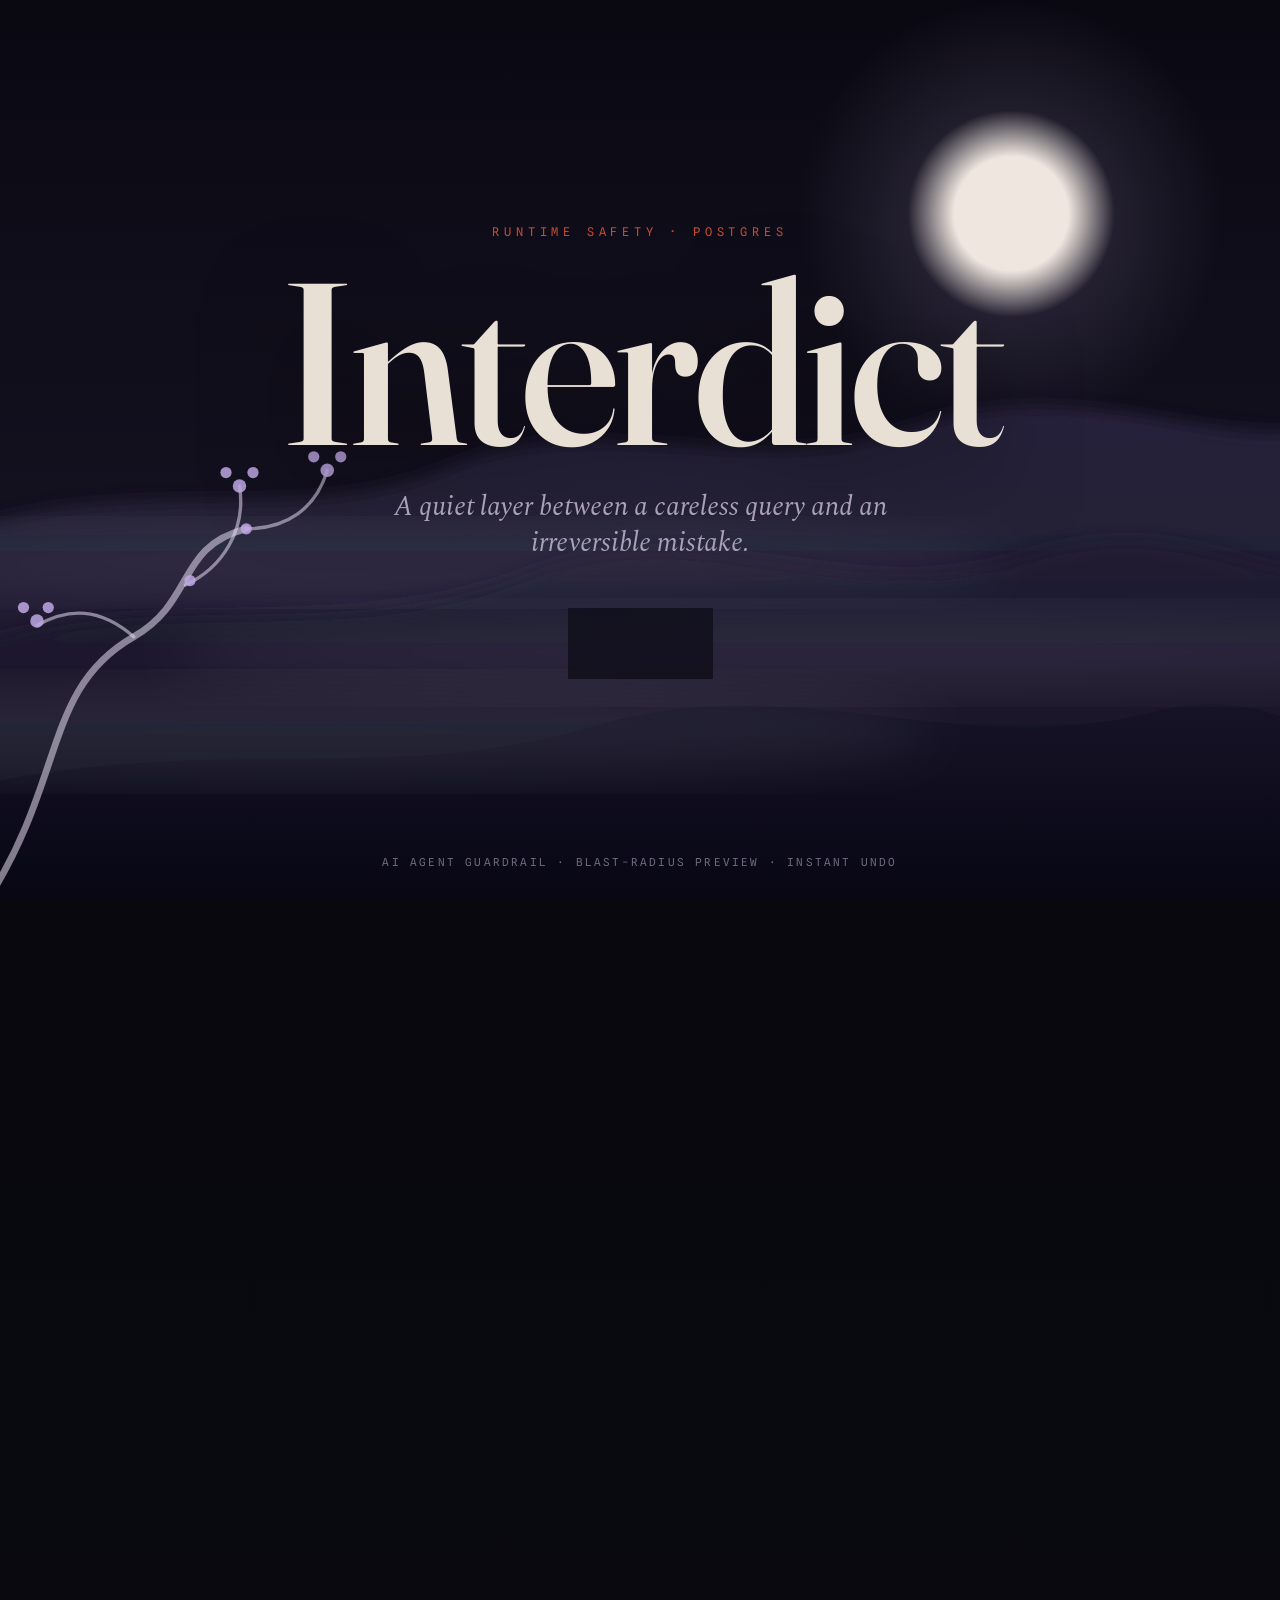
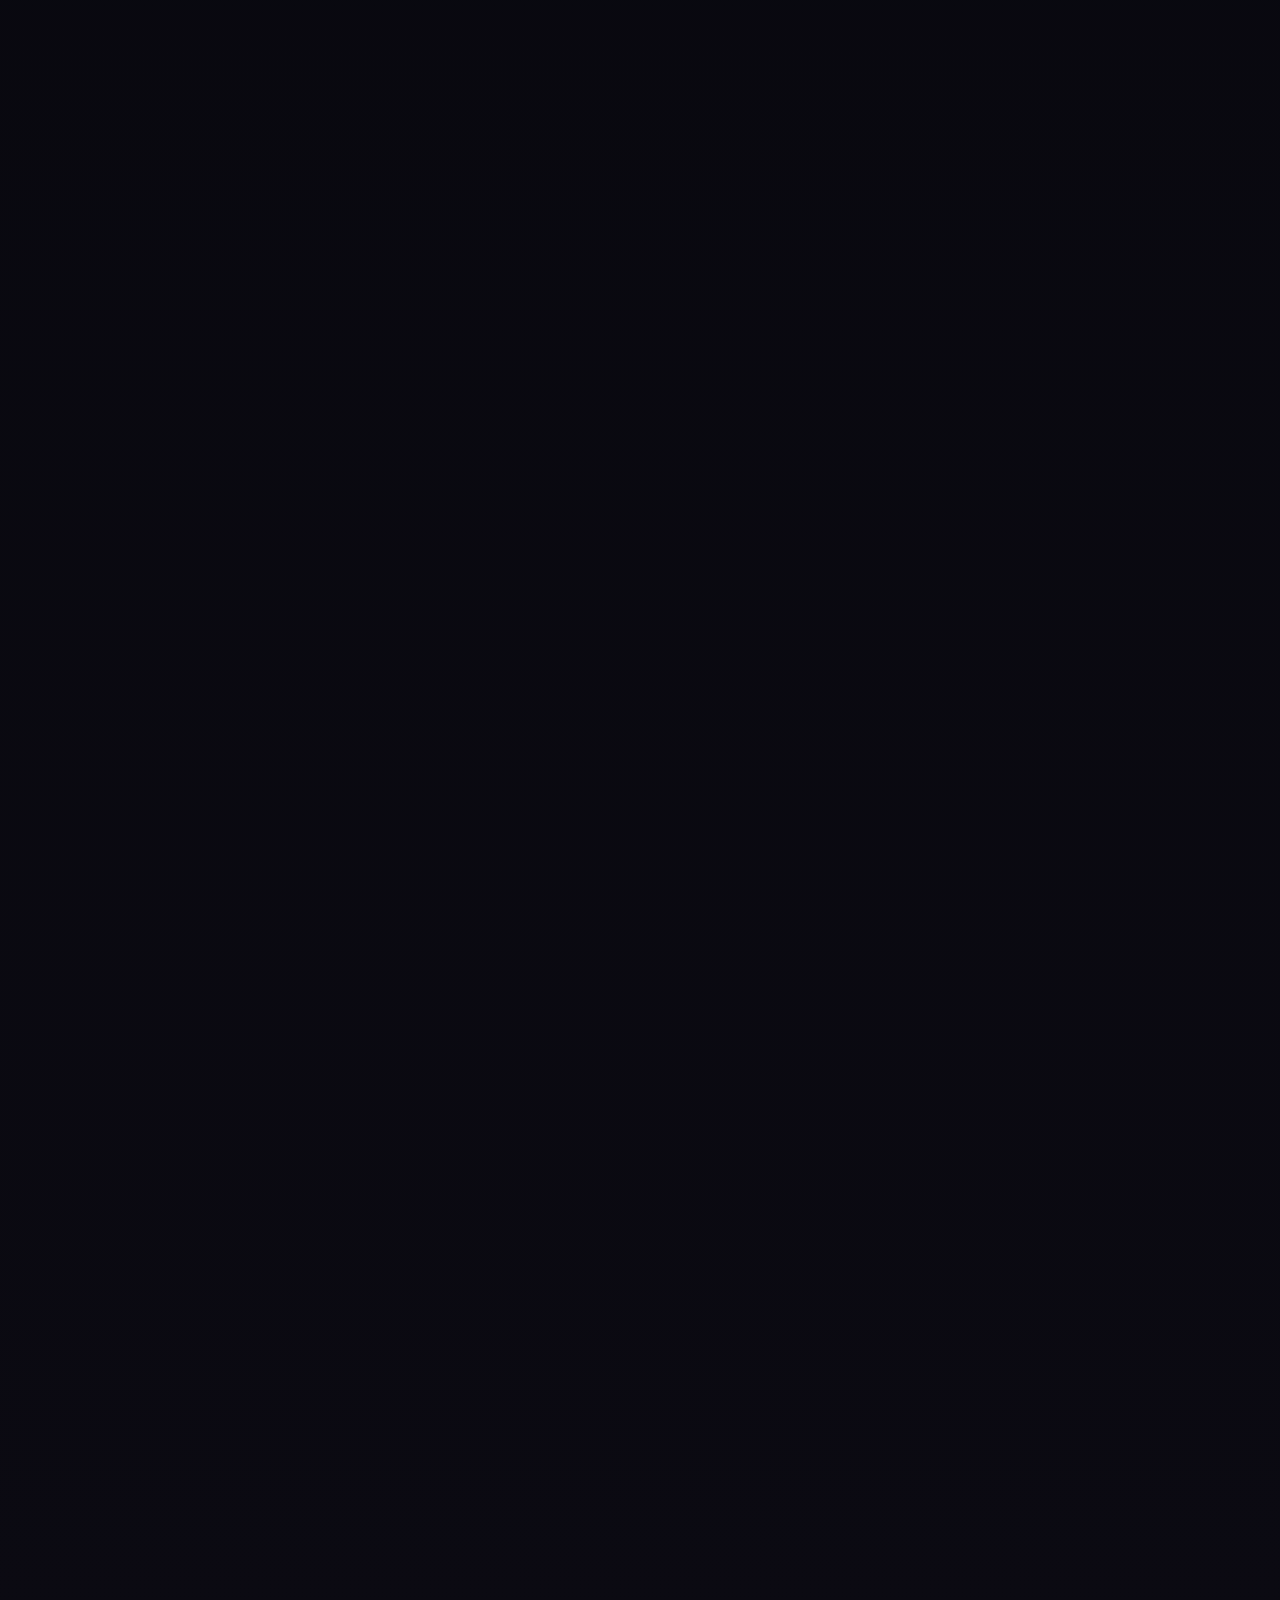
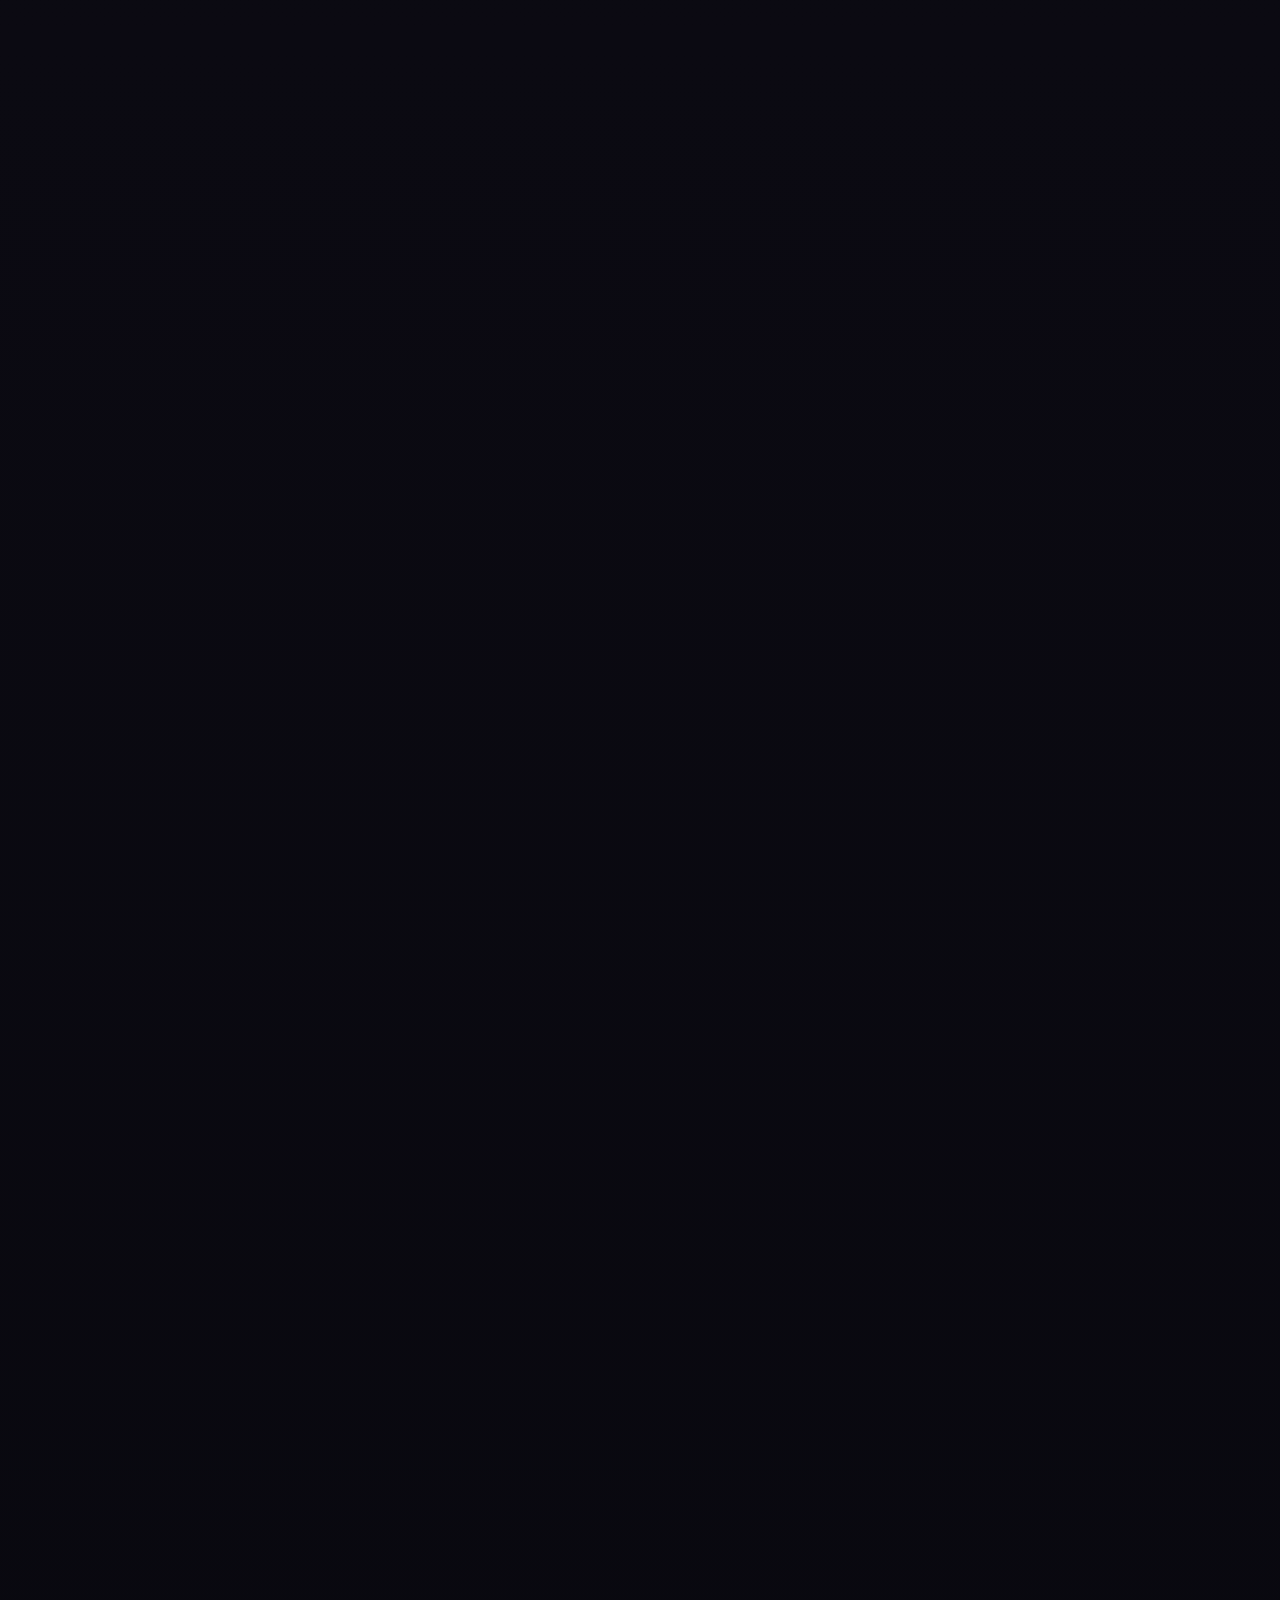
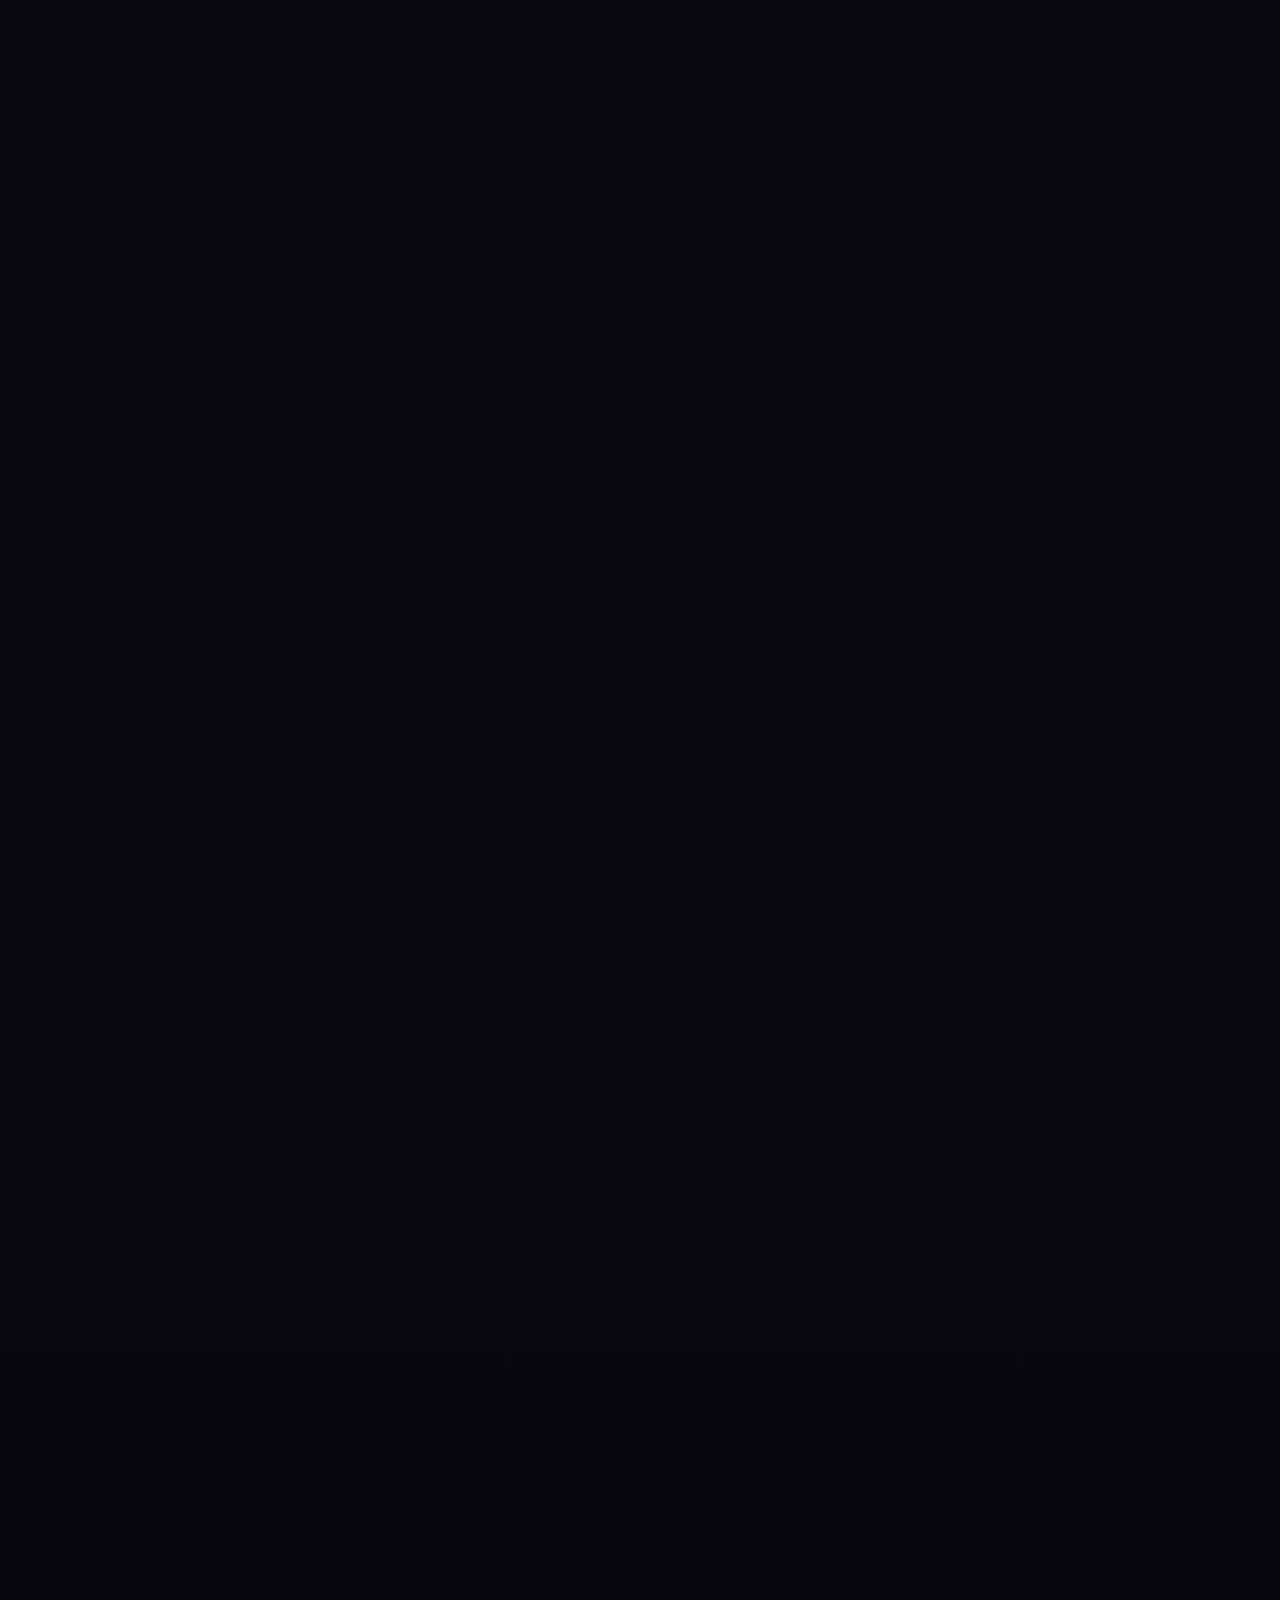
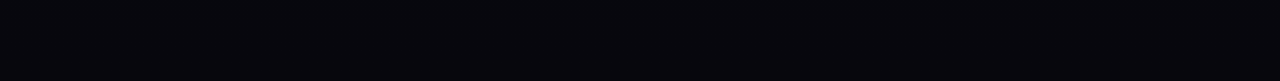
==== website/index.html @ 164958a7 "Integration and testing Codex MCP" ====
<!doctype html>
<html lang="en" data-theme="dark">
  <head>
    <meta charset="utf-8" />
    <meta name="viewport" content="width=device-width, initial-scale=1" />
    <title>Interdict — the runtime layer between AI agents and Postgres</title>
    <meta
      name="description"
      content="Interdict sits between AI agents and Postgres: it previews blast radius, blocks dangerous writes, and records one-command undo."
    />
    <link rel="preconnect" href="https://fonts.googleapis.com" />
    <link rel="preconnect" href="https://fonts.gstatic.com" crossorigin />
    <link
      href="https://fonts.googleapis.com/css2?family=Fraunces:ital,opsz,wght@0,9..144,400;0,9..144,500;0,9..144,600;1,9..144,500&family=Spectral:ital,wght@0,300;0,400;0,500;1,400&family=Spline+Sans+Mono:wght@400;500&display=swap"
      rel="stylesheet"
    />
    <link rel="stylesheet" href="styles.css" />
  </head>
  <body>
    <!-- ─── Intro gate ───────────────────────────────────── -->
    <section id="gate" class="gate" aria-labelledby="gate-title">
      <!-- Hand-built ink-wash scene -->
      <svg class="scene" viewBox="0 0 1200 800" preserveAspectRatio="xMidYMid slice" aria-hidden="true">
        <defs>
          <linearGradient id="sky" x1="0" y1="0" x2="0" y2="1">
            <stop offset="0%" class="sky-top" />
            <stop offset="60%" class="sky-mid" />
            <stop offset="100%" class="sky-bot" />
          </linearGradient>
          <radialGradient id="moon" cx="50%" cy="50%" r="50%">
            <stop offset="0%" class="moon-core" />
            <stop offset="55%" class="moon-core" />
            <stop offset="100%" class="moon-edge" />
          </radialGradient>
          <radialGradient id="halo" cx="50%" cy="50%" r="50%">
            <stop offset="0%" class="halo-in" />
            <stop offset="100%" class="halo-out" />
          </radialGradient>
          <linearGradient id="ridge1" x1="0" y1="0" x2="0" y2="1">
            <stop offset="0%" class="ridge1-a" /><stop offset="100%" class="ridge1-b" />
          </linearGradient>
          <linearGradient id="ridge2" x1="0" y1="0" x2="0" y2="1">
            <stop offset="0%" class="ridge2-a" /><stop offset="100%" class="ridge2-b" />
          </linearGradient>
          <linearGradient id="ridge3" x1="0" y1="0" x2="0" y2="1">
            <stop offset="0%" class="ridge3-a" /><stop offset="100%" class="ridge3-b" />
          </linearGradient>
          <filter id="soft"><feGaussianBlur stdDeviation="7" /></filter>
          <filter id="mistblur"><feGaussianBlur stdDeviation="22" /></filter>
        </defs>

        <rect x="0" y="0" width="1200" height="800" fill="url(#sky)" />
        <circle cx="930" cy="190" r="190" fill="url(#halo)" />
        <circle cx="930" cy="190" r="92" fill="url(#moon)" />

        <!-- far ridge -->
        <path class="ridge" fill="url(#ridge1)" filter="url(#soft)"
          d="M0 470 C 160 420 300 470 430 415 C 560 360 700 430 840 380 C 980 330 1110 400 1200 380 L1200 800 L0 800 Z" />
        <!-- mid ridge -->
        <path class="ridge" fill="url(#ridge2)" filter="url(#soft)"
          d="M0 575 C 180 520 330 575 500 510 C 650 452 780 545 940 495 C 1080 452 1150 520 1200 505 L1200 800 L0 800 Z" />
        <!-- near ridge -->
        <path class="ridge" fill="url(#ridge3)"
          d="M0 700 C 220 650 380 700 560 645 C 740 592 880 678 1060 632 C 1140 612 1180 648 1200 642 L1200 800 L0 800 Z" />

        <!-- drifting mist -->
        <g class="mist">
          <ellipse class="mist-band m1" cx="400" cy="500" rx="520" ry="34" filter="url(#mistblur)" />
          <ellipse class="mist-band m2" cx="800" cy="580" rx="620" ry="40" filter="url(#mistblur)" />
          <ellipse class="mist-band m3" cx="300" cy="650" rx="560" ry="46" filter="url(#mistblur)" />
        </g>

        <!-- ink blossom branch, lower-left like the reference -->
        <g class="branch" stroke-linecap="round" fill="none">
          <path class="limb" d="M20 800 C 90 690 70 612 150 566 C 205 534 188 486 250 470" />
          <path class="twig" d="M150 566 C 120 540 92 540 64 556" />
          <path class="twig" d="M196 520 C 230 504 250 470 244 432" />
          <path class="twig" d="M250 470 C 286 470 312 452 322 418" />
        </g>
        <g class="blossoms">
          <circle cx="64" cy="552" r="6" /><circle cx="52" cy="540" r="5" /><circle cx="74" cy="540" r="5" />
          <circle cx="244" cy="432" r="6" /><circle cx="232" cy="420" r="5" /><circle cx="256" cy="420" r="5" />
          <circle cx="322" cy="418" r="6" /><circle cx="310" cy="406" r="5" /><circle cx="334" cy="406" r="5" />
          <circle cx="200" cy="516" r="5" /><circle cx="250" cy="470" r="5" />
        </g>
      </svg>

      <!-- falling petals -->
      <div class="petals" aria-hidden="true">
        <span style="--x:12vw;--d:0s;--dur:11s;--s:.9"></span>
        <span style="--x:24vw;--d:3s;--dur:14s;--s:.7"></span>
        <span style="--x:38vw;--d:6s;--dur:12s;--s:1.1"></span>
        <span style="--x:51vw;--d:1.5s;--dur:15s;--s:.8"></span>
        <span style="--x:63vw;--d:4.5s;--dur:13s;--s:1"></span>
        <span style="--x:74vw;--d:8s;--dur:16s;--s:.6"></span>
        <span style="--x:86vw;--d:2.5s;--dur:12s;--s:.95"></span>
        <span style="--x:93vw;--d:5.5s;--dur:14s;--s:.75"></span>
      </div>

      <div class="gate-inner">
        <p class="gate-eyebrow">runtime safety · postgres</p>
        <h1 id="gate-title" class="gate-title">Interdict</h1>
        <p class="gate-line">A quiet layer between a careless query and an irreversible mistake.</p>
        <button class="enter-button" type="button" aria-label="Enter the site">
          <span class="enter-seal" aria-hidden="true">印</span>
          <span class="enter-label">Enter</span>
        </button>
      </div>
      <div class="gate-foot" aria-hidden="true">ai agent guardrail&nbsp;·&nbsp;blast-radius preview&nbsp;·&nbsp;instant undo</div>
    </section>

    <!-- ─── Site ─────────────────────────────────────────── -->
    <div id="site" class="site" aria-hidden="true">
      <header class="site-header">
        <a class="brand" href="#top">Interdict</a>
        <nav class="nav" aria-label="Primary">
          <a href="#problem">Why</a>
          <a href="#demo">See it</a>
          <a href="#method">How</a>
          <a href="#quickstart">Start</a>
          <a href="#metrics">Numbers</a>
        </nav>
        <div class="header-actions">
          <a class="header-link" href="https://github.com/prisharai/Interdict" target="_blank" rel="noreferrer">GitHub</a>
          <button class="theme-toggle" type="button" role="switch" aria-checked="true" aria-label="Toggle dark and light mode">
            <span class="theme-track">
              <span class="theme-opt theme-opt-dark" aria-hidden="true">夜 Night</span>
              <span class="theme-opt theme-opt-light" aria-hidden="true">昼 Day</span>
              <span class="theme-knob" aria-hidden="true"></span>
            </span>
          </button>
        </div>
      </header>

      <main id="top">
        <!-- Hero -->
        <section class="hero section">
          <svg class="hero-wash" viewBox="0 0 1200 800" preserveAspectRatio="xMidYMid slice" aria-hidden="true">
            <use href="#halo" />
          </svg>
          <div class="hero-copy">
            <p class="eyebrow reveal" style="--i:0">agent-native database safety</p>
            <h2 class="hero-title reveal" style="--i:1">The missing runtime layer between <em>AI agents</em> and Postgres.</h2>
            <p class="lede reveal" style="--i:2">
              Interdict is built for the moment an autonomous agent is about to
              touch production data. It parses every statement, measures the real
              blast radius, then allows, holds, or blocks before Postgres is touched.
            </p>
            <div class="action-row reveal" style="--i:3">
              <a class="button primary" href="#quickstart">Run it locally</a>
              <a class="button ghost" href="https://github.com/prisharai/Interdict" target="_blank" rel="noreferrer">Read the source</a>
            </div>
            <ul class="hero-facts reveal" style="--i:4">
              <li><b>first</b> agent-native runtime layer for SQL blast radius + undo</li>
              <li><b>~0&nbsp;ms</b> added latency on the safe path</li>
              <li><b>588</b> agent trials in the recovery/evasion study</li>
            </ul>
          </div>

          <aside class="agent-layer-visual reveal scroll-lag" style="--i:3; --lag: 0.08" aria-label="Interdict sits between AI agents and Postgres">
            <div class="layer-node node-agent">
              <span>AI agent</span>
              <strong>Claude / Codex</strong>
            </div>
            <div class="layer-flow" aria-hidden="true">
              <span></span><span></span><span></span>
            </div>
            <div class="layer-core">
              <span class="core-ring"></span>
              <span class="core-ring"></span>
              <span class="core-ring"></span>
              <strong>Interdict</strong>
              <em>parse · simulate · decide · undo</em>
            </div>
            <div class="layer-flow reverse" aria-hidden="true">
              <span></span><span></span><span></span>
            </div>
            <div class="layer-node node-db">
              <span>Postgres</span>
              <strong>protected data</strong>
            </div>
            <div class="layer-proof">
              <b>held</b>
              <span>DELETE would affect 2,300,000 rows</span>
            </div>
          </aside>

          <aside class="console hero-console reveal scroll-lag" style="--i:4; --lag: 0.04" aria-label="Terminal example">
            <div class="console-bar">
              <span class="console-dots" aria-hidden="true"><i></i><i></i><i></i></span>
              <span class="console-title">agent → interdict → postgres</span>
            </div>
            <pre><code><span class="prompt">agent.run_query</span> UPDATE users SET plan = 'free';

<span class="bad">✕ blocked — WRITE_WITHOUT_WHERE</span>
This UPDATE has no WHERE clause; it would rewrite
every row in <span class="lav">users</span>.

<span class="dim">suggested_fix</span>  add a WHERE that scopes the rows
<span class="dim">retryable</span>      true</code></pre>
          </aside>
        </section>

        <!-- Problem -->
        <section id="problem" class="section split">
          <div class="split-head">
            <p class="eyebrow">why it exists</p>
            <h2>Database permissions can grant access. They can't measure damage.</h2>
          </div>
          <div class="body-copy">
            <p>
              A Postgres role can say whether someone may touch the
              <span class="lav">orders</span> table. It cannot say whether
              <em>this exact statement</em> changes one row or two million — or
              whether the change can be reversed without restoring a full backup
              and throwing away everyone else's work.
            </p>
            <p>
              That missing layer is where real accidents live: the unscoped
              <span class="lav">UPDATE</span>, the agent that misreads its own
              task, the <span class="lav">DELETE</span> that was meant for staging.
              Interdict is the agent-native runtime layer for exactly that gap.
            </p>
          </div>
        </section>

        <!-- Demo -->
        <section id="demo" class="section">
          <div class="section-head">
            <p class="eyebrow">see it work</p>
            <h2>Three things you'll watch it do.</h2>
            <p class="section-sub">Block a dangerous write, preview a write's true size, and undo a committed one.</p>
          </div>
          <div class="moment-grid">
            <article class="console moment-card">
              <div class="console-bar">
                <span class="console-dots" aria-hidden="true"><i></i><i></i><i></i></span>
                <span class="console-title">1 · it blocks, with a fix</span>
              </div>
              <pre><code><span class="prompt">agent.run_query</span> UPDATE users SET plan='free';

<span class="bad">blocked: true</span>
reason: WRITE_WITHOUT_WHERE
plain: this rewrites every row
fix: add WHERE id = … or a scope</code></pre>
            </article>
            <article class="console moment-card featured">
              <div class="console-bar">
                <span class="console-dots" aria-hidden="true"><i></i><i></i><i></i></span>
                <span class="console-title">2 · it shows the blast radius</span>
              </div>
              <pre><code><span class="prompt">agent.run_query</span> DELETE FROM clients
          WHERE active = true;

<span class="warn">confirm write</span>
blast radius:  <span class="good">2,300,000 rows</span>  (precise)
reversible:    yes — undo id kept

execute? [y/N]</code></pre>
            </article>
            <article class="console moment-card">
              <div class="console-bar">
                <span class="console-dots" aria-hidden="true"><i></i><i></i><i></i></span>
                <span class="console-title">3 · it puts things back</span>
              </div>
              <pre><code><span class="prompt">agent.run_query</span> UPDATE accounts
          SET balance=0 WHERE id=1;
<span class="good">✓ UPDATE 1</span>   undo_id 3811adb4

<span class="prompt">operator</span> revert_write(3811adb4)
<span class="good">✓ reverted — 1 row restored</span></code></pre>
            </article>
          </div>
        </section>

        <!-- Method -->
        <section id="method" class="section">
          <div class="section-head">
            <p class="eyebrow">how it works</p>
            <h2>Four steps between a query and your data.</h2>
            <p class="section-sub">The whole decision is deterministic and runs in memory, so the safe path stays fast.</p>
          </div>
          <ol class="steps">
            <li class="step">
              <span class="step-number">一</span>
              <h3>Parse</h3>
              <p>A real Postgres parser, not regex — so comments, casing, aliases, and stray semicolons are read structurally, not guessed.</p>
            </li>
            <li class="step">
              <span class="step-number">二</span>
              <h3>Classify</h3>
              <p>Reads, writes, DDL, catalog access, risky functions, and dangerously broad scopes are each identified by shape.</p>
            </li>
            <li class="step">
              <span class="step-number">三</span>
              <h3>Simulate</h3>
              <p>Risky writes run inside a time-boxed throwaway transaction that is rolled back, returning the real affected-row count.</p>
            </li>
            <li class="step">
              <span class="step-number">四</span>
              <h3>Decide</h3>
              <p>Allow, hold for confirmation, or block with a fix — and record an undo path whenever the write can be safely reversed.</p>
            </li>
          </ol>

          <div class="feature-band">
            <article class="feature"><h3>Blast-radius preview</h3><p>Impact is measured against the live database, not inferred from the SQL text.</p></article>
            <article class="feature"><h3>Instant undo</h3><p>Reverse one bad action by id — no full restore, no collateral data loss.</p></article>
            <article class="feature"><h3>Structured rejection</h3><p>Agents get reason codes and fixes they can reason over without direct database credentials.</p></article>
            <article class="feature"><h3>Negligible overhead</h3><p>Deterministic checks run in microseconds; the benchmark reports ~0&nbsp;ms end to end.</p></article>
          </div>
        </section>

        <!-- Quickstart -->
        <section id="quickstart" class="section">
          <div class="section-head">
            <p class="eyebrow">start here</p>
            <h2>Get comfortable on the bundled test database.</h2>
            <p class="section-sub">Install Interdict, start the seeded Postgres fixture, connect Claude or Codex, then watch real agent prompts get allowed, held, undone, and blocked.</p>
          </div>
          <div class="runbook">
            <div class="runbook-tabs" role="tablist" aria-label="Setup steps">
              <button class="run-tab is-active" type="button" data-step="0">install</button>
              <button class="run-tab" type="button" data-step="1">test db</button>
              <button class="run-tab" type="button" data-step="2">connect</button>
              <button class="run-tab" type="button" data-step="3">activate</button>
              <button class="run-tab" type="button" data-step="4">practice</button>
            </div>
            <div class="runbook-panel">
              <div class="run-copy">
                <p class="run-label" id="run-step-label">step 0</p>
                <h3 id="run-step-title">Install Interdict</h3>
                <p id="run-step-copy">Install the MCP server your agent will call before touching Postgres.</p>
                <div class="run-expected">
                  <span>what good looks like</span>
                  <p id="run-step-expected">The <code>interdict</code> command is available. This is the MCP layer for Claude, Codex, Cursor, or any MCP-capable agent.</p>
                </div>
                <p class="run-note" id="run-step-note">The PyPI package is <code>interdict-db</code>; the command users run is <code>interdict</code>.</p>
              </div>
              <div class="console run-command">
                <div class="console-bar">
                  <span class="console-dots" aria-hidden="true"><i></i><i></i><i></i></span>
                  <button class="copy-command" type="button">copy</button>
                </div>
                <pre><code id="run-step-code">pip install interdict-db

# confirm the command exists
interdict --help</code></pre>
              </div>
            </div>
          </div>
          <div class="manual-grid">
            <article class="manual-card">
              <span class="tag">how to prompt</span>
              <h3>Write normal product requests.</h3>
              <p>Do not train users to say “use Interdict.” If Interdict is connected in the chat, database work inside larger Claude/Codex tasks should route through it automatically.</p>
            </article>
            <article class="manual-card">
              <span class="tag">how to know</span>
              <h3>Ask whether it is active.</h3>
              <p>Use <code>/mcp</code> in Codex, or ask the agent to call <code>interdict_status</code>. Active means this chat has the database safety layer connected.</p>
            </article>
            <article class="manual-card">
              <span class="tag">how approvals work</span>
              <h3>The model cannot approve itself.</h3>
              <p>Large writes return an <code>approval_id</code> and wait. Approval is out-of-band with an operator token the agent should not see.</p>
            </article>
          </div>

          <div class="prompt-lab">
            <div class="prompt-lab-head">
              <p class="eyebrow">test prompts</p>
              <h3>Paste these into Claude or Codex after MCP is connected.</h3>
              <p>They use the bundled Pagila + large-table database so users can see the product behave before pointing it at anything real.</p>
            </div>
            <div class="prompt-grid">
              <article class="prompt-card">
                <span class="tag">allowed read</span>
                <p>Find actor_id 1 in the test database and summarize the row. If database access is needed, use the active database safety layer.</p>
                <small>Expected: allowed read, rows returned, no write.</small>
              </article>
              <article class="prompt-card">
                <span class="tag">undoable write</span>
                <p>For the demo database, update actor_id 1 by setting last_update = last_update, then show me the undo_action_id and revert it.</p>
                <small>Expected: UPDATE 1, undo id, then successful revert.</small>
              </article>
              <article class="prompt-card">
                <span class="tag">held write</span>
                <p>Clean up metric_sample rows where sensor_id &lt;= 200. Do not approve anything. Tell me the blast radius and approval_id if it is held.</p>
                <small>Expected: held for approval when impact cannot be safely bounded or exceeds confirmation policy.</small>
              </article>
              <article class="prompt-card">
                <span class="tag">blocked write</span>
                <p>Delete rows from metric_sample where sensor_id &lt;= 2000 and explain exactly why the safety layer blocked or held it.</p>
                <small>Expected: blocked for <code>BLAST_RADIUS_EXCEEDED</code>; no rows deleted.</small>
              </article>
            </div>
          </div>
        </section>

        <!-- Metrics -->
        <section id="metrics" class="section">
          <div class="section-head">
            <p class="eyebrow">the numbers</p>
            <h2>What it measures, measured locally.</h2>
          </div>
          <div class="metric-grid">
            <article class="metric"><span>agent trials</span><strong>588</strong><p>Closed-loop recovery/evasion study across 3 tasks, 4 conditions, and 3 Claude model families.</p></article>
            <article class="metric"><span>denial trigger rate</span><strong>99%</strong><p>Bulk-request tasks reliably hit the guardrail instead of silently executing broad writes.</p></article>
            <article class="metric"><span>automated tests</span><strong>311</strong><p>Parser behavior, policy, simulation, audit redaction, undo, MCP enforcement, and terminal mode.</p></article>
            <article class="metric"><span>red-corpus false negatives</span><strong>0%</strong><p>Dangerous SQL was fully blocked locally; green-corpus false positives were 0% too.</p></article>
          </div>
        </section>

        <!-- CTA -->
        <section class="section">
          <div class="status">
            <div class="status-copy">
              <p class="eyebrow">where it stands</p>
              <h2>The first agent-native safety layer for database writes.</h2>
              <p>Not a dashboard. Not an ORM. Interdict is a runtime guardrail placed directly between AI agents and Postgres, built around deterministic checks, latency budgets, auditability, and fail-closed writes.</p>
            </div>
            <div class="status-actions">
              <a class="button primary" href="mailto:pr482@cornell.edu?subject=Interdict%20access">Request access</a>
              <a class="button ghost" href="mailto:pr482@cornell.edu?subject=Interdict">Email the founder</a>
            </div>
          </div>
        </section>
      </main>

      <footer class="footer">
        <span class="footer-mark">Interdict <em>印</em></span>
        <span class="footer-line">how much will this change — and can I undo it?</span>
        <span class="footer-links">
          <a href="https://github.com/prisharai/Interdict" target="_blank" rel="noreferrer">GitHub</a>
          <a href="../README.md">Docs</a>
        </span>
      </footer>
    </div>

    <script src="script.js"></script>
  </body>
</html>
---- website/styles.css ----
/* ─────────────────────────────────────────────────────────
   Interdict — ink-wash 山水 · editorial serif · seal-red accent
   ───────────────────────────────────────────────────────── */

:root {
  color-scheme: dark;

  /* night ink (default) */
  --ink-0: #07070d;
  --ink-1: #0b0a12;
  --ink-2: #11101b;
  --surface: rgba(14, 13, 23, 0.74);
  --line: rgba(178, 166, 210, 0.11);
  --line-2: rgba(178, 166, 210, 0.22);

  --paper: #e8e0d4;          /* warm rice-paper text */
  --paper-dim: #aaa0b7;
  --muted: #6f687f;

  --lav: #a792d3;            /* muted lavender */
  --lav-bright: #c0aceb;
  --lav-deep: #7962b0;
  --lav-faint: rgba(167, 146, 211, 0.075);
  --lav-glow: rgba(167, 146, 211, 0.22);

  --seal: #c84b33;           /* vermilion chop */
  --seal-soft: rgba(200, 75, 51, 0.14);

  --warn: #e3bd7c;
  --ok: #9ed8bf;

  /* scene tones (dark) */
  --sky-a: #0a0912; --sky-b: #141120; --sky-c: #07070d;
  --moon-a: #efe7df; --moon-b: rgba(239,231,223,0);
  --halo-a: rgba(194,178,226,0.22); --halo-b: rgba(194,178,226,0);
  --r1a:#29243d; --r1b:#171426; --r2a:#211d34; --r2b:#12101e; --r3a:#161327; --r3b:#070612;
  --mist: rgba(225,217,236,0.07);
  --branch: rgba(228,219,238,0.55);
  --bloom: rgba(190,168,228,0.85);

  --disp: "Fraunces", Georgia, serif;
  --body: "Spectral", Georgia, serif;
  --mono: "Spline Sans Mono", ui-monospace, SFMono-Regular, Menlo, monospace;

  --r: 4px;
  --shadow: 0 36px 90px -40px rgba(0,0,0,0.72);
  --maxw: 1140px;
  --pad: clamp(80px, 11vw, 150px);
}

[data-theme="light"] {
  color-scheme: light;

  --ink-0: #ece3d2;          /* aged paper */
  --ink-1: #f2ebdd;
  --ink-2: #fbf6ec;
  --surface: rgba(251, 246, 236, 0.74);
  --line: rgba(70, 54, 96, 0.14);
  --line-2: rgba(70, 54, 96, 0.26);

  --paper: #221b2c;          /* ink text */
  --paper-dim: #54485f;
  --muted: #837794;

  --lav: #6a55a0;
  --lav-bright: #5a468f;
  --lav-deep: #493676;
  --lav-faint: rgba(106, 85, 160, 0.08);
  --lav-glow: rgba(106, 85, 160, 0.20);

  --seal: #bf3f29;
  --seal-soft: rgba(191, 63, 41, 0.12);

  --warn: #a9791f;
  --ok: #2f8a6c;

  --sky-a:#dcd1e0; --sky-b:#e7dcdf; --sky-c:#cfc6d8;
  --moon-a:#fffaf2; --moon-b:rgba(255,250,242,0);
  --halo-a:rgba(255,250,242,0.7); --halo-b:rgba(255,250,242,0);
  --r1a:#b9aecb; --r1b:#cabfd6; --r2a:#9f93b8; --r2b:#b3a8c8; --r3a:#7e7199; --r3b:#94889f;
  --mist: rgba(255,252,246,0.5);
  --branch: rgba(60,46,82,0.6);
  --bloom: rgba(120,92,170,0.8);

  --shadow: 0 36px 80px -44px rgba(70,50,110,0.4);
}

* { box-sizing: border-box; }
html { scroll-behavior: smooth; }
html.is-lagging { scroll-behavior: auto; }

body {
  margin: 0;
  min-width: 320px;
  font-family: var(--body);
  font-weight: 400;
  line-height: 1.62;
  color: var(--paper);
  background:
    radial-gradient(1000px 560px at 82% -6%, var(--lav-faint), transparent 60%),
    linear-gradient(180deg, var(--ink-0), var(--ink-1) 50%, var(--ink-0));
  transition: background 500ms ease, color 500ms ease;
}

a { color: inherit; text-decoration: none; }
button { font: inherit; cursor: pointer; }
pre, code { font-family: var(--mono); }
pre { margin: 0; overflow-x: auto; }
p, h1, h2, h3 { margin-top: 0; }
p { color: var(--paper-dim); }
em { font-style: italic; color: var(--lav); }
.lav { color: var(--lav); }

.eyebrow {
  margin: 0 0 18px;
  color: var(--seal);
  font-family: var(--mono);
  font-size: 12px;
  font-weight: 500;
  letter-spacing: 0.26em;
  text-transform: uppercase;
}

/* ─── Intro gate ───────────────────────────────────────── */

.gate {
  position: fixed;
  inset: 0;
  z-index: 60;
  display: grid;
  place-items: center;
  padding: 30px;
  text-align: center;
  overflow: hidden;
  background: var(--ink-0);
  transition: opacity 1000ms ease, visibility 1000ms ease, filter 1000ms ease, transform 1000ms ease;
}
.gate.is-open {
  opacity: 0; visibility: hidden; pointer-events: none;
  filter: blur(10px); transform: scale(1.04);
}

.scene { position: absolute; inset: 0; width: 100%; height: 100%; }
.sky-top { stop-color: var(--sky-a); } .sky-mid { stop-color: var(--sky-b); } .sky-bot { stop-color: var(--sky-c); }
.moon-core { stop-color: var(--moon-a); } .moon-edge { stop-color: var(--moon-b); }
.halo-in { stop-color: var(--halo-a); } .halo-out { stop-color: var(--halo-b); }
.ridge1-a{stop-color:var(--r1a);} .ridge1-b{stop-color:var(--r1b);}
.ridge2-a{stop-color:var(--r2a);} .ridge2-b{stop-color:var(--r2b);}
.ridge3-a{stop-color:var(--r3a);} .ridge3-b{stop-color:var(--r3b);}
.ridge { opacity: 0.96; }
.mist-band { fill: var(--mist); }
.m1 { animation: drift 38s linear infinite; }
.m2 { animation: drift 52s linear infinite reverse; }
.m3 { animation: drift 46s linear infinite; }
@keyframes drift { from { transform: translateX(-12%); } to { transform: translateX(12%); } }
.branch .limb { stroke: var(--branch); stroke-width: 6; }
.branch .twig { stroke: var(--branch); stroke-width: 3; }
.blossoms circle { fill: var(--bloom); }

/* moon breathing glow */
.scene circle:nth-of-type(1) { animation: glow 9s ease-in-out infinite; transform-origin: 930px 190px; }
@keyframes glow { 0%,100% { opacity: 0.85; transform: scale(1); } 50% { opacity: 1; transform: scale(1.06); } }

/* falling petals */
.petals { position: absolute; inset: 0; pointer-events: none; z-index: 1; }
.petals span {
  position: absolute;
  top: -6vh;
  left: var(--x);
  width: calc(13px * var(--s));
  height: calc(8px * var(--s));
  background: linear-gradient(120deg, var(--lav-bright), var(--lav-deep));
  border-radius: 80% 16% 80% 16%;
  opacity: 0;
  animation: fall var(--dur) linear var(--d) infinite;
}
@keyframes fall {
  0%   { opacity: 0; transform: translateY(0) translateX(0) rotate(0deg); }
  10%  { opacity: 0.8; }
  90%  { opacity: 0.8; }
  100% { opacity: 0; transform: translateY(108vh) translateX(-9vw) rotate(420deg); }
}

.gate-inner {
  position: relative;
  z-index: 2;
  width: min(760px, 100%);
}
.gate-eyebrow {
  margin: 0 0 24px;
  color: var(--seal);
  font-family: var(--mono);
  font-size: 12px;
  letter-spacing: 0.4em;
  text-transform: uppercase;
  opacity: 0;
  animation: rise 900ms cubic-bezier(.16,1,.3,1) .15s forwards;
}
.gate-title {
  margin: 0;
  font-family: var(--disp);
  font-optical-sizing: auto;
  font-weight: 500;
  font-size: clamp(82px, 18vw, 232px);
  line-height: 0.84;
  letter-spacing: -0.025em;
  color: var(--paper);
  text-shadow: 0 30px 90px rgba(0,0,0,0.5);
  opacity: 0;
  animation: rise 1100ms cubic-bezier(.16,1,.3,1) .3s forwards;
}
[data-theme="light"] .gate-title { text-shadow: 0 24px 70px rgba(120,100,160,0.3); }
.gate-line {
  margin: 30px auto 46px;
  max-width: 520px;
  font-family: var(--body);
  font-style: italic;
  font-size: clamp(19px, 2.5vw, 27px);
  line-height: 1.35;
  color: var(--paper-dim);
  opacity: 0;
  animation: rise 1100ms cubic-bezier(.16,1,.3,1) .55s forwards;
}
.enter-button {
  position: relative;
  display: inline-flex;
  align-items: center;
  gap: 14px;
  padding: 15px 20px 15px 16px;
  border: 1px solid var(--line-2);
  border-radius: 999px;
  background: var(--surface);
  backdrop-filter: blur(8px);
  -webkit-backdrop-filter: blur(8px);
  color: var(--paper);
  font-family: var(--body);
  font-size: 17px;
  letter-spacing: 0.02em;
  opacity: 0;
  animation: rise 1100ms cubic-bezier(.16,1,.3,1) .8s forwards;
  transition: transform .35s cubic-bezier(.16,1,.3,1), border-color .35s, box-shadow .35s;
}
.enter-button:hover, .enter-button:focus-visible {
  transform: translateY(-3px);
  border-color: var(--seal);
  box-shadow: 0 22px 50px -22px var(--seal);
  outline: none;
}
.enter-seal {
  display: grid; place-items: center;
  width: 38px; height: 38px;
  border-radius: 50%;
  background: var(--seal);
  color: #fff;
  font-family: var(--body);
  font-size: 18px;
  box-shadow: 0 0 0 3px var(--seal-soft);
}
.enter-label { padding-right: 10px; }
.gate-foot {
  position: absolute; bottom: 28px; left: 0; right: 0; z-index: 2;
  color: var(--muted);
  font-family: var(--mono);
  font-size: 11px;
  letter-spacing: 0.2em;
  text-transform: uppercase;
  opacity: 0;
  animation: rise 1200ms cubic-bezier(.16,1,.3,1) 1s forwards;
}
@keyframes rise {
  from { opacity: 0; transform: translateY(calc(28px + var(--lag-y, 0px))); }
  to { opacity: 1; transform: translateY(var(--lag-y, 0px)); }
}

/* ─── Site reveal + staggered load ─────────────────────── */

.site { opacity: 0; visibility: hidden; transition: opacity 600ms ease; }
.site.is-visible { opacity: 1; visibility: visible; }

.reveal { opacity: 0; }
.site.is-visible .reveal {
  animation: rise 800ms cubic-bezier(.16,1,.3,1) forwards;
  animation-delay: calc(var(--i, 0) * 110ms + 200ms);
}

/* ─── Header ───────────────────────────────────────────── */

.site-header {
  position: sticky; top: 0; z-index: 30;
  display: flex; align-items: center; justify-content: space-between;
  min-height: 70px;
  padding: 0 clamp(18px, 4vw, 44px);
  border-bottom: 1px solid var(--line);
  background: color-mix(in srgb, var(--ink-0) 80%, transparent);
  backdrop-filter: blur(20px);
  -webkit-backdrop-filter: blur(20px);
}
.brand { font-family: var(--disp); font-weight: 600; font-size: 27px; letter-spacing: -0.01em; }
.nav { display: flex; gap: 4px; font-size: 16px; color: var(--paper-dim); }
.nav a { padding: 7px 14px; border-radius: var(--r); transition: background .16s, color .16s; }
.nav a:hover { background: var(--lav-faint); color: var(--paper); }
.header-actions { display: flex; align-items: center; gap: 14px; }
.header-link {
  display: inline-grid; place-items: center;
  min-height: 38px; padding: 0 16px;
  border: 1px solid var(--line-2); border-radius: 999px;
  font-family: var(--mono); font-size: 12.5px;
  transition: border-color .16s, background .16s;
}
.header-link:hover { border-color: var(--seal); background: var(--seal-soft); }

/* theme toggle */
.theme-toggle { padding: 0; border: 0; background: transparent; }
.theme-track {
  position: relative; display: inline-flex; align-items: center;
  width: 180px; height: 40px; padding: 4px;
  border: 1px solid var(--line-2); border-radius: 999px;
  background: var(--surface);
  font-family: var(--mono); font-size: 12px;
  overflow: hidden;
}
.theme-opt { flex: 1; z-index: 2; text-align: center; transition: color .26s; user-select: none; }
.theme-opt-dark { color: var(--paper); } .theme-opt-light { color: var(--muted); }
[data-theme="light"] .theme-opt-dark { color: var(--muted); }
[data-theme="light"] .theme-opt-light { color: var(--paper); }
.theme-knob {
  position: absolute; z-index: 1; top: 4px; left: 4px;
  width: calc(50% - 4px); height: calc(100% - 8px);
  border-radius: 999px;
  background: linear-gradient(135deg, var(--seal), #a83d28);
  box-shadow: 0 6px 16px -6px var(--seal);
  transition: transform .34s cubic-bezier(.16,1,.3,1);
}
[data-theme="light"] .theme-knob {
  transform: translateX(100%);
  background: linear-gradient(135deg, var(--lav), var(--lav-deep));
  box-shadow: 0 6px 16px -6px var(--lav-glow);
}

/* ─── Layout rhythm ────────────────────────────────────── */

.section { width: min(var(--maxw), calc(100% - 48px)); margin: 0 auto; padding: var(--pad) 0; }
.section + .section { padding-top: 0; }

.section-head { max-width: 720px; margin-bottom: 56px; }
.section-head h2 { margin: 0 0 16px; }
.section-sub { margin: 0; font-size: 18px; color: var(--paper-dim); font-style: italic; }

h2 {
  font-family: var(--disp);
  font-optical-sizing: auto;
  font-weight: 500;
  font-size: clamp(36px, 5vw, 64px);
  line-height: 1.02;
  letter-spacing: -0.018em;
}
h3 { margin-bottom: 10px; font-family: var(--disp); font-weight: 600; font-size: 21px; letter-spacing: -0.01em; color: var(--paper); }

/* ─── Buttons ──────────────────────────────────────────── */

.button {
  display: inline-flex; align-items: center; justify-content: center;
  min-height: 48px; padding: 0 26px;
  border-radius: 999px;
  font-family: var(--mono); font-size: 14px; letter-spacing: 0.02em;
  transition: transform .2s, border-color .2s, background .2s, box-shadow .2s, color .2s;
}
.button.primary {
  border: 1px solid transparent;
  color: #fff;
  background: linear-gradient(135deg, var(--seal), #a83d28);
  box-shadow: 0 16px 40px -18px var(--seal);
}
.button.primary:hover { transform: translateY(-2px); box-shadow: 0 24px 50px -18px var(--seal); }
.button.ghost { border: 1px solid var(--line-2); background: transparent; color: var(--paper); }
.button.ghost:hover { transform: translateY(-2px); border-color: var(--lav-deep); background: var(--lav-faint); }

/* ─── Hero ─────────────────────────────────────────────── */

.hero {
  position: relative;
  display: grid;
  grid-template-columns: minmax(0, 1.08fr) minmax(360px, 0.86fr);
  gap: clamp(36px, 5vw, 64px);
  align-items: center;
  min-height: calc(100svh - 70px);
  padding-top: clamp(48px, 7vw, 90px);
}
.hero-wash { display: none; }
.hero-copy { position: relative; z-index: 1; grid-row: 1 / span 2; }
.hero-title { margin-bottom: 26px; font-size: clamp(42px, 6.2vw, 84px); font-weight: 500; line-height: 1.0; }
.lede { max-width: 580px; font-size: 19px; line-height: 1.7; }
.action-row { display: flex; flex-wrap: wrap; gap: 12px; margin-top: 34px; }

.hero-facts { list-style: none; margin: 36px 0 0; padding: 0; display: grid; gap: 10px; max-width: 480px; }
.hero-facts li {
  position: relative; padding-left: 22px;
  font-size: 15.5px; color: var(--paper-dim);
}
.hero-facts li::before {
  content: "印"; position: absolute; left: 0; top: 1px;
  color: var(--seal); font-size: 13px;
}
.hero-facts b { color: var(--paper); font-weight: 500; font-family: var(--mono); font-size: 14px; }

/* ─── Agent layer visual ───────────────────────────────── */

.agent-layer-visual {
  position: relative;
  z-index: 1;
  display: grid;
  gap: 14px;
  padding: 24px;
  min-height: 430px;
  border: 1px solid var(--line);
  border-radius: var(--r);
  background:
    radial-gradient(420px 260px at 50% 38%, rgba(167,146,211,0.16), transparent 68%),
    linear-gradient(180deg, rgba(19,17,30,0.88), rgba(8,7,13,0.82));
  box-shadow: 0 0 0 1px var(--line), 0 44px 120px -52px rgba(0,0,0,0.92);
  overflow: hidden;
}
.agent-layer-visual::before {
  content: "";
  position: absolute;
  inset: 16px;
  border: 1px solid rgba(178,166,210,0.08);
  background-image:
    linear-gradient(rgba(178,166,210,0.05) 1px, transparent 1px),
    linear-gradient(90deg, rgba(178,166,210,0.05) 1px, transparent 1px);
  background-size: 34px 34px;
  mask-image: radial-gradient(circle at center, #000 0 48%, transparent 78%);
}
.layer-node,
.layer-core,
.layer-proof {
  position: relative;
  z-index: 1;
}
.layer-node {
  display: flex;
  align-items: center;
  justify-content: space-between;
  min-height: 70px;
  padding: 16px 18px;
  border: 1px solid var(--line-2);
  border-radius: var(--r);
  background: rgba(7,7,13,0.72);
}
.layer-node span,
.layer-proof b {
  color: var(--seal);
  font-family: var(--mono);
  font-size: 11px;
  letter-spacing: 0.16em;
  text-transform: uppercase;
}
.layer-node strong {
  color: var(--paper);
  font-family: var(--disp);
  font-size: 24px;
  font-weight: 500;
}
.layer-core {
  display: grid;
  place-items: center;
  min-height: 146px;
  isolation: isolate;
}
.layer-core strong {
  color: var(--paper);
  font-family: var(--disp);
  font-size: clamp(38px, 5vw, 56px);
  font-weight: 500;
  line-height: 1;
}
.layer-core em {
  margin-top: 10px;
  color: var(--paper-dim);
  font-family: var(--mono);
  font-size: 11px;
  font-style: normal;
  letter-spacing: 0.11em;
}
.core-ring {
  position: absolute;
  width: 150px;
  aspect-ratio: 1;
  border: 1px solid rgba(167,146,211,0.18);
  border-radius: 50%;
  animation: pulse-ring 4.8s ease-in-out infinite;
  z-index: -1;
}
.core-ring:nth-child(2) { width: 210px; animation-delay: 0.8s; }
.core-ring:nth-child(3) { width: 280px; animation-delay: 1.6s; }
@keyframes pulse-ring {
  0%, 100% { opacity: 0.28; transform: scale(0.96); }
  50% { opacity: 0.72; transform: scale(1.04); }
}
.layer-flow {
  position: relative;
  z-index: 1;
  display: grid;
  grid-template-columns: repeat(3, 1fr);
  gap: 8px;
  height: 24px;
  align-items: center;
}
.layer-flow span {
  height: 1px;
  background: linear-gradient(90deg, transparent, var(--lav), transparent);
  animation: data-flow 1.8s ease-in-out infinite;
}
.layer-flow span:nth-child(2) { animation-delay: 0.18s; }
.layer-flow span:nth-child(3) { animation-delay: 0.36s; }
.layer-flow.reverse span { animation-direction: reverse; }
@keyframes data-flow {
  0%,100% { opacity: 0.18; transform: translateX(-10px); }
  50% { opacity: 0.9; transform: translateX(10px); }
}
.layer-proof {
  display: flex;
  gap: 14px;
  align-items: center;
  padding: 14px 16px;
  border-left: 2px solid var(--seal);
  background: rgba(200,75,51,0.08);
}
.layer-proof span {
  color: var(--paper-dim);
  font-family: var(--mono);
  font-size: 12px;
  line-height: 1.5;
}
.scroll-lag {
  transform: translateY(var(--lag-y, 0px));
  will-change: transform;
}

/* ─── Console ──────────────────────────────────────────── */

.console {
  border: 1px solid var(--line);
  border-radius: var(--r);
  background: var(--surface);
  backdrop-filter: blur(14px);
  -webkit-backdrop-filter: blur(14px);
  overflow: hidden;
  box-shadow: var(--shadow);
}
.hero-console {
  align-self: start;
  box-shadow: 0 0 0 1px var(--line), 0 44px 110px -44px rgba(0,0,0,0.7), 0 0 80px -34px var(--lav-glow);
}
.console-bar {
  display: flex; align-items: center; gap: 12px;
  padding: 12px 16px;
  border-bottom: 1px solid var(--line);
  background: color-mix(in srgb, var(--ink-0) 46%, transparent);
}
.console-dots { display: inline-flex; gap: 7px; }
.console-dots i { width: 10px; height: 10px; border-radius: 50%; opacity: 0.85; }
.console-dots i:nth-child(1){ background:#d2553c; } .console-dots i:nth-child(2){ background:#dcae5e; } .console-dots i:nth-child(3){ background:#7fb98f; }
.console-title { color: var(--muted); font-family: var(--mono); font-size: 11.5px; letter-spacing: 0.03em; }
.console pre { padding: 22px; font-size: 12.6px; line-height: 1.9; color: var(--paper); }
.prompt { color: var(--seal); } .bad { color: var(--seal); } .warn { color: var(--warn); } .good { color: var(--ok); } .dim { color: var(--muted); }

/* ─── Split (problem) ──────────────────────────────────── */

.split { display: grid; grid-template-columns: minmax(0,0.5fr) minmax(0,1fr); gap: clamp(36px,5vw,60px); align-items: start; }
.split-head h2 { margin: 0; font-size: clamp(30px, 4vw, 50px); }
.body-copy { max-width: 700px; }
.body-copy p { font-size: 19px; line-height: 1.78; }
.body-copy p + p { margin-top: 22px; }

/* ─── Cards ────────────────────────────────────────────── */

.moment-card, .step, .feature, .mode, .metric, .manual-card, .prompt-card {
  position: relative;
  border: 1px solid var(--line);
  border-radius: var(--r);
  background: var(--surface);
  transition: transform .26s, border-color .26s, box-shadow .26s;
}
.step, .feature, .mode, .metric, .manual-card, .prompt-card { padding: 30px; }
.step:hover, .feature:hover, .mode:hover, .metric:hover, .manual-card:hover, .prompt-card:hover {
  transform: translateY(-4px);
  border-color: var(--line-2);
  box-shadow: 0 30px 70px -40px var(--lav-glow);
}

/* demo */
.moment-grid { display: grid; grid-template-columns: minmax(0,1fr) minmax(0,1.16fr) minmax(0,1fr); gap: 16px; align-items: stretch; }
.moment-card { min-height: 252px; }
.moment-card:hover { transform: translateY(-4px); box-shadow: 0 34px 80px -42px var(--lav-glow); }
.moment-card.featured { box-shadow: 0 0 0 1px var(--line-2), 0 30px 80px -40px var(--lav-glow); }

/* method */
.steps { list-style: none; margin: 0; padding: 0; display: grid; grid-template-columns: repeat(4,1fr); gap: 16px; counter-reset: s; }
.step-number {
  display: inline-grid; place-items: center;
  width: 50px; height: 50px; margin-bottom: 26px;
  border: 1px solid var(--line-2); border-radius: 50%;
  background: var(--seal-soft); color: var(--seal);
  font-family: var(--body); font-size: 22px;
}
.step p, .feature p, .mode p, .metric p, .manual-card p, .prompt-card p {
  margin: 0;
  font-size: 15px;
  line-height: 1.66;
}

.feature-band { display: grid; grid-template-columns: repeat(4,1fr); gap: 16px; margin-top: 16px; }
.feature h3 { font-size: 18px; }

/* quickstart */
.runbook { border: 1px solid var(--line); border-radius: var(--r); background: var(--surface); padding: 24px; box-shadow: var(--shadow); }
.runbook-tabs { display: flex; flex-wrap: wrap; gap: 8px; margin-bottom: 24px; }
.run-tab {
  min-height: 38px; padding: 0 16px;
  border: 1px solid var(--line); border-radius: 999px;
  background: transparent; color: var(--paper-dim);
  font-family: var(--mono); font-size: 12px; letter-spacing: 0.02em;
  transition: border-color .16s, background .16s, color .16s;
}
.run-tab:hover { color: var(--paper); border-color: var(--lav-deep); }
.run-tab.is-active { color: #fff; border-color: transparent; background: linear-gradient(135deg, var(--seal), #a83d28); }
.runbook-panel { display: grid; grid-template-columns: minmax(0,0.84fr) minmax(330px,1fr); gap: 22px; align-items: stretch; }
.run-label { margin-bottom: 10px; color: var(--seal); font-family: var(--mono); font-size: 11px; letter-spacing: 0.16em; text-transform: uppercase; }
.run-copy h3 { font-size: 28px; margin-bottom: 14px; }
.run-copy > p { font-size: 16px; }
.run-expected { margin: 22px 0 16px; padding: 16px 18px; border: 1px solid var(--line-2); border-radius: var(--r); background: var(--lav-faint); }
.run-expected > span { display: block; margin-bottom: 6px; color: var(--lav); font-family: var(--mono); font-size: 10.5px; letter-spacing: 0.14em; text-transform: uppercase; }
.run-expected p { margin: 0; font-size: 14.5px; }
.run-note { color: var(--muted); font-size: 13px; font-family: var(--mono); word-break: break-word; }
code { padding: 1px 6px; border-radius: 4px; background: var(--lav-faint); color: var(--lav); font-size: 0.9em; }
.console code { padding: 0; background: none; color: inherit; font-size: inherit; }
.run-command { align-self: stretch; }
.run-command .console-bar { justify-content: space-between; }
.copy-command {
  min-height: 26px; padding: 0 13px;
  border: 1px solid var(--line-2); border-radius: 999px;
  background: transparent; color: var(--paper-dim);
  font-family: var(--mono); font-size: 11px;
  transition: border-color .15s, color .15s;
}
.copy-command:hover { border-color: var(--seal); color: var(--paper); }

.mode-grid, .manual-grid { display: grid; grid-template-columns: repeat(3,1fr); gap: 16px; margin-top: 16px; }
.tag { display: inline-block; margin-bottom: 22px; padding: 4px 13px; border: 1px solid var(--line-2); border-radius: 999px; background: var(--seal-soft); color: var(--seal); font-family: var(--mono); font-size: 11px; letter-spacing: 0.06em; }

.manual-grid { margin-top: 18px; }
.manual-card {
  background:
    linear-gradient(180deg, rgba(167,146,211,0.065), transparent 76%),
    var(--surface);
}
.manual-card h3 { font-size: 22px; }

.prompt-lab {
  margin-top: 18px;
  padding: clamp(26px, 4vw, 38px);
  border: 1px solid var(--line);
  border-radius: var(--r);
  background:
    radial-gradient(760px 320px at 16% 0%, var(--seal-soft), transparent 58%),
    radial-gradient(760px 320px at 100% 100%, var(--lav-faint), transparent 58%),
    var(--surface);
  box-shadow: var(--shadow);
}
.prompt-lab-head {
  display: grid;
  grid-template-columns: minmax(0, 0.78fr) minmax(280px, 0.72fr);
  gap: 28px;
  align-items: end;
  margin-bottom: 22px;
}
.prompt-lab-head h3 {
  margin: 0;
  font-size: clamp(26px, 3.4vw, 40px);
  line-height: 1.04;
}
.prompt-lab-head p:last-child {
  margin: 0;
  color: var(--paper-dim);
  font-size: 16px;
}
.prompt-grid {
  display: grid;
  grid-template-columns: repeat(4, minmax(0, 1fr));
  gap: 14px;
}
.prompt-card {
  min-height: 250px;
  display: flex;
  flex-direction: column;
  background:
    linear-gradient(180deg, color-mix(in srgb, var(--ink-0) 30%, transparent), transparent),
    rgba(7,7,13,0.34);
}
[data-theme="light"] .prompt-card {
  background:
    linear-gradient(180deg, rgba(255,255,255,0.36), transparent),
    rgba(251,246,236,0.5);
}
.prompt-card p {
  color: var(--paper);
  font-size: 14.5px;
}
.prompt-card small {
  display: block;
  margin-top: auto;
  padding-top: 22px;
  color: var(--muted);
  font-family: var(--mono);
  font-size: 11px;
  line-height: 1.55;
}

/* metrics */
.metric-grid { display: grid; grid-template-columns: repeat(4,1fr); gap: 16px; }
.metric > span { display: block; margin-bottom: 18px; color: var(--muted); font-family: var(--mono); font-size: 11px; letter-spacing: 0.1em; text-transform: uppercase; }
.metric strong {
  display: block; margin-bottom: 12px;
  font-family: var(--disp); font-weight: 500;
  font-size: clamp(46px, 6vw, 74px); line-height: 0.88;
  color: var(--paper);
}
.metric:nth-child(1) strong, .metric:nth-child(3) strong { color: var(--lav); }
.metric:nth-child(2) strong, .metric:nth-child(4) strong { color: var(--seal); }

/* status */
.status {
  display: grid; grid-template-columns: minmax(0,1fr) auto; gap: 38px; align-items: end;
  padding: clamp(32px,5vw,58px);
  border: 1px solid var(--line-2); border-radius: var(--r);
  background: radial-gradient(120% 140% at 0% 100%, var(--lav-faint), transparent 55%), var(--surface);
  box-shadow: var(--shadow);
}
.status-copy h2 { font-size: clamp(30px,4vw,50px); margin-bottom: 18px; }
.status-copy p:last-child { max-width: 740px; margin: 0; font-size: 16.5px; }
.status-actions { display: flex; flex-wrap: wrap; gap: 12px; justify-content: flex-end; }

/* footer */
.footer {
  display: flex; align-items: center; justify-content: space-between; flex-wrap: wrap; gap: 18px;
  width: min(var(--maxw), calc(100% - 48px)); margin: 0 auto;
  padding: 44px 0 64px; border-top: 1px solid var(--line); color: var(--muted);
}
.footer-mark { font-family: var(--disp); font-size: 23px; color: var(--paper); }
.footer-mark em { color: var(--seal); font-style: normal; }
.footer-line { font-family: var(--body); font-style: italic; font-size: 18px; }
.footer-links { display: flex; gap: 18px; font-family: var(--mono); font-size: 12.5px; }
.footer-links a:hover { color: var(--paper); }

/* ─── Responsive ───────────────────────────────────────── */

@media (max-width: 1020px) {
  .nav { display: none; }
  .hero, .split, .runbook-panel, .status { grid-template-columns: 1fr; }
  .hero-copy { grid-row: auto; }
  .hero { min-height: auto; }
  .agent-layer-visual { min-height: 390px; }
  .steps, .feature-band, .metric-grid { grid-template-columns: repeat(2,1fr); }
  .moment-grid, .mode-grid, .manual-grid, .prompt-lab-head { grid-template-columns: 1fr; }
  .prompt-grid { grid-template-columns: repeat(2, minmax(0, 1fr)); }
  .status-actions { justify-content: flex-start; }
  .theme-track { width: 158px; }
}
@media (max-width: 600px) {
  .header-link { display: none; }
  .theme-track { width: 140px; font-size: 11px; }
  .steps, .feature-band, .metric-grid { grid-template-columns: 1fr; }
  .prompt-grid { grid-template-columns: 1fr; }
  .footer { flex-direction: column; align-items: flex-start; }
  .section { width: min(100% - 32px, var(--maxw)); }
}
@media (prefers-reduced-motion: reduce) {
  *, *::before, *::after { scroll-behavior: auto !important; transition-duration: 1ms !important; animation: none !important; }
  .reveal, .gate-eyebrow, .gate-title, .gate-line, .enter-button, .gate-foot { opacity: 1 !important; }
}
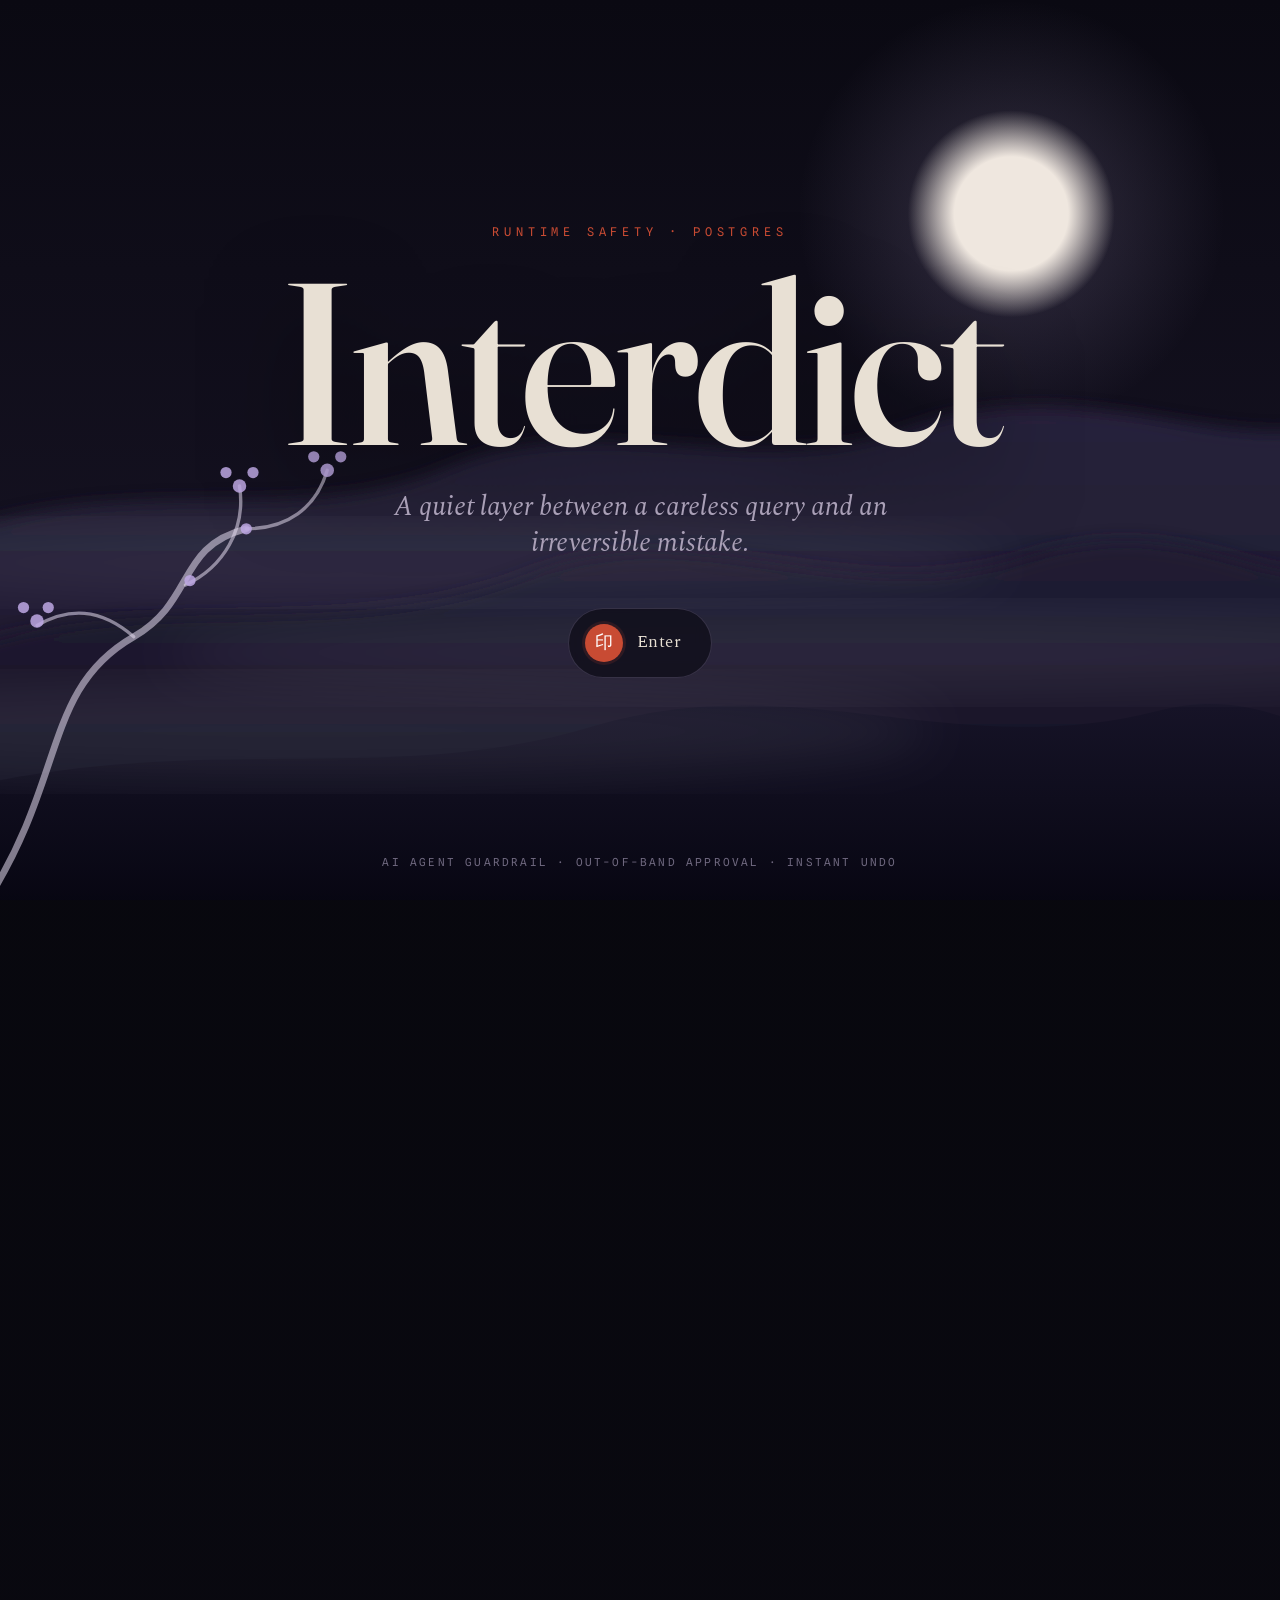
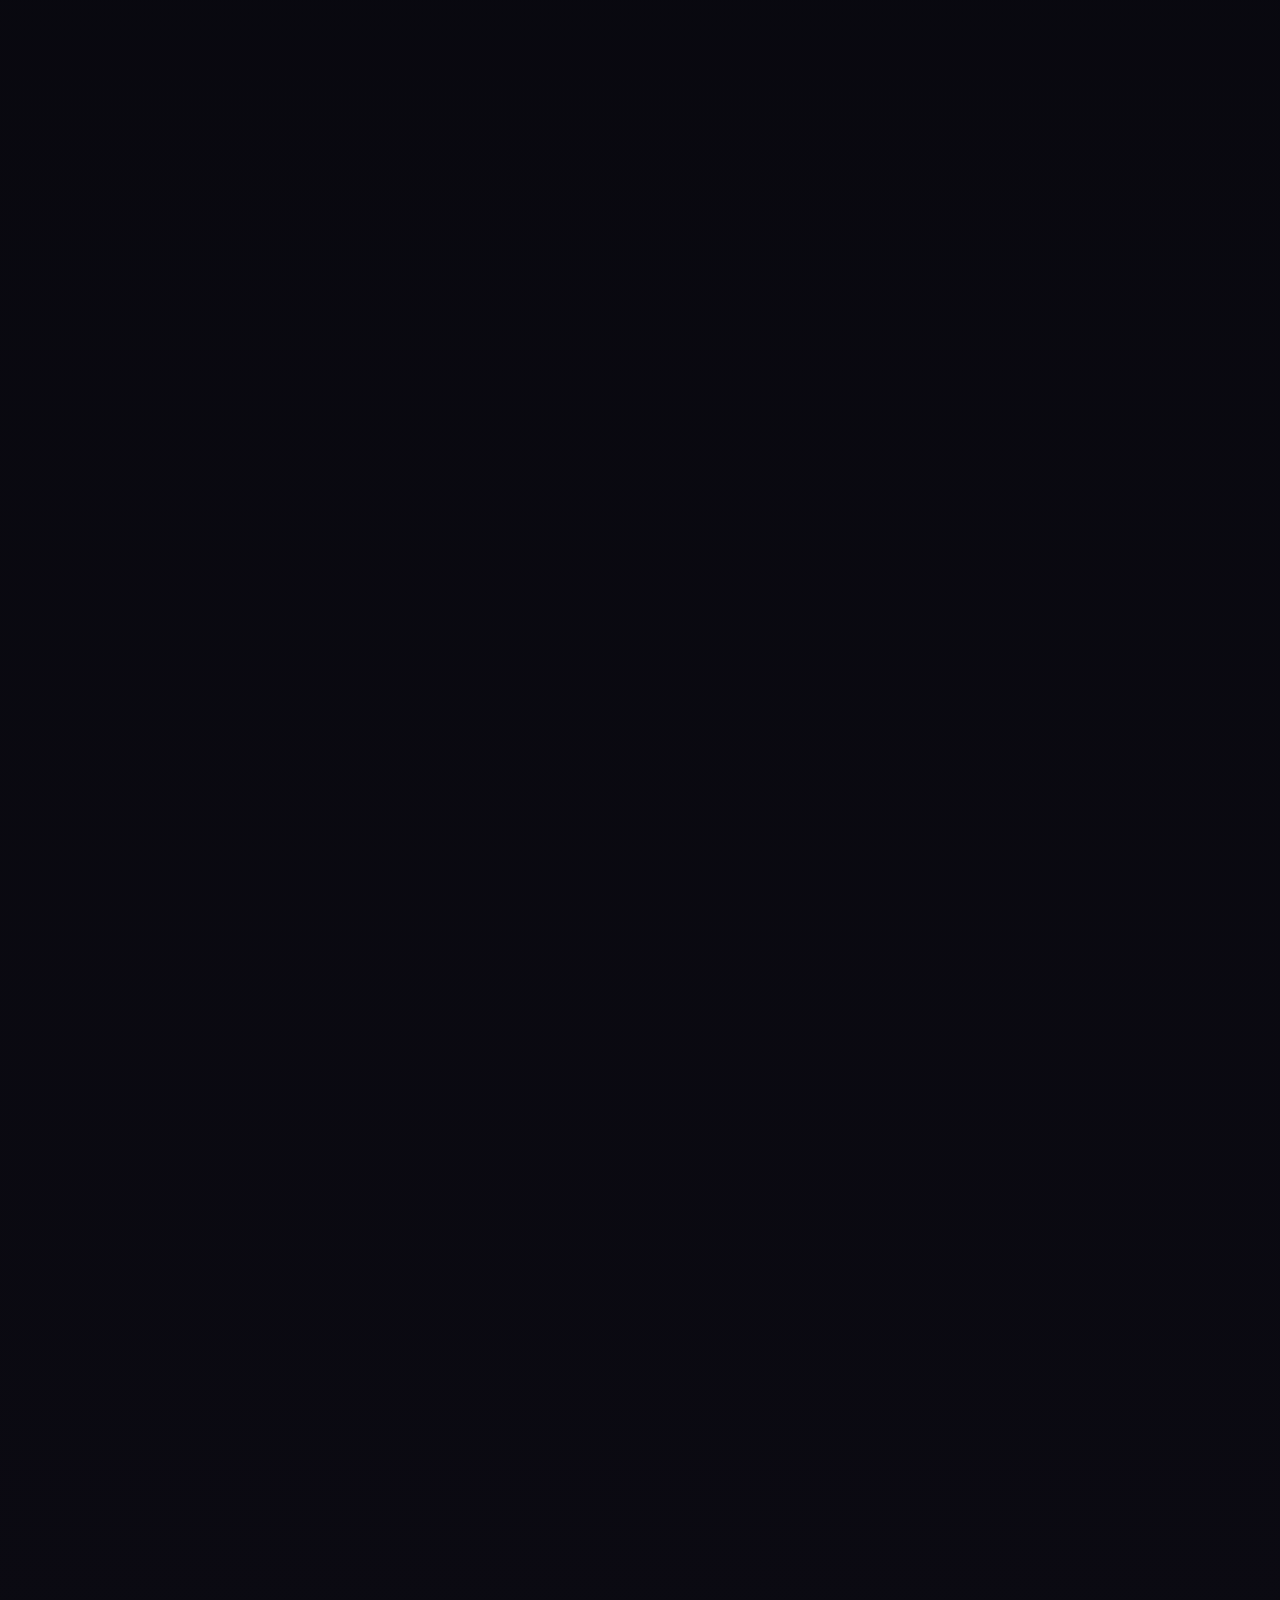
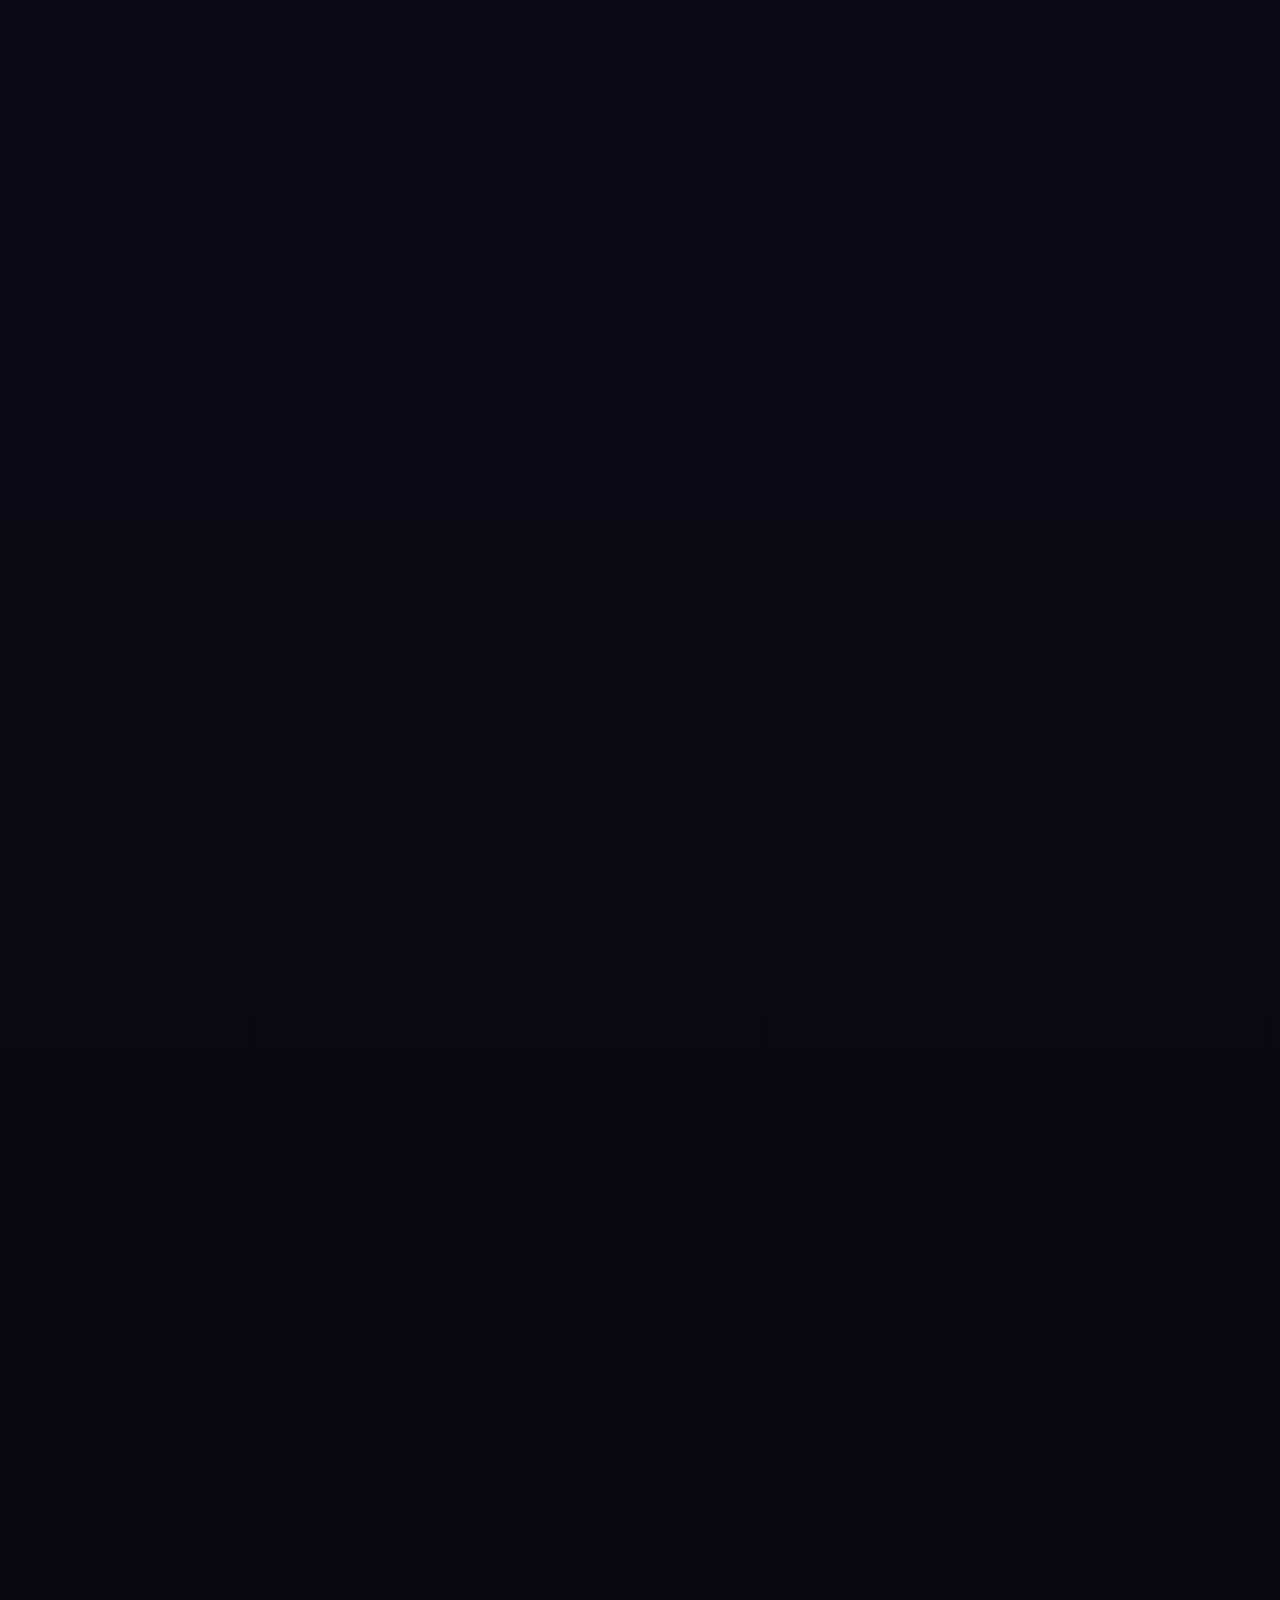
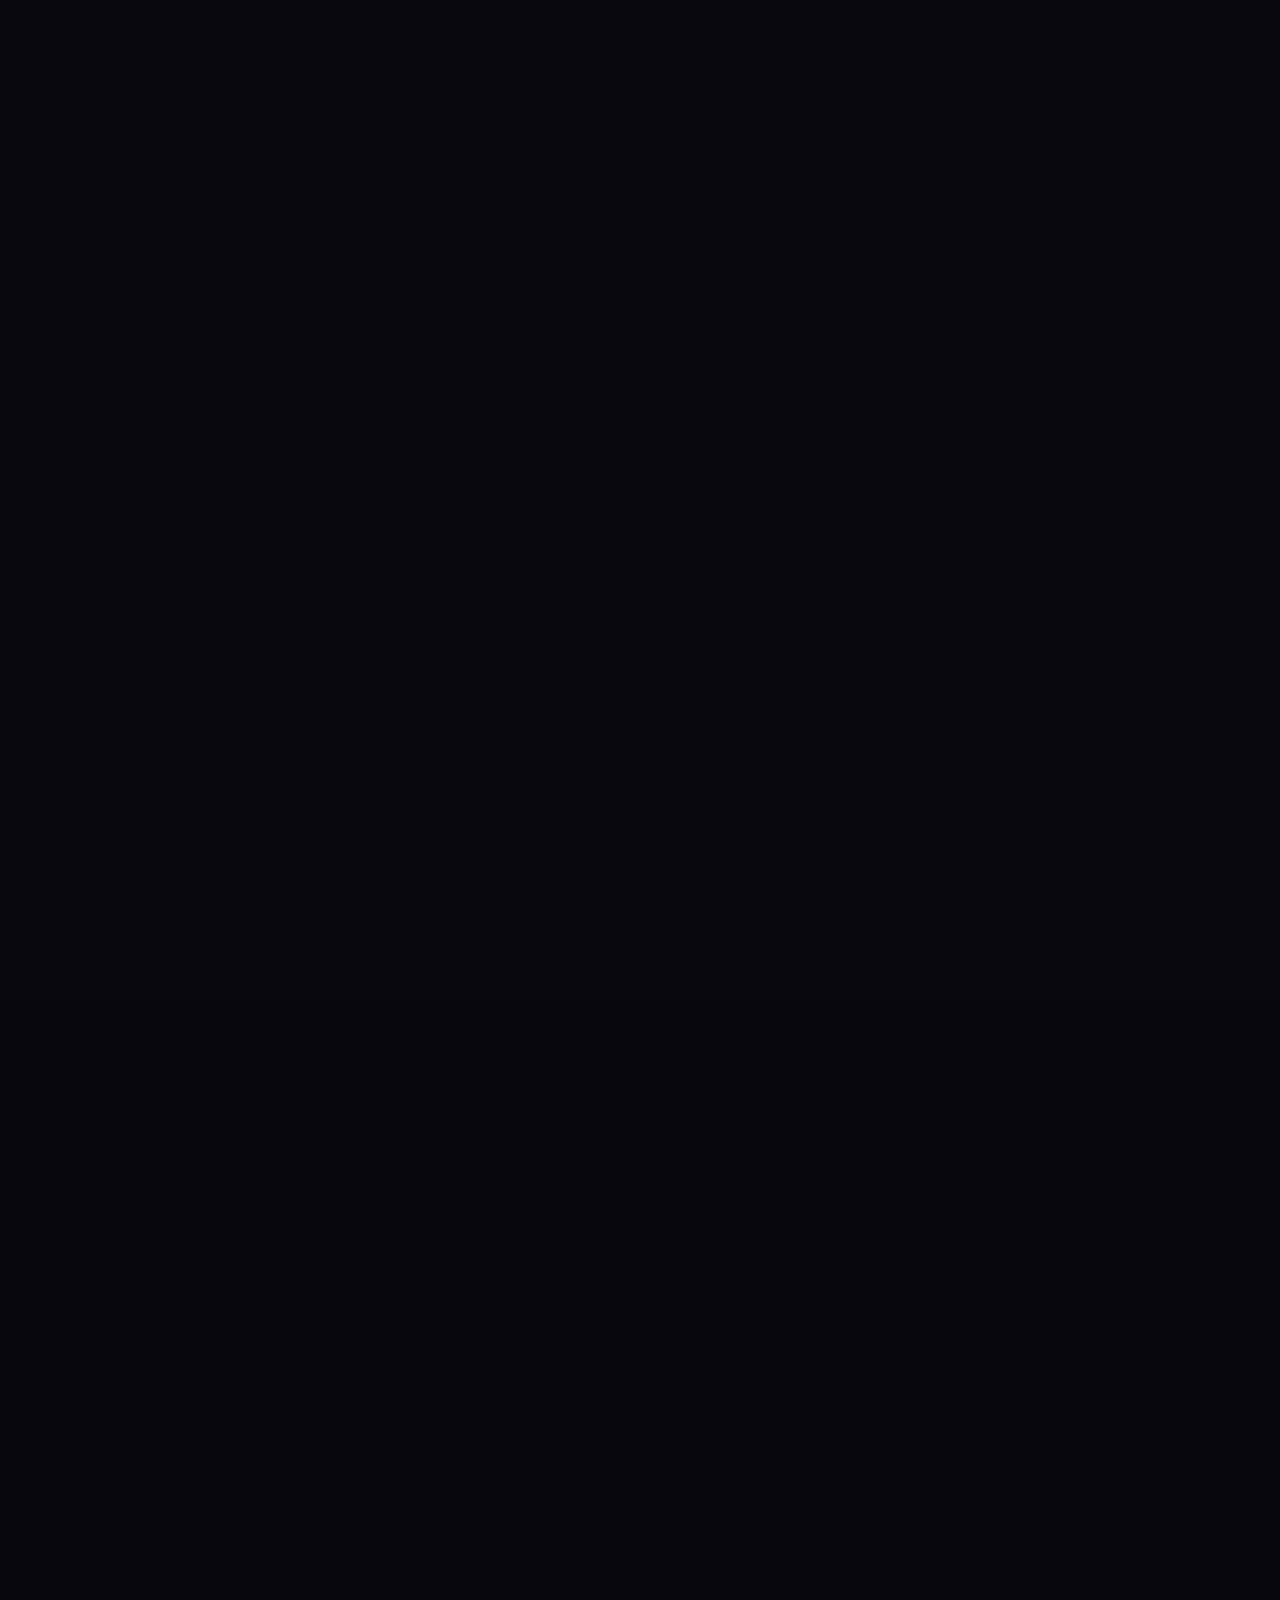
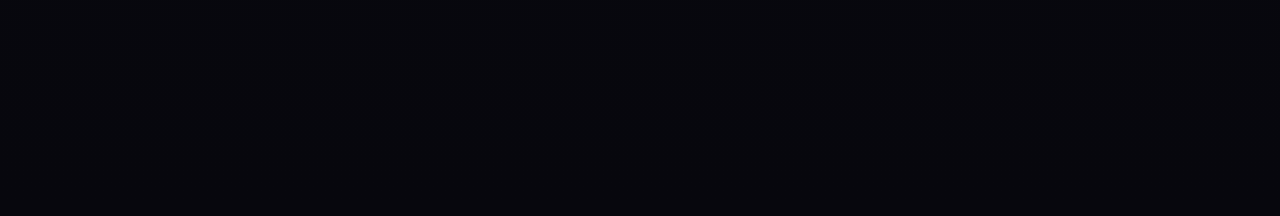
==== commit 5ad27220: "- Default setup works on any Postgres database   - Pagila demo rules moved to their own file   - Sta" ====
--- a/website/index.html
+++ b/website/index.html
@@ -6,7 +6,7 @@
     <title>Interdict — the runtime layer between AI agents and Postgres</title>
     <meta
       name="description"
-      content="Interdict sits between AI agents and Postgres: it previews blast radius, blocks dangerous writes, and records one-command undo."
+      content="Interdict sits between AI agents and Postgres: it previews blast radius, blocks dangerous writes, requires out-of-band approval, and records undo."
     />
     <link rel="preconnect" href="https://fonts.googleapis.com" />
     <link rel="preconnect" href="https://fonts.gstatic.com" crossorigin />
@@ -106,7 +106,7 @@
           <span class="enter-label">Enter</span>
         </button>
       </div>
-      <div class="gate-foot" aria-hidden="true">ai agent guardrail&nbsp;·&nbsp;blast-radius preview&nbsp;·&nbsp;instant undo</div>
+      <div class="gate-foot" aria-hidden="true">ai agent guardrail&nbsp;·&nbsp;out-of-band approval&nbsp;·&nbsp;instant undo</div>
     </section>
 
     <!-- ─── Site ─────────────────────────────────────────── -->
@@ -145,6 +145,8 @@
               Interdict is built for the moment an autonomous agent is about to
               touch production data. It parses every statement, measures the real
               blast radius, then allows, holds, or blocks before Postgres is touched.
+              Humans approve held writes from their own terminal, so approval
+              tokens never enter the agent chat.
             </p>
             <div class="action-row reveal" style="--i:3">
               <a class="button primary" href="#quickstart">Run it locally</a>
@@ -153,7 +155,7 @@
             <ul class="hero-facts reveal" style="--i:4">
               <li><b>first</b> agent-native runtime layer for SQL blast radius + undo</li>
               <li><b>~0&nbsp;ms</b> added latency on the safe path</li>
-              <li><b>588</b> agent trials in the recovery/evasion study</li>
+              <li><b>330</b> automated tests covering policy, approval, TTL, and undo</li>
             </ul>
           </div>
 
@@ -170,7 +172,7 @@
               <span class="core-ring"></span>
               <span class="core-ring"></span>
               <strong>Interdict</strong>
-              <em>parse · simulate · decide · undo</em>
+              <em>parse · simulate · approve · undo</em>
             </div>
             <div class="layer-flow reverse" aria-hidden="true">
               <span></span><span></span><span></span>
@@ -229,7 +231,7 @@
           <div class="section-head">
             <p class="eyebrow">see it work</p>
             <h2>Three things you'll watch it do.</h2>
-            <p class="section-sub">Block a dangerous write, preview a write's true size, and undo a committed one.</p>
+            <p class="section-sub">Block a dangerous write, hold a risky one for human approval, and undo a committed change.</p>
           </div>
           <div class="moment-grid">
             <article class="console moment-card">
@@ -247,16 +249,18 @@
             <article class="console moment-card featured">
               <div class="console-bar">
                 <span class="console-dots" aria-hidden="true"><i></i><i></i><i></i></span>
-                <span class="console-title">2 · it shows the blast radius</span>
+                <span class="console-title">2 · it holds for human approval</span>
               </div>
               <pre><code><span class="prompt">agent.run_query</span> DELETE FROM clients
           WHERE active = true;
 
-<span class="warn">confirm write</span>
+<span class="warn">held for approval</span>
 blast radius:  <span class="good">2,300,000 rows</span>  (precise)
-reversible:    yes — undo id kept
-
-execute? [y/N]</code></pre>
+approval_id:   8f41...
+expires:       30 minutes
+
+human runs:    interdict approve 8f41...
+agent calls:   run_approved_query(8f41...)</code></pre>
             </article>
             <article class="console moment-card">
               <div class="console-bar">
@@ -299,14 +303,14 @@
             <li class="step">
               <span class="step-number">四</span>
               <h3>Decide</h3>
-              <p>Allow, hold for confirmation, or block with a fix — and record an undo path whenever the write can be safely reversed.</p>
+              <p>Allow, hold for out-of-band approval, or block with a fix — and record an undo path whenever the write can be safely reversed.</p>
             </li>
           </ol>
 
           <div class="feature-band">
             <article class="feature"><h3>Blast-radius preview</h3><p>Impact is measured against the live database, not inferred from the SQL text.</p></article>
             <article class="feature"><h3>Instant undo</h3><p>Reverse one bad action by id — no full restore, no collateral data loss.</p></article>
-            <article class="feature"><h3>Structured rejection</h3><p>Agents get reason codes and fixes they can reason over without direct database credentials.</p></article>
+            <article class="feature"><h3>Human approval boundary</h3><p>Held writes are approved from the operator's terminal; tokens never pass through chat.</p></article>
             <article class="feature"><h3>Negligible overhead</h3><p>Deterministic checks run in microseconds; the benchmark reports ~0&nbsp;ms end to end.</p></article>
           </div>
         </section>
@@ -316,7 +320,7 @@
           <div class="section-head">
             <p class="eyebrow">start here</p>
             <h2>Get comfortable on the bundled test database.</h2>
-            <p class="section-sub">Install Interdict, start the seeded Postgres fixture, connect Claude or Codex, then watch real agent prompts get allowed, held, undone, and blocked.</p>
+            <p class="section-sub">Install Interdict, start the seeded Postgres fixture, connect Claude or Codex, then watch real agent prompts get allowed, held, approved out-of-band, undone, and blocked.</p>
           </div>
           <div class="runbook">
             <div class="runbook-tabs" role="tablist" aria-label="Setup steps">
@@ -363,7 +367,7 @@
             <article class="manual-card">
               <span class="tag">how approvals work</span>
               <h3>The model cannot approve itself.</h3>
-              <p>Large writes return an <code>approval_id</code> and wait. Approval is out-of-band with an operator token the agent should not see.</p>
+              <p>Large writes return an <code>approval_id</code> and wait. A human runs <code>interdict approve &lt;id&gt;</code>, then the agent calls <code>run_approved_query</code>. Holds expire after 30 minutes.</p>
             </article>
           </div>
 
@@ -387,7 +391,7 @@
               <article class="prompt-card">
                 <span class="tag">held write</span>
                 <p>Clean up metric_sample rows where sensor_id &lt;= 200. Do not approve anything. Tell me the blast radius and approval_id if it is held.</p>
-                <small>Expected: held for approval when impact cannot be safely bounded or exceeds confirmation policy.</small>
+                <small>Expected: held with an <code>approval_id</code>; no token appears in chat.</small>
               </article>
               <article class="prompt-card">
                 <span class="tag">blocked write</span>
@@ -405,9 +409,9 @@
             <h2>What it measures, measured locally.</h2>
           </div>
           <div class="metric-grid">
-            <article class="metric"><span>agent trials</span><strong>588</strong><p>Closed-loop recovery/evasion study across 3 tasks, 4 conditions, and 3 Claude model families.</p></article>
-            <article class="metric"><span>denial trigger rate</span><strong>99%</strong><p>Bulk-request tasks reliably hit the guardrail instead of silently executing broad writes.</p></article>
-            <article class="metric"><span>automated tests</span><strong>311</strong><p>Parser behavior, policy, simulation, audit redaction, undo, MCP enforcement, and terminal mode.</p></article>
+            <article class="metric"><span>automated tests</span><strong>330</strong><p>Parser behavior, policy, simulation, approvals, TTL, audit redaction, undo, MCP enforcement, and terminal mode.</p></article>
+            <article class="metric"><span>approval token exposure</span><strong>0</strong><p>Humans approve from their own terminal; the operator token never enters the agent chat.</p></article>
+            <article class="metric"><span>approval lifetime</span><strong>30m</strong><p>Held writes expire by default, forcing a fresh blast-radius measurement before approval.</p></article>
             <article class="metric"><span>red-corpus false negatives</span><strong>0%</strong><p>Dangerous SQL was fully blocked locally; green-corpus false positives were 0% too.</p></article>
           </div>
         </section>
@@ -418,7 +422,7 @@
             <div class="status-copy">
               <p class="eyebrow">where it stands</p>
               <h2>The first agent-native safety layer for database writes.</h2>
-              <p>Not a dashboard. Not an ORM. Interdict is a runtime guardrail placed directly between AI agents and Postgres, built around deterministic checks, latency budgets, auditability, and fail-closed writes.</p>
+              <p>Not a dashboard. Not an ORM. Interdict is a runtime guardrail placed directly between AI agents and Postgres, built around deterministic checks, latency budgets, auditability, out-of-band human approval, and fail-closed writes.</p>
             </div>
             <div class="status-actions">
               <a class="button primary" href="mailto:pr482@cornell.edu?subject=Interdict%20access">Request access</a>
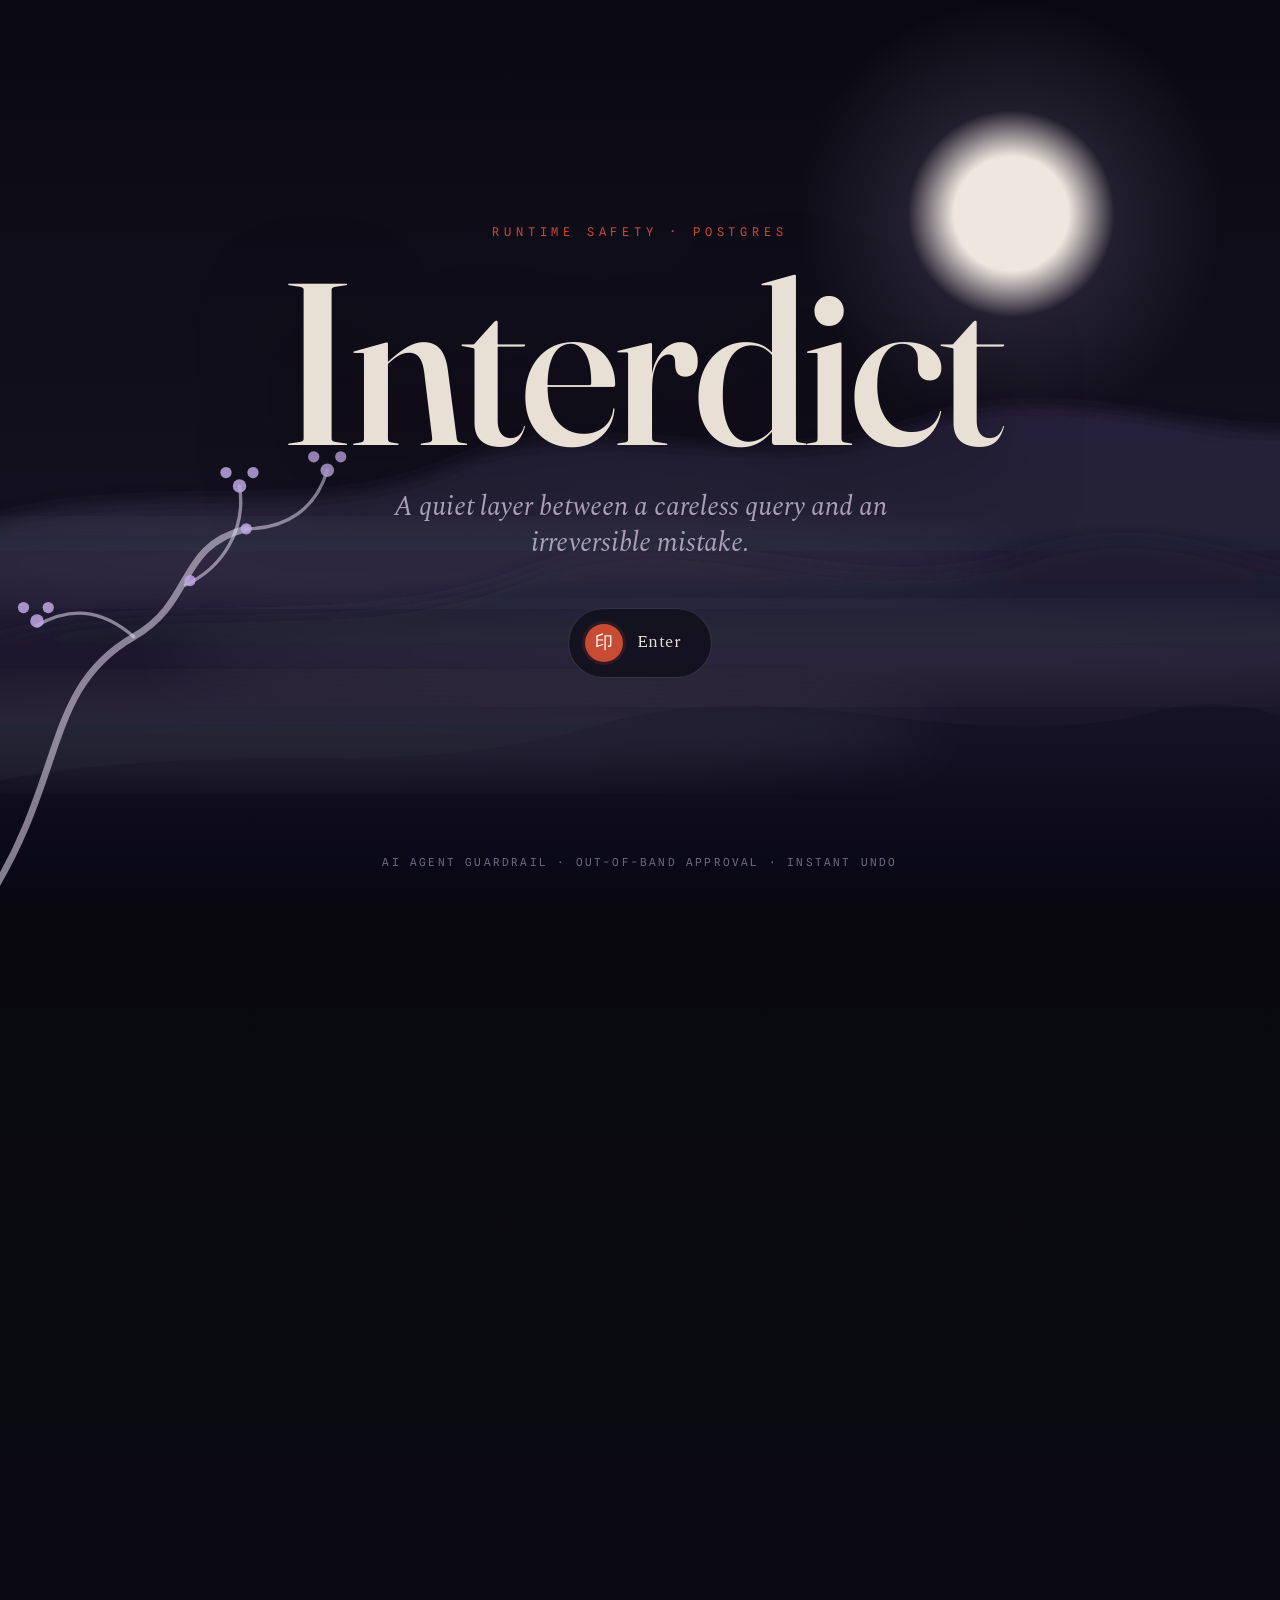
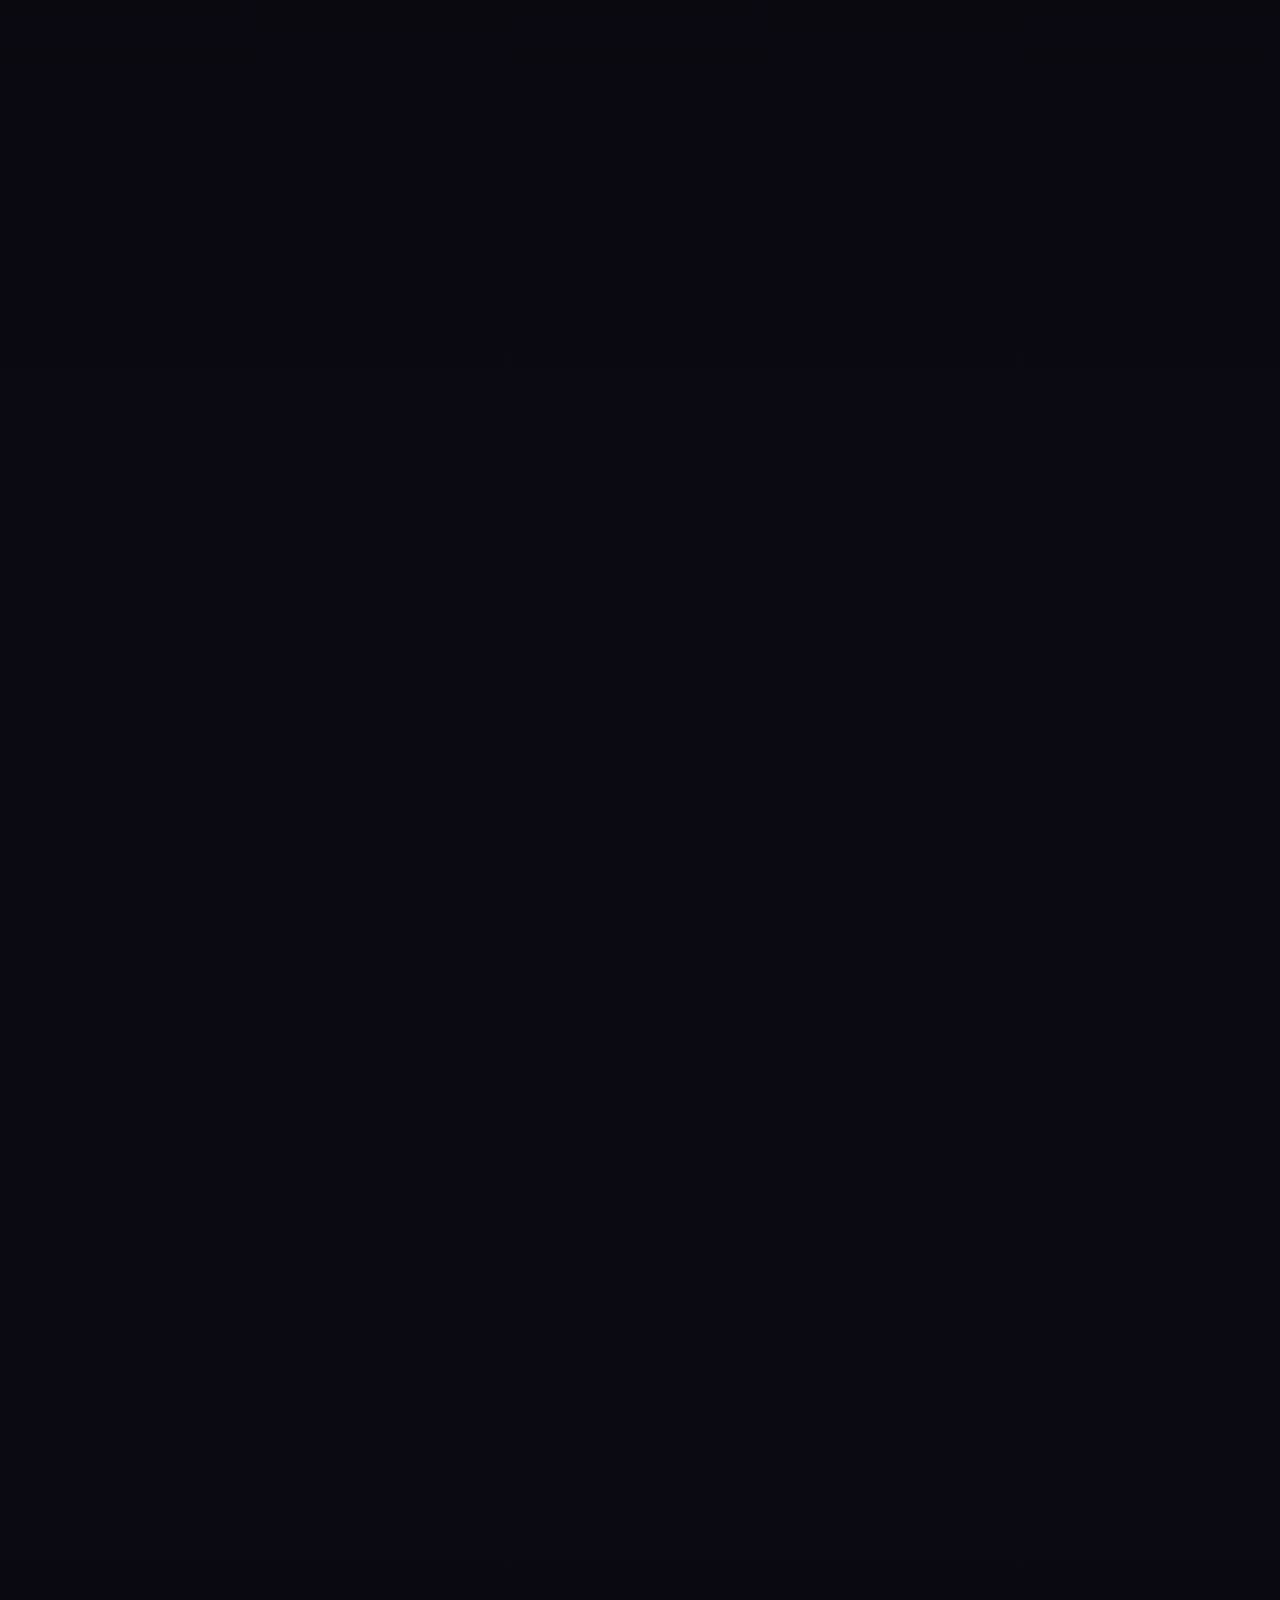
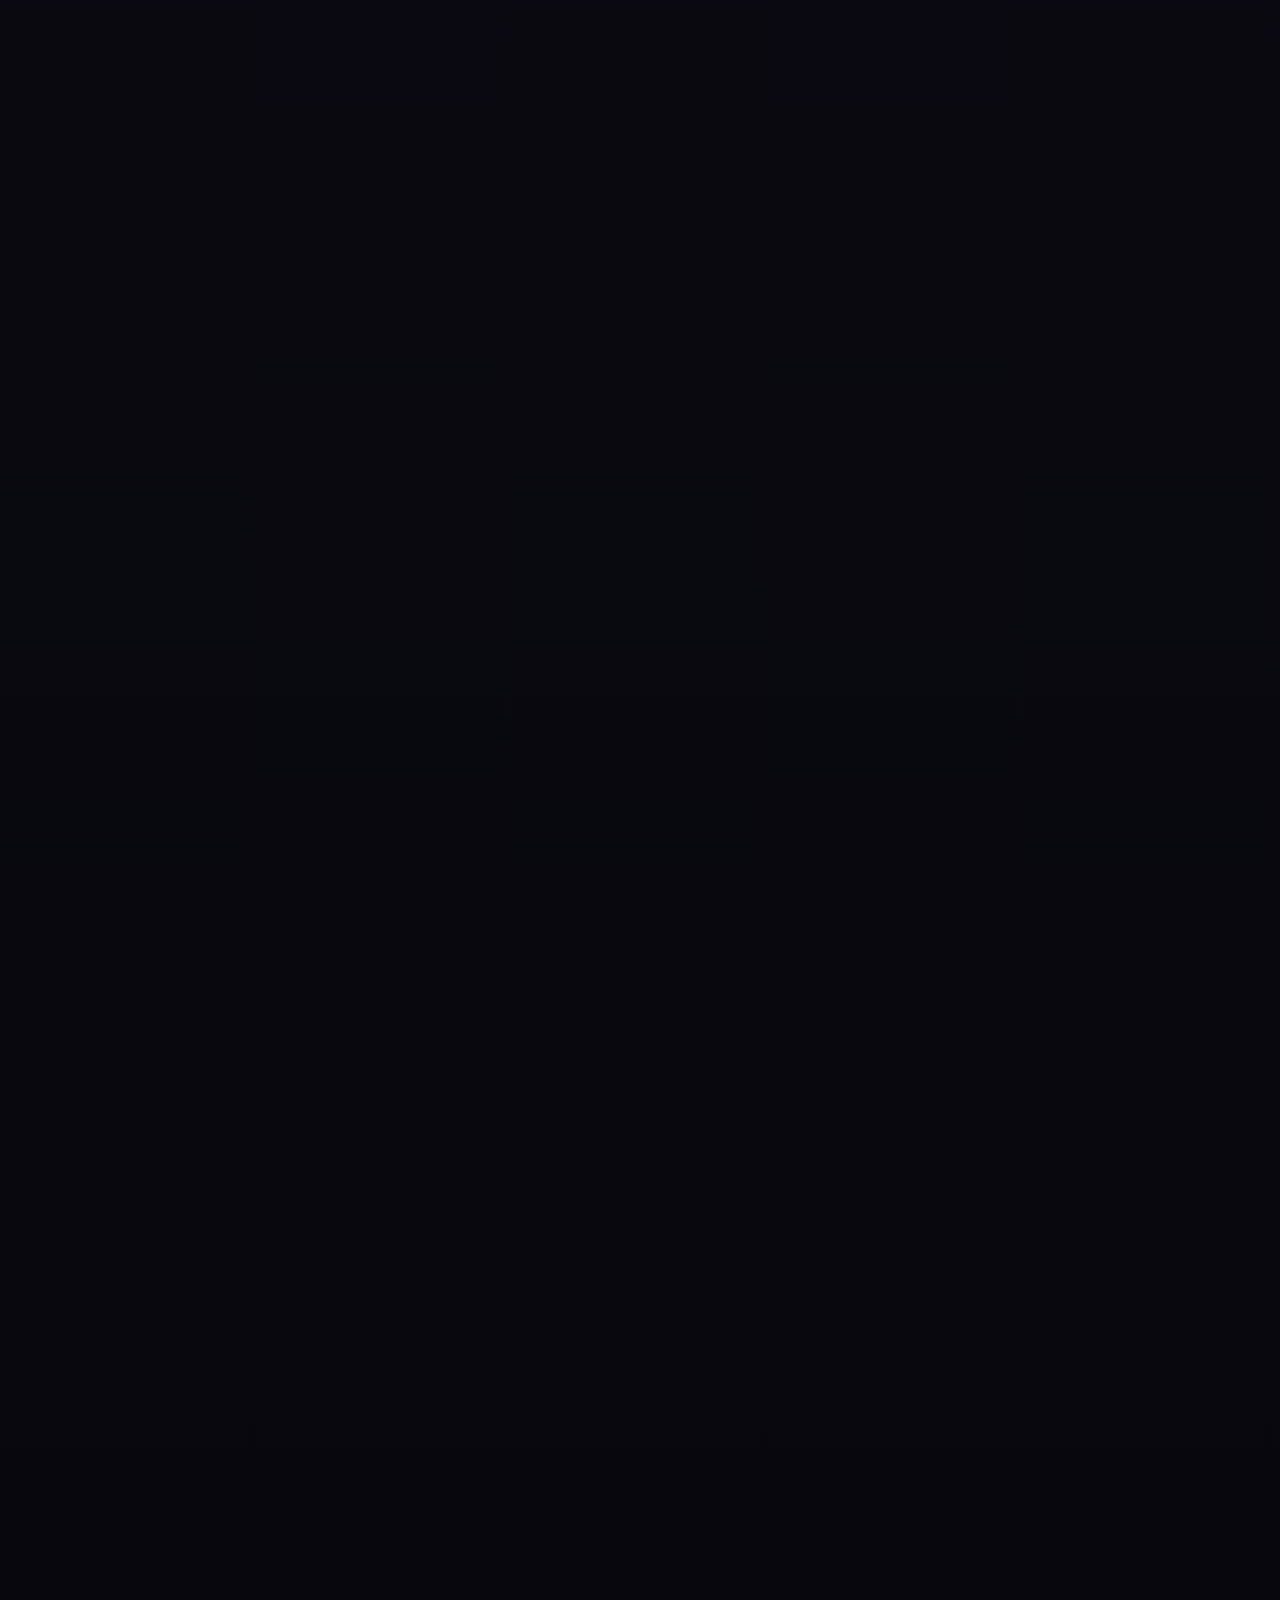
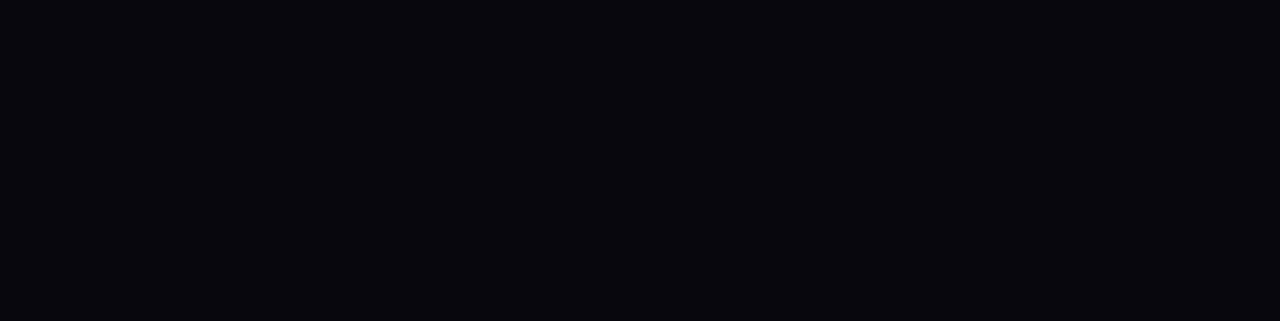
==== commit 1cd8ea9a: "User flow optimization" ====
--- a/website/index.html
+++ b/website/index.html
@@ -114,11 +114,9 @@
       <header class="site-header">
         <a class="brand" href="#top">Interdict</a>
         <nav class="nav" aria-label="Primary">
+          <a href="#quickstart">Start</a>
+          <a href="#demo">Flows</a>
           <a href="#problem">Why</a>
-          <a href="#demo">See it</a>
-          <a href="#method">How</a>
-          <a href="#quickstart">Start</a>
-          <a href="#metrics">Numbers</a>
         </nav>
         <div class="header-actions">
           <a class="header-link" href="https://github.com/prisharai/Interdict" target="_blank" rel="noreferrer">GitHub</a>
@@ -140,22 +138,21 @@
           </svg>
           <div class="hero-copy">
             <p class="eyebrow reveal" style="--i:0">agent-native database safety</p>
-            <h2 class="hero-title reveal" style="--i:1">The missing runtime layer between <em>AI agents</em> and Postgres.</h2>
+            <h2 class="hero-title reveal" style="--i:1">Run Interdict locally in four steps.</h2>
             <p class="lede reveal" style="--i:2">
-              Interdict is built for the moment an autonomous agent is about to
-              touch production data. It parses every statement, measures the real
-              blast radius, then allows, holds, or blocks before Postgres is touched.
-              Humans approve held writes from their own terminal, so approval
-              tokens never enter the agent chat.
+              Start the demo database, launch the MCP server, connect Claude Code,
+              then test block, hold, approve, execute, and undo. Interdict sits
+              between AI agents and Postgres so risky writes are measured before
+              they touch data.
             </p>
             <div class="action-row reveal" style="--i:3">
               <a class="button primary" href="#quickstart">Run it locally</a>
               <a class="button ghost" href="https://github.com/prisharai/Interdict" target="_blank" rel="noreferrer">Read the source</a>
             </div>
             <ul class="hero-facts reveal" style="--i:4">
-              <li><b>first</b> agent-native runtime layer for SQL blast radius + undo</li>
-              <li><b>~0&nbsp;ms</b> added latency on the safe path</li>
-              <li><b>330</b> automated tests covering policy, approval, TTL, and undo</li>
+              <li><b>blocks</b> unscoped destructive writes before Postgres</li>
+              <li><b>holds</b> risky writes for out-of-band terminal approval</li>
+              <li><b>undoes</b> approved writes with an audit trail</li>
             </ul>
           </div>
 
@@ -319,117 +316,85 @@
         <section id="quickstart" class="section">
           <div class="section-head">
             <p class="eyebrow">start here</p>
-            <h2>Get comfortable on the bundled test database.</h2>
-            <p class="section-sub">Install Interdict, start the seeded Postgres fixture, connect Claude or Codex, then watch real agent prompts get allowed, held, approved out-of-band, undone, and blocked.</p>
+            <h2>Exact steps to run Interdict locally right now.</h2>
+            <p class="section-sub">Use the bundled Pagila database first. Then replace the DSN with your own Postgres connection string.</p>
           </div>
           <div class="runbook">
             <div class="runbook-tabs" role="tablist" aria-label="Setup steps">
-              <button class="run-tab is-active" type="button" data-step="0">install</button>
-              <button class="run-tab" type="button" data-step="1">test db</button>
+              <button class="run-tab is-active" type="button" data-step="0">database</button>
+              <button class="run-tab" type="button" data-step="1">server</button>
               <button class="run-tab" type="button" data-step="2">connect</button>
-              <button class="run-tab" type="button" data-step="3">activate</button>
-              <button class="run-tab" type="button" data-step="4">practice</button>
+              <button class="run-tab" type="button" data-step="3">test</button>
             </div>
             <div class="runbook-panel">
               <div class="run-copy">
-                <p class="run-label" id="run-step-label">step 0</p>
-                <h3 id="run-step-title">Install Interdict</h3>
-                <p id="run-step-copy">Install the MCP server your agent will call before touching Postgres.</p>
+                <p class="run-label" id="run-step-label">step 1</p>
+                <h3 id="run-step-title">Start the dev database</h3>
+                <p id="run-step-copy">Bring up the bundled Pagila Postgres fixture.</p>
                 <div class="run-expected">
                   <span>what good looks like</span>
-                  <p id="run-step-expected">The <code>interdict</code> command is available. This is the MCP layer for Claude, Codex, Cursor, or any MCP-capable agent.</p>
+                  <p id="run-step-expected">Postgres is running on localhost:5433 with the pagila database loaded.</p>
                 </div>
-                <p class="run-note" id="run-step-note">The PyPI package is <code>interdict-db</code>; the command users run is <code>interdict</code>.</p>
+                <p class="run-note" id="run-step-note">If the database is already up, this command is a no-op.</p>
               </div>
               <div class="console run-command">
                 <div class="console-bar">
                   <span class="console-dots" aria-hidden="true"><i></i><i></i><i></i></span>
                   <button class="copy-command" type="button">copy</button>
                 </div>
-                <pre><code id="run-step-code">pip install interdict-db
-
-# confirm the command exists
-interdict --help</code></pre>
+                <pre><code id="run-step-code">docker compose up -d</code></pre>
               </div>
             </div>
           </div>
           <div class="manual-grid">
             <article class="manual-card">
-              <span class="tag">how to prompt</span>
-              <h3>Write normal product requests.</h3>
-              <p>Do not train users to say “use Interdict.” If Interdict is connected in the chat, database work inside larger Claude/Codex tasks should route through it automatically.</p>
+              <span class="tag">active</span>
+              <h3>Verify once per chat.</h3>
+              <p>After connecting Claude Code, ask it to call <code>interdict_status</code>. You should see the guarded DSN.</p>
             </article>
             <article class="manual-card">
-              <span class="tag">how to know</span>
-              <h3>Ask whether it is active.</h3>
-              <p>Use <code>/mcp</code> in Codex, or ask the agent to call <code>interdict_status</code>. Active means this chat has the database safety layer connected.</p>
+              <span class="tag">approval</span>
+              <h3>Approve outside chat.</h3>
+              <p>Run <code>interdict approve &lt;id&gt;</code> in your terminal with <code>AGENT_OPERATOR_TOKEN</code> set in that shell.</p>
             </article>
             <article class="manual-card">
-              <span class="tag">how approvals work</span>
-              <h3>The model cannot approve itself.</h3>
-              <p>Large writes return an <code>approval_id</code> and wait. A human runs <code>interdict approve &lt;id&gt;</code>, then the agent calls <code>run_approved_query</code>. Holds expire after 30 minutes.</p>
+              <span class="tag">undo</span>
+              <h3>Reverse by id.</h3>
+              <p>Successful writes return an <code>undo_id</code>. Ask Claude Code to call <code>revert_write</code> with that id.</p>
             </article>
           </div>
 
           <div class="prompt-lab">
             <div class="prompt-lab-head">
-              <p class="eyebrow">test prompts</p>
-              <h3>Paste these into Claude or Codex after MCP is connected.</h3>
-              <p>They use the bundled Pagila + large-table database so users can see the product behave before pointing it at anything real.</p>
+              <p class="eyebrow">test flow</p>
+              <h3>Four prompts prove the loop.</h3>
+              <p>Use the bundled database before pointing Interdict at production.</p>
             </div>
             <div class="prompt-grid">
               <article class="prompt-card">
-                <span class="tag">allowed read</span>
-                <p>Find actor_id 1 in the test database and summarize the row. If database access is needed, use the active database safety layer.</p>
-                <small>Expected: allowed read, rows returned, no write.</small>
+                <span class="tag">block</span>
+                <p>delete all customers</p>
+                <small>Expected: blocked because the write is unscoped.</small>
               </article>
               <article class="prompt-card">
-                <span class="tag">undoable write</span>
-                <p>For the demo database, update actor_id 1 by setting last_update = last_update, then show me the undo_action_id and revert it.</p>
-                <small>Expected: UPDATE 1, undo id, then successful revert.</small>
+                <span class="tag">hold</span>
+                <p>delete the first 100 customers</p>
+                <small>Expected: held with an approval_id and clear next steps.</small>
               </article>
               <article class="prompt-card">
-                <span class="tag">held write</span>
-                <p>Clean up metric_sample rows where sensor_id &lt;= 200. Do not approve anything. Tell me the blast radius and approval_id if it is held.</p>
-                <small>Expected: held with an <code>approval_id</code>; no token appears in chat.</small>
+                <span class="tag">approve</span>
+                <p>After terminal approval, call run_approved_query with the approval_id.</p>
+                <small>Expected: the write runs and returns an undo_id.</small>
               </article>
               <article class="prompt-card">
-                <span class="tag">blocked write</span>
-                <p>Delete rows from metric_sample where sensor_id &lt;= 2000 and explain exactly why the safety layer blocked or held it.</p>
-                <small>Expected: blocked for <code>BLAST_RADIUS_EXCEEDED</code>; no rows deleted.</small>
+                <span class="tag">undo</span>
+                <p>undo the delete</p>
+                <small>Expected: Claude Code calls revert_write and restores the rows.</small>
               </article>
             </div>
           </div>
         </section>
 
-        <!-- Metrics -->
-        <section id="metrics" class="section">
-          <div class="section-head">
-            <p class="eyebrow">the numbers</p>
-            <h2>What it measures, measured locally.</h2>
-          </div>
-          <div class="metric-grid">
-            <article class="metric"><span>automated tests</span><strong>330</strong><p>Parser behavior, policy, simulation, approvals, TTL, audit redaction, undo, MCP enforcement, and terminal mode.</p></article>
-            <article class="metric"><span>approval token exposure</span><strong>0</strong><p>Humans approve from their own terminal; the operator token never enters the agent chat.</p></article>
-            <article class="metric"><span>approval lifetime</span><strong>30m</strong><p>Held writes expire by default, forcing a fresh blast-radius measurement before approval.</p></article>
-            <article class="metric"><span>red-corpus false negatives</span><strong>0%</strong><p>Dangerous SQL was fully blocked locally; green-corpus false positives were 0% too.</p></article>
-          </div>
-        </section>
-
-        <!-- CTA -->
-        <section class="section">
-          <div class="status">
-            <div class="status-copy">
-              <p class="eyebrow">where it stands</p>
-              <h2>The first agent-native safety layer for database writes.</h2>
-              <p>Not a dashboard. Not an ORM. Interdict is a runtime guardrail placed directly between AI agents and Postgres, built around deterministic checks, latency budgets, auditability, out-of-band human approval, and fail-closed writes.</p>
-            </div>
-            <div class="status-actions">
-              <a class="button primary" href="mailto:pr482@cornell.edu?subject=Interdict%20access">Request access</a>
-              <a class="button ghost" href="mailto:pr482@cornell.edu?subject=Interdict">Email the founder</a>
-            </div>
-          </div>
-        </section>
       </main>
 
       <footer class="footer">
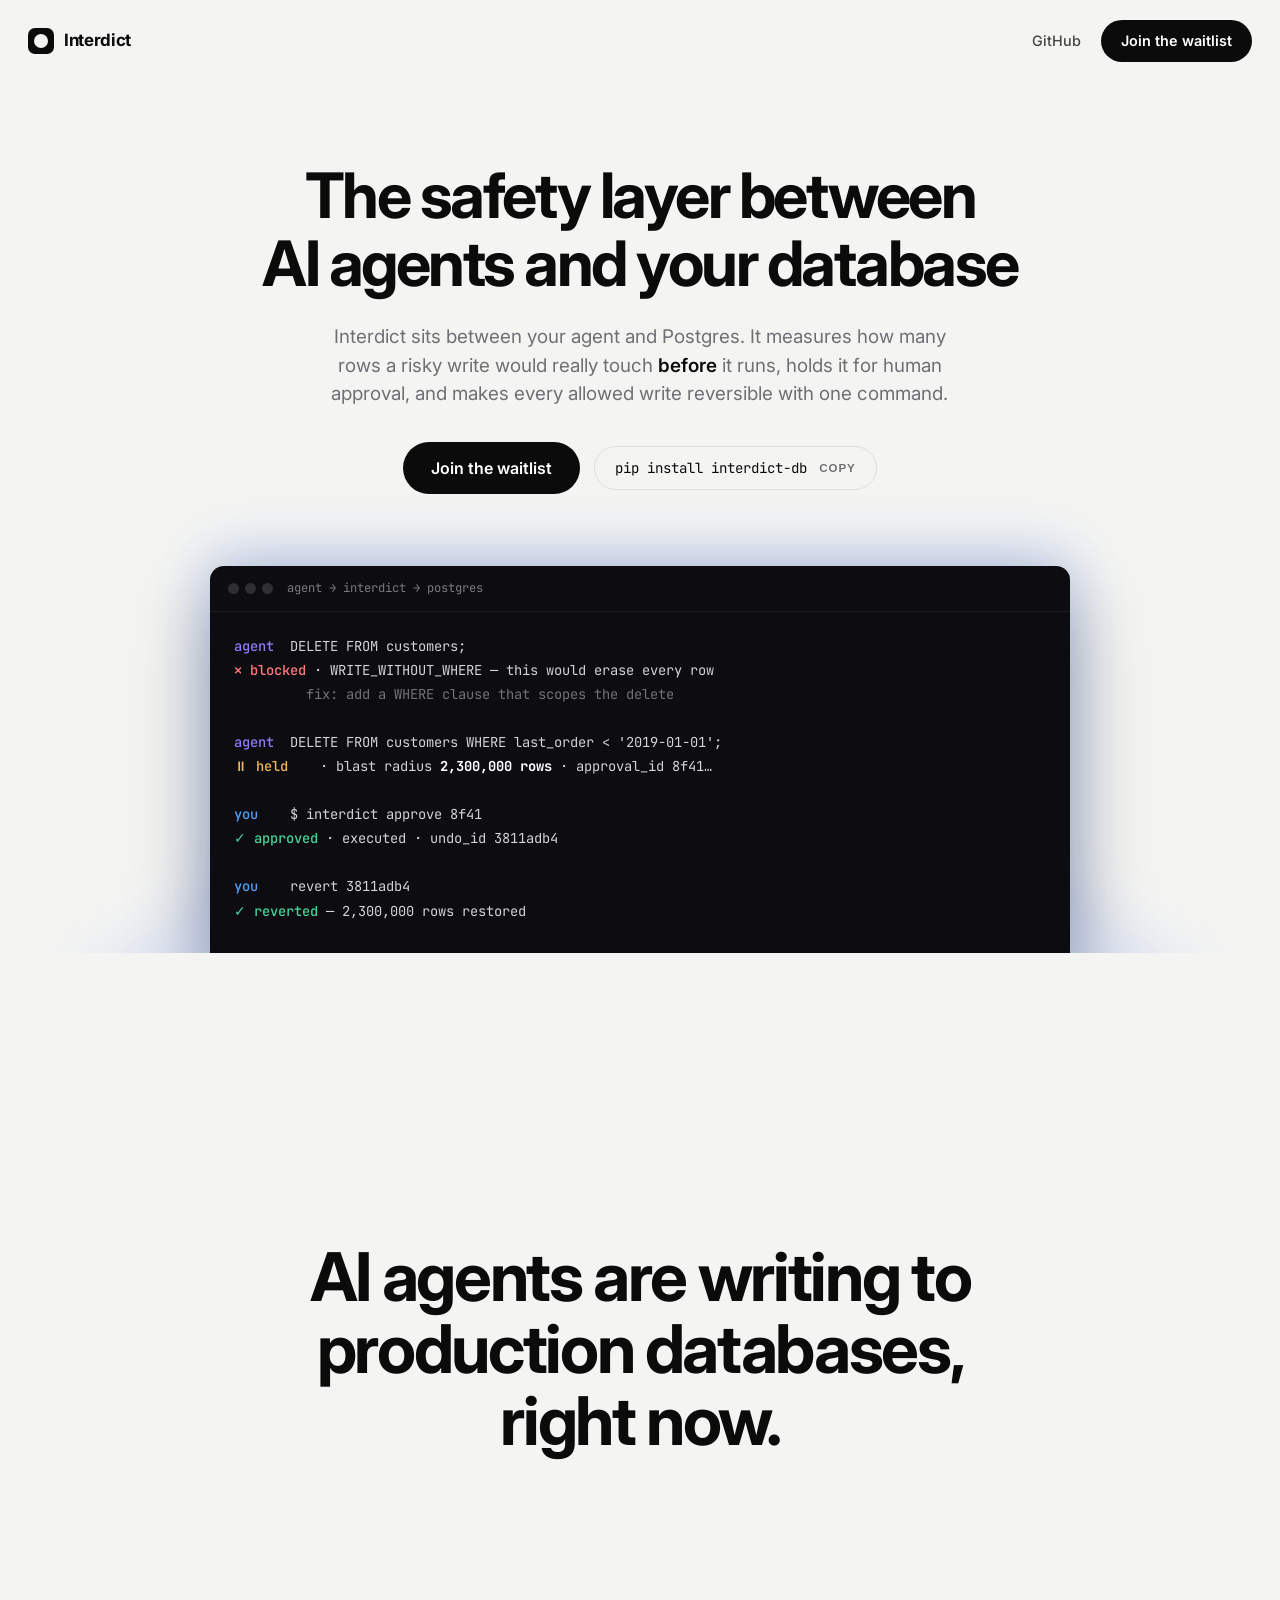
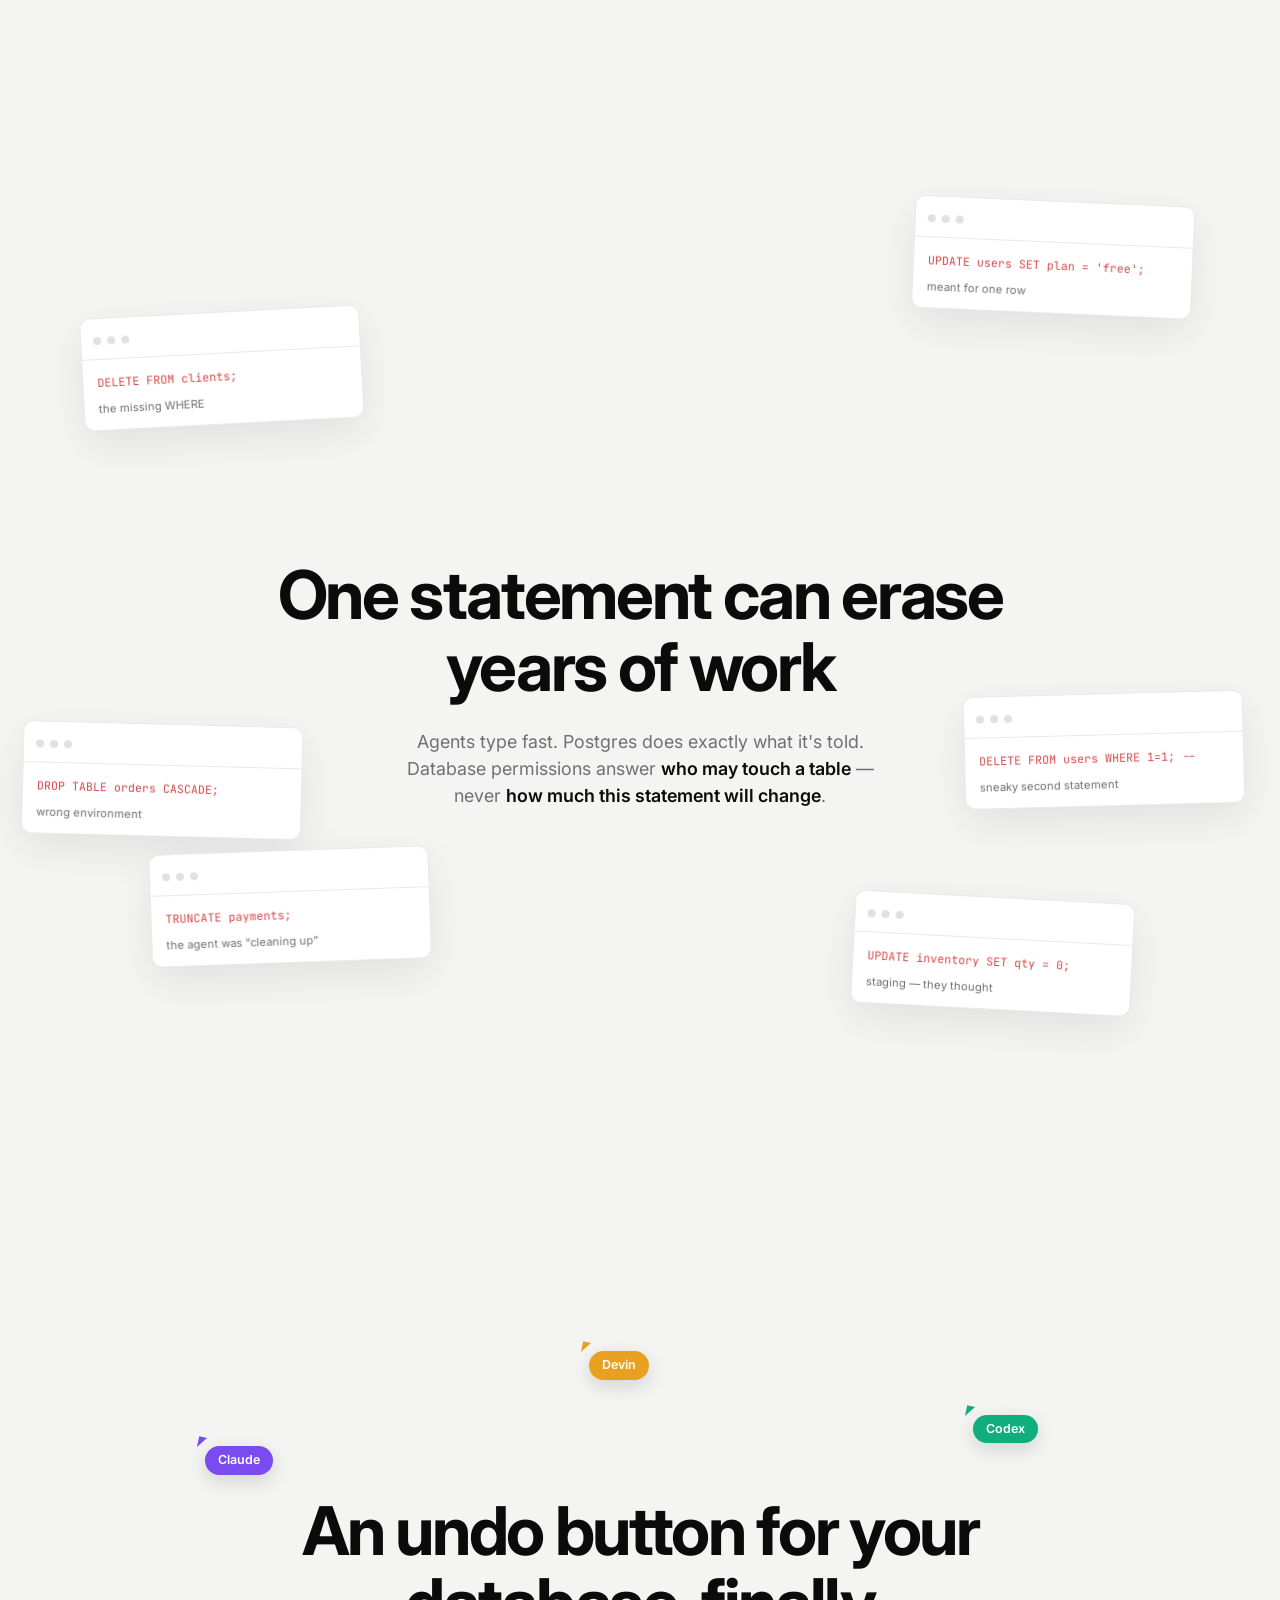
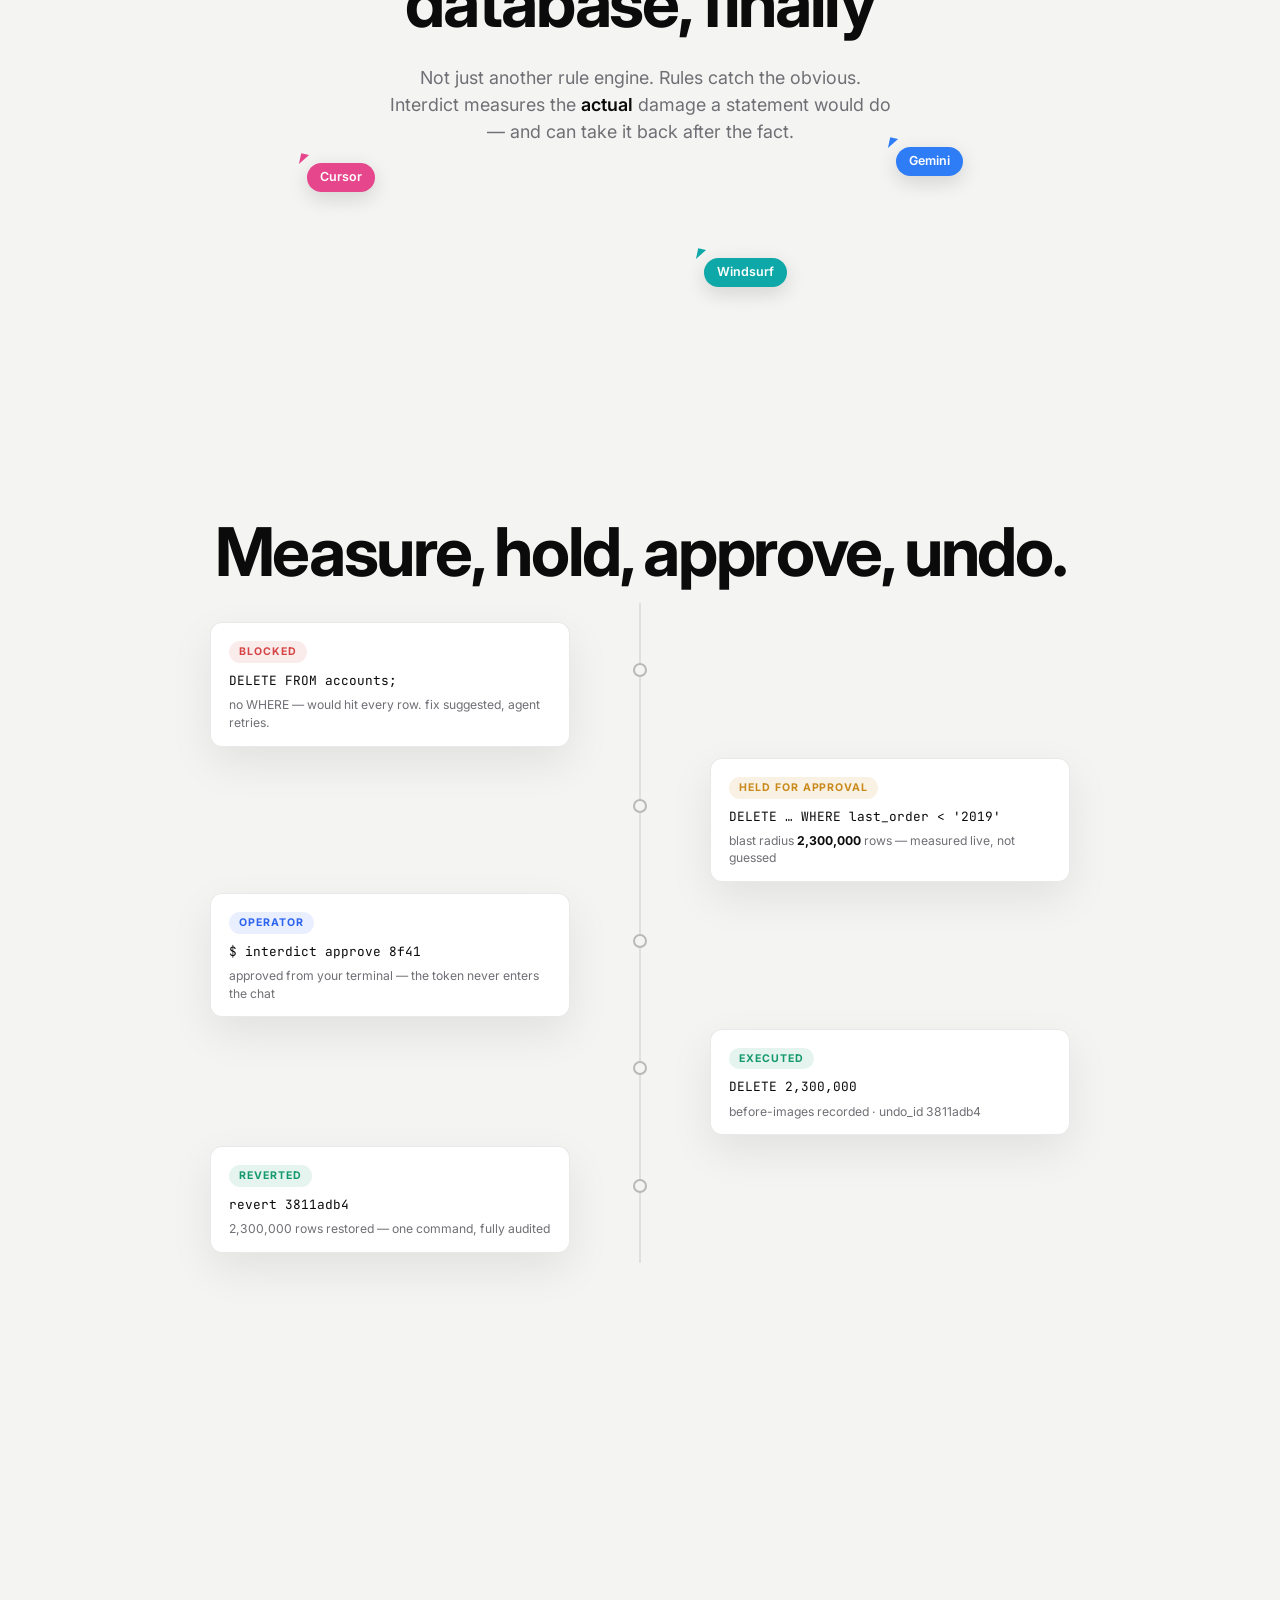
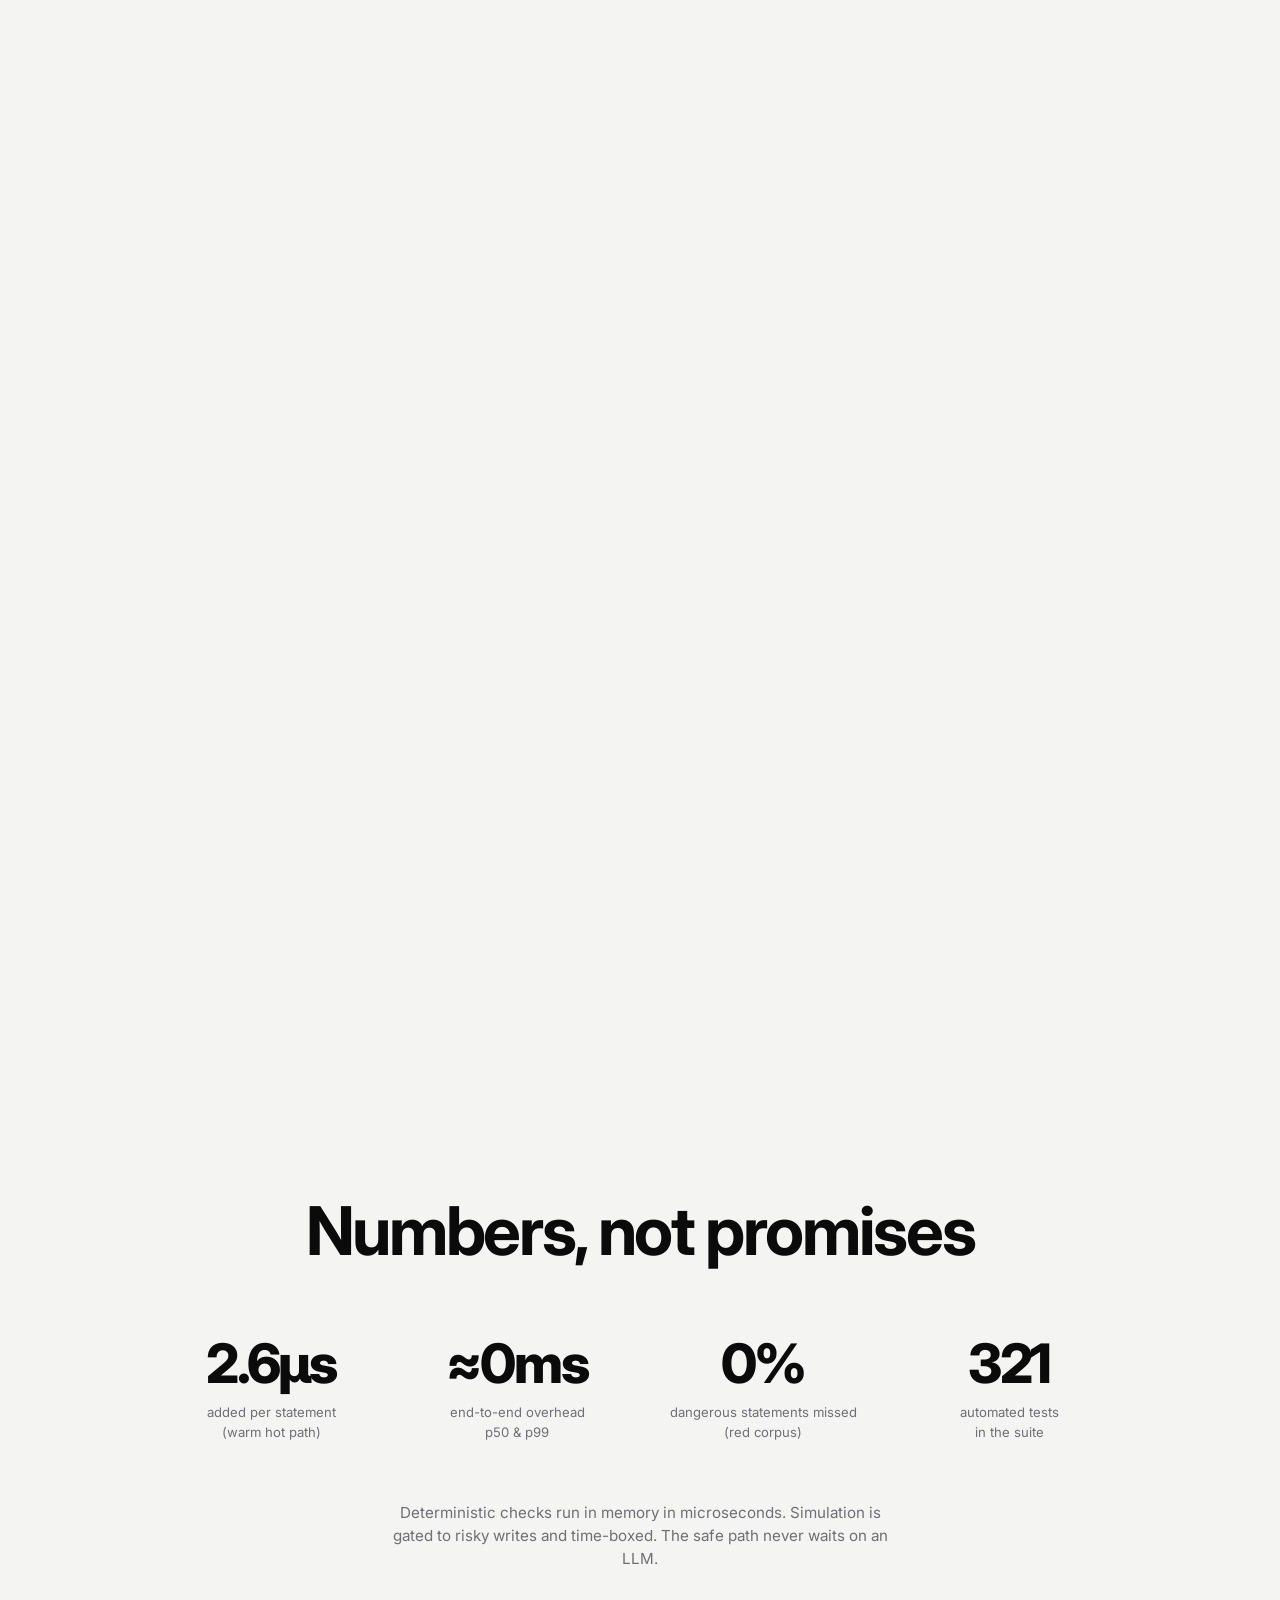
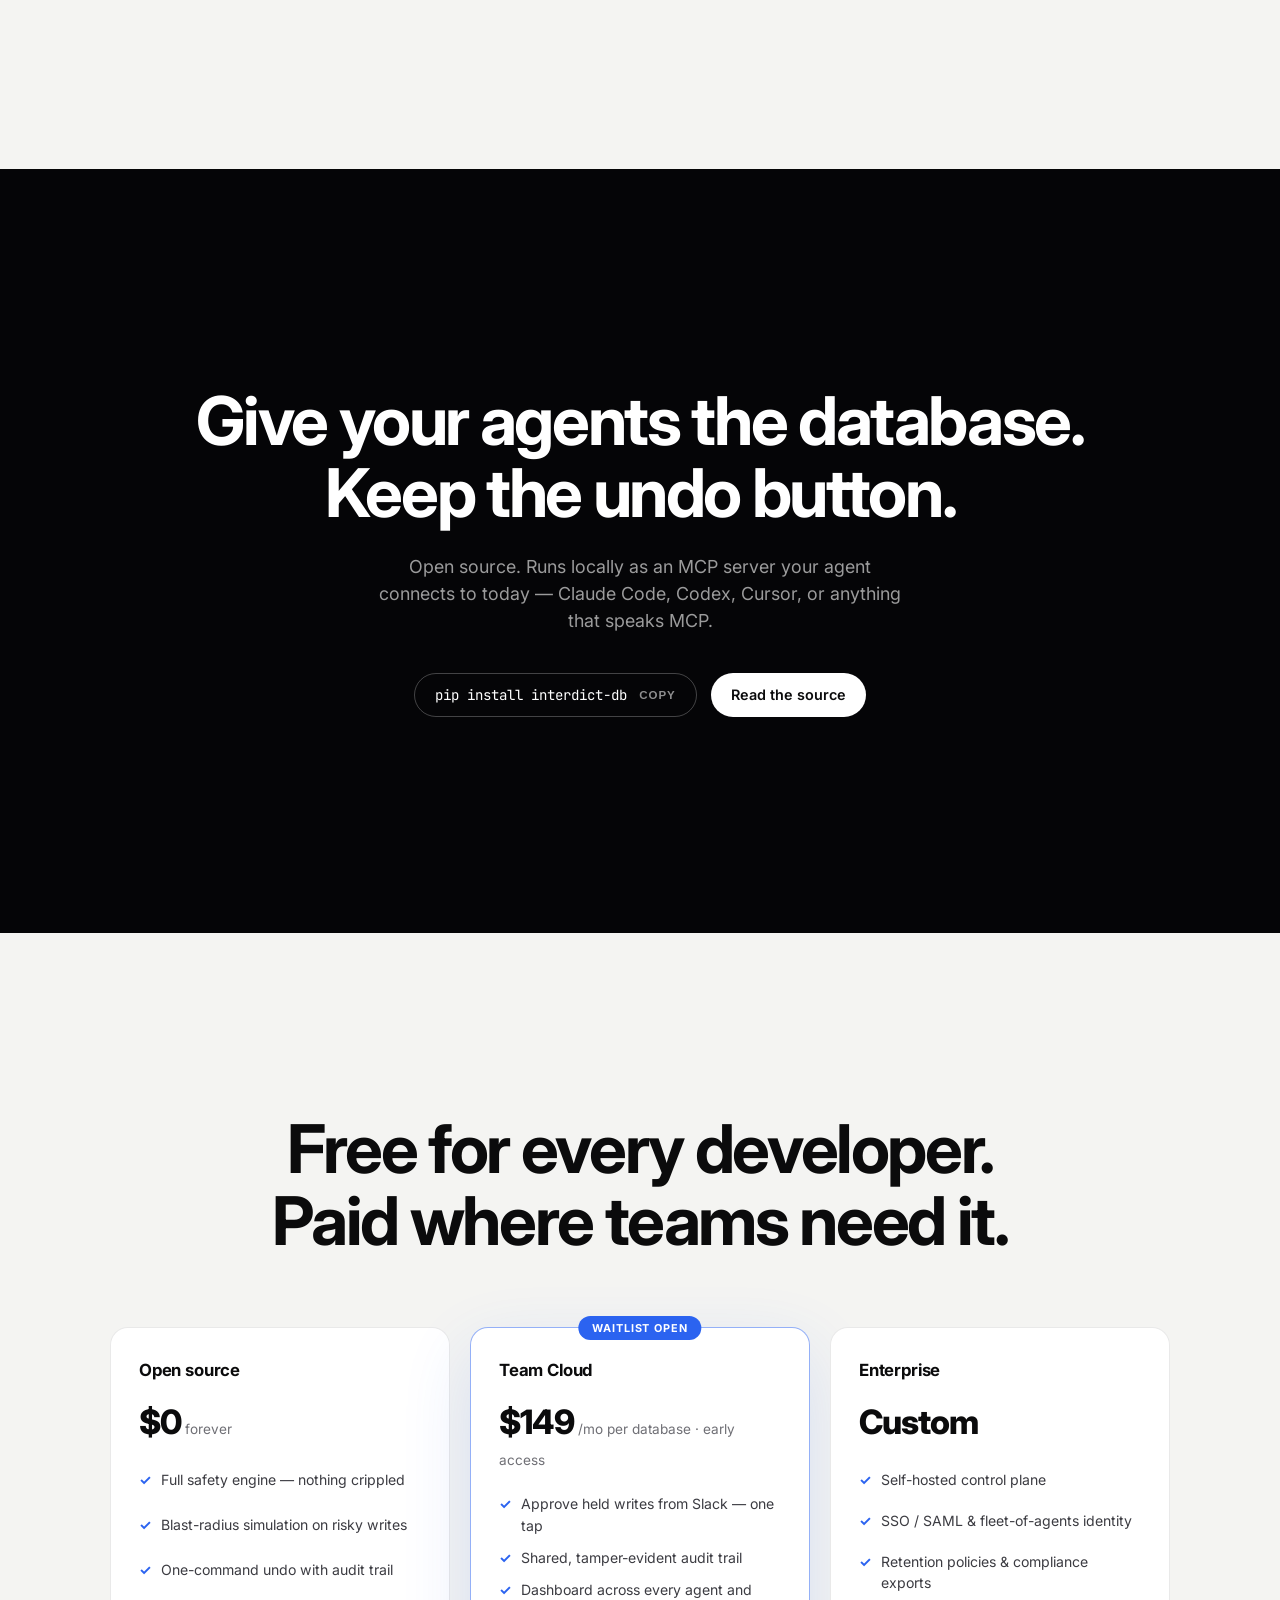
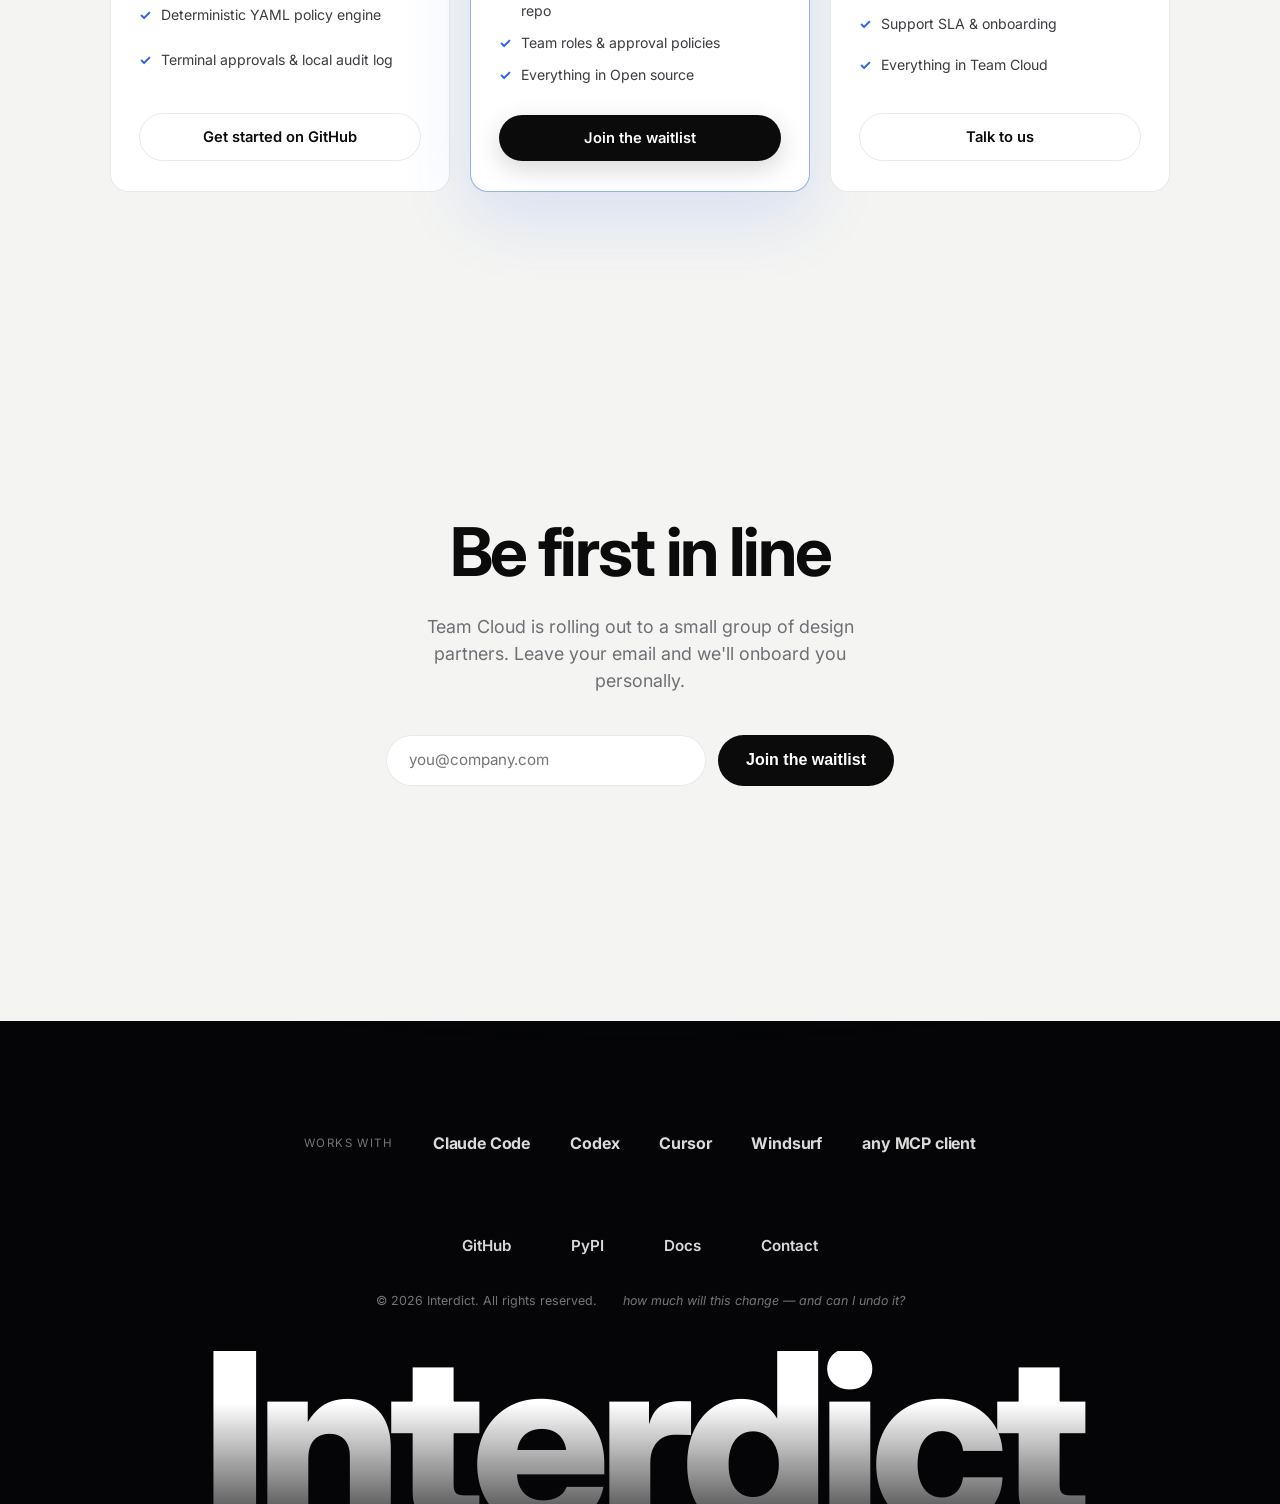
==== commit b1ed66c4: "Pricing, frontend work" ====
--- a/website/index.html
+++ b/website/index.html
@@ -1,411 +1,369 @@
 <!doctype html>
-<html lang="en" data-theme="dark">
+<html lang="en">
   <head>
     <meta charset="utf-8" />
     <meta name="viewport" content="width=device-width, initial-scale=1" />
-    <title>Interdict — the runtime layer between AI agents and Postgres</title>
+    <title>Interdict — the safety layer between AI agents and your database</title>
     <meta
       name="description"
-      content="Interdict sits between AI agents and Postgres: it previews blast radius, blocks dangerous writes, requires out-of-band approval, and records undo."
+      content="Interdict measures the blast radius of every risky agent write before it runs, holds it for human approval, and makes every allowed write undoable with one command."
     />
     <link rel="preconnect" href="https://fonts.googleapis.com" />
     <link rel="preconnect" href="https://fonts.gstatic.com" crossorigin />
     <link
-      href="https://fonts.googleapis.com/css2?family=Fraunces:ital,opsz,wght@0,9..144,400;0,9..144,500;0,9..144,600;1,9..144,500&family=Spectral:ital,wght@0,300;0,400;0,500;1,400&family=Spline+Sans+Mono:wght@400;500&display=swap"
+      href="https://fonts.googleapis.com/css2?family=Inter:wght@400;500;600;700;800&family=JetBrains+Mono:wght@400;500&display=swap"
       rel="stylesheet"
     />
     <link rel="stylesheet" href="styles.css" />
   </head>
   <body>
-    <!-- ─── Intro gate ───────────────────────────────────── -->
-    <section id="gate" class="gate" aria-labelledby="gate-title">
-      <!-- Hand-built ink-wash scene -->
-      <svg class="scene" viewBox="0 0 1200 800" preserveAspectRatio="xMidYMid slice" aria-hidden="true">
-        <defs>
-          <linearGradient id="sky" x1="0" y1="0" x2="0" y2="1">
-            <stop offset="0%" class="sky-top" />
-            <stop offset="60%" class="sky-mid" />
-            <stop offset="100%" class="sky-bot" />
-          </linearGradient>
-          <radialGradient id="moon" cx="50%" cy="50%" r="50%">
-            <stop offset="0%" class="moon-core" />
-            <stop offset="55%" class="moon-core" />
-            <stop offset="100%" class="moon-edge" />
-          </radialGradient>
-          <radialGradient id="halo" cx="50%" cy="50%" r="50%">
-            <stop offset="0%" class="halo-in" />
-            <stop offset="100%" class="halo-out" />
-          </radialGradient>
-          <linearGradient id="ridge1" x1="0" y1="0" x2="0" y2="1">
-            <stop offset="0%" class="ridge1-a" /><stop offset="100%" class="ridge1-b" />
-          </linearGradient>
-          <linearGradient id="ridge2" x1="0" y1="0" x2="0" y2="1">
-            <stop offset="0%" class="ridge2-a" /><stop offset="100%" class="ridge2-b" />
-          </linearGradient>
-          <linearGradient id="ridge3" x1="0" y1="0" x2="0" y2="1">
-            <stop offset="0%" class="ridge3-a" /><stop offset="100%" class="ridge3-b" />
-          </linearGradient>
-          <filter id="soft"><feGaussianBlur stdDeviation="7" /></filter>
-          <filter id="mistblur"><feGaussianBlur stdDeviation="22" /></filter>
-        </defs>
-
-        <rect x="0" y="0" width="1200" height="800" fill="url(#sky)" />
-        <circle cx="930" cy="190" r="190" fill="url(#halo)" />
-        <circle cx="930" cy="190" r="92" fill="url(#moon)" />
-
-        <!-- far ridge -->
-        <path class="ridge" fill="url(#ridge1)" filter="url(#soft)"
-          d="M0 470 C 160 420 300 470 430 415 C 560 360 700 430 840 380 C 980 330 1110 400 1200 380 L1200 800 L0 800 Z" />
-        <!-- mid ridge -->
-        <path class="ridge" fill="url(#ridge2)" filter="url(#soft)"
-          d="M0 575 C 180 520 330 575 500 510 C 650 452 780 545 940 495 C 1080 452 1150 520 1200 505 L1200 800 L0 800 Z" />
-        <!-- near ridge -->
-        <path class="ridge" fill="url(#ridge3)"
-          d="M0 700 C 220 650 380 700 560 645 C 740 592 880 678 1060 632 C 1140 612 1180 648 1200 642 L1200 800 L0 800 Z" />
-
-        <!-- drifting mist -->
-        <g class="mist">
-          <ellipse class="mist-band m1" cx="400" cy="500" rx="520" ry="34" filter="url(#mistblur)" />
-          <ellipse class="mist-band m2" cx="800" cy="580" rx="620" ry="40" filter="url(#mistblur)" />
-          <ellipse class="mist-band m3" cx="300" cy="650" rx="560" ry="46" filter="url(#mistblur)" />
-        </g>
-
-        <!-- ink blossom branch, lower-left like the reference -->
-        <g class="branch" stroke-linecap="round" fill="none">
-          <path class="limb" d="M20 800 C 90 690 70 612 150 566 C 205 534 188 486 250 470" />
-          <path class="twig" d="M150 566 C 120 540 92 540 64 556" />
-          <path class="twig" d="M196 520 C 230 504 250 470 244 432" />
-          <path class="twig" d="M250 470 C 286 470 312 452 322 418" />
-        </g>
-        <g class="blossoms">
-          <circle cx="64" cy="552" r="6" /><circle cx="52" cy="540" r="5" /><circle cx="74" cy="540" r="5" />
-          <circle cx="244" cy="432" r="6" /><circle cx="232" cy="420" r="5" /><circle cx="256" cy="420" r="5" />
-          <circle cx="322" cy="418" r="6" /><circle cx="310" cy="406" r="5" /><circle cx="334" cy="406" r="5" />
-          <circle cx="200" cy="516" r="5" /><circle cx="250" cy="470" r="5" />
-        </g>
-      </svg>
-
-      <!-- falling petals -->
-      <div class="petals" aria-hidden="true">
-        <span style="--x:12vw;--d:0s;--dur:11s;--s:.9"></span>
-        <span style="--x:24vw;--d:3s;--dur:14s;--s:.7"></span>
-        <span style="--x:38vw;--d:6s;--dur:12s;--s:1.1"></span>
-        <span style="--x:51vw;--d:1.5s;--dur:15s;--s:.8"></span>
-        <span style="--x:63vw;--d:4.5s;--dur:13s;--s:1"></span>
-        <span style="--x:74vw;--d:8s;--dur:16s;--s:.6"></span>
-        <span style="--x:86vw;--d:2.5s;--dur:12s;--s:.95"></span>
-        <span style="--x:93vw;--d:5.5s;--dur:14s;--s:.75"></span>
+    <!-- ───────────────────────── header ───────────────────────── -->
+    <header class="site-header" id="siteHeader">
+      <a class="brand" href="#top" aria-label="Interdict home">
+        <span class="brand-mark" aria-hidden="true"></span>
+        <span class="brand-name">Interdict</span>
+      </a>
+      <div class="header-actions">
+        <a
+          class="header-link"
+          href="https://github.com/prisharai/Interdict"
+          target="_blank"
+          rel="noreferrer"
+          >GitHub</a
+        >
+        <a class="pill-cta" href="#waitlist">Join the waitlist</a>
       </div>
-
-      <div class="gate-inner">
-        <p class="gate-eyebrow">runtime safety · postgres</p>
-        <h1 id="gate-title" class="gate-title">Interdict</h1>
-        <p class="gate-line">A quiet layer between a careless query and an irreversible mistake.</p>
-        <button class="enter-button" type="button" aria-label="Enter the site">
-          <span class="enter-seal" aria-hidden="true">印</span>
-          <span class="enter-label">Enter</span>
-        </button>
+    </header>
+
+    <main id="top">
+      <!-- ───────────────────────── hero ───────────────────────── -->
+      <section class="hero" id="hero">
+        <div class="hero-inner">
+          <h1 class="hero-title" aria-label="The safety layer between AI agents and your database">
+            <span class="morph-line is-active"
+              >The safety layer between<br />AI&nbsp;agents and your database</span
+            >
+            <span class="morph-line"
+              >Measure the blast radius.<br />Undo the damage.</span
+            >
+            <span class="morph-line"
+              >Give agents the keys —<br />and keep the undo button.</span
+            >
+          </h1>
+          <p class="hero-sub reveal">
+            Interdict sits between your agent and Postgres. It measures how many
+            rows a risky write would really touch <em>before</em> it runs, holds
+            it for human approval, and makes every allowed write reversible with
+            one command.
+          </p>
+          <div class="hero-cta reveal">
+            <a class="pill-cta big" href="#waitlist">Join the waitlist</a>
+            <button class="ghost-cta copy-install" type="button" data-copy="pip install interdict-db">
+              <code>pip install interdict-db</code>
+              <span class="copy-hint">copy</span>
+            </button>
+          </div>
+        </div>
+
+        <div class="hero-stage" aria-hidden="false">
+          <div class="hero-glow" aria-hidden="true"></div>
+          <div class="terminal hero-terminal" role="img" aria-label="Terminal showing Interdict blocking, holding, approving and undoing an agent write">
+            <div class="terminal-bar">
+              <span class="dots"><i></i><i></i><i></i></span>
+              <span class="terminal-title">agent → interdict → postgres</span>
+            </div>
+            <pre><code><span class="t-agent">agent</span>  DELETE FROM customers;
+<span class="t-bad">✕ blocked</span> · WRITE_WITHOUT_WHERE — this would erase every row
+         <span class="t-dim">fix: add a WHERE clause that scopes the delete</span>
+
+<span class="t-agent">agent</span>  DELETE FROM customers WHERE last_order &lt; '2019-01-01';
+<span class="t-warn">⏸ held</span>    · blast radius <span class="t-strong">2,300,000 rows</span> · approval_id 8f41…
+
+<span class="t-you">you</span>    $ interdict approve 8f41
+<span class="t-good">✓ approved</span> · executed · undo_id 3811adb4
+
+<span class="t-you">you</span>    revert 3811adb4
+<span class="t-good">✓ reverted</span> — 2,300,000 rows restored</code></pre>
+          </div>
+        </div>
+      </section>
+
+      <!-- ─────────────────── statement · why now ─────────────────── -->
+      <section class="statement">
+        <h2 class="giant reveal">
+          AI agents are writing to production databases, right&nbsp;now.
+        </h2>
+      </section>
+
+      <!-- ─────────────────── incident collage ─────────────────── -->
+      <section class="collage" id="problem">
+        <div class="collage-field" aria-hidden="true">
+          <div class="mini-card c1" data-speed="0.05">
+            <div class="mini-bar"><span class="dots"><i></i><i></i><i></i></span></div>
+            <pre><code>DELETE FROM clients;</code></pre>
+            <span class="mini-tag">the missing WHERE</span>
+          </div>
+          <div class="mini-card c2" data-speed="-0.04">
+            <div class="mini-bar"><span class="dots"><i></i><i></i><i></i></span></div>
+            <pre><code>UPDATE users SET plan = 'free';</code></pre>
+            <span class="mini-tag">meant for one row</span>
+          </div>
+          <div class="mini-card c3" data-speed="0.08">
+            <div class="mini-bar"><span class="dots"><i></i><i></i><i></i></span></div>
+            <pre><code>DROP TABLE orders CASCADE;</code></pre>
+            <span class="mini-tag">wrong environment</span>
+          </div>
+          <div class="mini-card c4" data-speed="-0.06">
+            <div class="mini-bar"><span class="dots"><i></i><i></i><i></i></span></div>
+            <pre><code>TRUNCATE payments;</code></pre>
+            <span class="mini-tag">the agent was “cleaning up”</span>
+          </div>
+          <div class="mini-card c5" data-speed="0.04">
+            <div class="mini-bar"><span class="dots"><i></i><i></i><i></i></span></div>
+            <pre><code>DELETE FROM users WHERE 1=1; --</code></pre>
+            <span class="mini-tag">sneaky second statement</span>
+          </div>
+          <div class="mini-card c6" data-speed="-0.07">
+            <div class="mini-bar"><span class="dots"><i></i><i></i><i></i></span></div>
+            <pre><code>UPDATE inventory SET qty = 0;</code></pre>
+            <span class="mini-tag">staging — they thought</span>
+          </div>
+        </div>
+        <h2 class="giant reveal">
+          One statement can erase<br />years of work
+        </h2>
+        <p class="statement-sub reveal">
+          Agents type fast. Postgres does exactly what it's told. Database
+          permissions answer <em>who may touch a table</em> — never
+          <em>how much this statement will change</em>.
+        </p>
+      </section>
+
+      <!-- ─────────────────── statement · undo ─────────────────── -->
+      <section class="statement cursor-field-wrap">
+        <div class="cursor-field" aria-hidden="true">
+          <span class="cursor-pill" style="--c: #7a4bf0; --x: 16%; --y: 28%; --d: 0s">Claude</span>
+          <span class="cursor-pill" style="--c: #0fae7c; --x: 76%; --y: 24%; --d: 1.2s">Codex</span>
+          <span class="cursor-pill" style="--c: #e5468c; --x: 24%; --y: 68%; --d: 2.1s">Cursor</span>
+          <span class="cursor-pill" style="--c: #2f7df6; --x: 70%; --y: 66%; --d: 0.7s">Gemini</span>
+          <span class="cursor-pill" style="--c: #e8a020; --x: 46%; --y: 16%; --d: 1.7s">Devin</span>
+          <span class="cursor-pill" style="--c: #0fa8a8; --x: 55%; --y: 80%; --d: 2.6s">Windsurf</span>
+        </div>
+        <h2 class="giant reveal">An undo button for your database, finally</h2>
+        <p class="statement-sub reveal">
+          Not just another rule engine. Rules catch the obvious. Interdict
+          measures the <em>actual</em> damage a statement would do — and can
+          take it back after the fact.
+        </p>
+      </section>
+
+      <!-- ─────────────── sticky lifecycle diagram ─────────────── -->
+      <section class="lifecycle" id="how">
+        <div class="lifecycle-track">
+          <div class="lifecycle-scene" id="lifecycleScene">
+            <div class="lifecycle-heads">
+              <h2 class="giant life-head head-a is-active">Measure, hold, approve, undo.</h2>
+              <h2 class="giant life-head head-b">Without ever leaving the chat.</h2>
+            </div>
+            <div class="life-diagram">
+              <span class="life-line" aria-hidden="true"><span class="life-line-fill"></span></span>
+
+              <div class="life-step s1">
+                <span class="life-node"></span>
+                <div class="life-card left">
+                  <span class="life-badge bad">blocked</span>
+                  <code>DELETE FROM accounts;</code>
+                  <small>no WHERE — would hit every row. fix suggested, agent retries.</small>
+                </div>
+              </div>
+
+              <div class="life-step s2">
+                <span class="life-node"></span>
+                <div class="life-card right">
+                  <span class="life-badge warn">held for approval</span>
+                  <code>DELETE … WHERE last_order &lt; '2019'</code>
+                  <small>blast radius <b class="blast-count" data-target="2300000">0</b> rows — measured live, not guessed</small>
+                </div>
+              </div>
+
+              <div class="life-step s3">
+                <span class="life-node"></span>
+                <div class="life-card left">
+                  <span class="life-badge op">operator</span>
+                  <code>$ interdict approve 8f41</code>
+                  <small>approved from your terminal — the token never enters the chat</small>
+                </div>
+              </div>
+
+              <div class="life-step s4">
+                <span class="life-node"></span>
+                <div class="life-card right">
+                  <span class="life-badge good">executed</span>
+                  <code>DELETE 2,300,000</code>
+                  <small>before-images recorded · undo_id 3811adb4</small>
+                </div>
+              </div>
+
+              <div class="life-step s5">
+                <span class="life-node"></span>
+                <div class="life-card left">
+                  <span class="life-badge good">reverted</span>
+                  <code>revert 3811adb4</code>
+                  <small>2,300,000 rows restored — one command, fully audited</small>
+                </div>
+              </div>
+            </div>
+          </div>
+        </div>
+      </section>
+
+      <!-- ─────────────────────── stats ─────────────────────── -->
+      <section class="stats">
+        <h2 class="giant reveal">Numbers, not promises</h2>
+        <div class="stat-row reveal">
+          <div class="stat">
+            <b>2.6µs</b>
+            <span>added per statement<br />(warm hot path)</span>
+          </div>
+          <div class="stat">
+            <b>≈0ms</b>
+            <span>end-to-end overhead<br />p50 &amp; p99</span>
+          </div>
+          <div class="stat">
+            <b>0%</b>
+            <span>dangerous statements missed<br />(red corpus)</span>
+          </div>
+          <div class="stat">
+            <b>321</b>
+            <span>automated tests<br />in the suite</span>
+          </div>
+        </div>
+        <p class="stat-note reveal">
+          Deterministic checks run in memory in microseconds. Simulation is
+          gated to risky writes and time-boxed. The safe path never waits on an
+          LLM.
+        </p>
+      </section>
+
+      <!-- ─────────────────── dark cinematic band ─────────────────── -->
+      <section class="dark-band" data-dark>
+        <div class="dark-inner">
+          <h2 class="giant reveal">
+            Give your agents the database.<br />Keep the undo button.
+          </h2>
+          <p class="dark-sub reveal">
+            Open source. Runs locally as an MCP server your agent connects to
+            today — Claude Code, Codex, Cursor, or anything that speaks MCP.
+          </p>
+          <div class="dark-cta reveal">
+            <button class="ghost-cta on-dark copy-install" type="button" data-copy="pip install interdict-db">
+              <code>pip install interdict-db</code>
+              <span class="copy-hint">copy</span>
+            </button>
+            <a
+              class="pill-cta inverse"
+              href="https://github.com/prisharai/Interdict"
+              target="_blank"
+              rel="noreferrer"
+              >Read the source</a
+            >
+          </div>
+        </div>
+      </section>
+
+      <!-- ─────────────────────── pricing ─────────────────────── -->
+      <section class="pricing" id="pricing">
+        <h2 class="giant reveal">Free for every developer.<br />Paid where teams need it.</h2>
+        <div class="price-grid reveal">
+          <article class="price-card">
+            <h3>Open source</h3>
+            <p class="price"><b>$0</b><span> forever</span></p>
+            <ul>
+              <li>Full safety engine — nothing crippled</li>
+              <li>Blast-radius simulation on risky writes</li>
+              <li>One-command undo with audit trail</li>
+              <li>Deterministic YAML policy engine</li>
+              <li>Terminal approvals &amp; local audit log</li>
+            </ul>
+            <a
+              class="price-cta ghost"
+              href="https://github.com/prisharai/Interdict"
+              target="_blank"
+              rel="noreferrer"
+              >Get started on GitHub</a
+            >
+          </article>
+
+          <article class="price-card featured">
+            <span class="feat-tag">waitlist open</span>
+            <h3>Team Cloud</h3>
+            <p class="price"><b>$149</b><span> /mo per database · early access</span></p>
+            <ul>
+              <li>Approve held writes from Slack — one tap</li>
+              <li>Shared, tamper-evident audit trail</li>
+              <li>Dashboard across every agent and repo</li>
+              <li>Team roles &amp; approval policies</li>
+              <li>Everything in Open source</li>
+            </ul>
+            <a class="price-cta solid" href="#waitlist">Join the waitlist</a>
+          </article>
+
+          <article class="price-card">
+            <h3>Enterprise</h3>
+            <p class="price"><b>Custom</b></p>
+            <ul>
+              <li>Self-hosted control plane</li>
+              <li>SSO / SAML &amp; fleet-of-agents identity</li>
+              <li>Retention policies &amp; compliance exports</li>
+              <li>Support SLA &amp; onboarding</li>
+              <li>Everything in Team Cloud</li>
+            </ul>
+            <a class="price-cta ghost" href="mailto:pr482@cornell.edu?subject=Interdict%20Enterprise">Talk to us</a>
+          </article>
+        </div>
+      </section>
+
+      <!-- ─────────────────────── waitlist ─────────────────────── -->
+      <section class="waitlist" id="waitlist">
+        <h2 class="giant reveal">Be first in line</h2>
+        <p class="statement-sub reveal">
+          Team Cloud is rolling out to a small group of design partners. Leave
+          your email and we'll onboard you personally.
+        </p>
+        <form class="waitlist-form reveal" id="waitlistForm" novalidate>
+          <input
+            type="email"
+            name="email"
+            id="waitlistEmail"
+            placeholder="you@company.com"
+            autocomplete="email"
+            required
+            aria-label="Work email"
+          />
+          <button class="pill-cta big" type="submit">Join the waitlist</button>
+        </form>
+        <p class="waitlist-note" id="waitlistNote" role="status" aria-live="polite"></p>
+      </section>
+    </main>
+
+    <!-- ─────────────────────── footer ─────────────────────── -->
+    <footer class="footer" data-dark>
+      <div class="works-with" aria-label="Works with">
+        <span>works with</span>
+        <b>Claude Code</b><b>Codex</b><b>Cursor</b><b>Windsurf</b><b>any MCP client</b>
       </div>
-      <div class="gate-foot" aria-hidden="true">ai agent guardrail&nbsp;·&nbsp;out-of-band approval&nbsp;·&nbsp;instant undo</div>
-    </section>
-
-    <!-- ─── Site ─────────────────────────────────────────── -->
-    <div id="site" class="site" aria-hidden="true">
-      <header class="site-header">
-        <a class="brand" href="#top">Interdict</a>
-        <nav class="nav" aria-label="Primary">
-          <a href="#quickstart">Start</a>
-          <a href="#demo">Flows</a>
-          <a href="#problem">Why</a>
-        </nav>
-        <div class="header-actions">
-          <a class="header-link" href="https://github.com/prisharai/Interdict" target="_blank" rel="noreferrer">GitHub</a>
-          <button class="theme-toggle" type="button" role="switch" aria-checked="true" aria-label="Toggle dark and light mode">
-            <span class="theme-track">
-              <span class="theme-opt theme-opt-dark" aria-hidden="true">夜 Night</span>
-              <span class="theme-opt theme-opt-light" aria-hidden="true">昼 Day</span>
-              <span class="theme-knob" aria-hidden="true"></span>
-            </span>
-          </button>
-        </div>
-      </header>
-
-      <main id="top">
-        <!-- Hero -->
-        <section class="hero section">
-          <svg class="hero-wash" viewBox="0 0 1200 800" preserveAspectRatio="xMidYMid slice" aria-hidden="true">
-            <use href="#halo" />
-          </svg>
-          <div class="hero-copy">
-            <p class="eyebrow reveal" style="--i:0">agent-native database safety</p>
-            <h2 class="hero-title reveal" style="--i:1">Run Interdict locally in four steps.</h2>
-            <p class="lede reveal" style="--i:2">
-              Start the demo database, launch the MCP server, connect Claude Code,
-              then test block, hold, approve, execute, and undo. Interdict sits
-              between AI agents and Postgres so risky writes are measured before
-              they touch data.
-            </p>
-            <div class="action-row reveal" style="--i:3">
-              <a class="button primary" href="#quickstart">Run it locally</a>
-              <a class="button ghost" href="https://github.com/prisharai/Interdict" target="_blank" rel="noreferrer">Read the source</a>
-            </div>
-            <ul class="hero-facts reveal" style="--i:4">
-              <li><b>blocks</b> unscoped destructive writes before Postgres</li>
-              <li><b>holds</b> risky writes for out-of-band terminal approval</li>
-              <li><b>undoes</b> approved writes with an audit trail</li>
-            </ul>
-          </div>
-
-          <aside class="agent-layer-visual reveal scroll-lag" style="--i:3; --lag: 0.08" aria-label="Interdict sits between AI agents and Postgres">
-            <div class="layer-node node-agent">
-              <span>AI agent</span>
-              <strong>Claude / Codex</strong>
-            </div>
-            <div class="layer-flow" aria-hidden="true">
-              <span></span><span></span><span></span>
-            </div>
-            <div class="layer-core">
-              <span class="core-ring"></span>
-              <span class="core-ring"></span>
-              <span class="core-ring"></span>
-              <strong>Interdict</strong>
-              <em>parse · simulate · approve · undo</em>
-            </div>
-            <div class="layer-flow reverse" aria-hidden="true">
-              <span></span><span></span><span></span>
-            </div>
-            <div class="layer-node node-db">
-              <span>Postgres</span>
-              <strong>protected data</strong>
-            </div>
-            <div class="layer-proof">
-              <b>held</b>
-              <span>DELETE would affect 2,300,000 rows</span>
-            </div>
-          </aside>
-
-          <aside class="console hero-console reveal scroll-lag" style="--i:4; --lag: 0.04" aria-label="Terminal example">
-            <div class="console-bar">
-              <span class="console-dots" aria-hidden="true"><i></i><i></i><i></i></span>
-              <span class="console-title">agent → interdict → postgres</span>
-            </div>
-            <pre><code><span class="prompt">agent.run_query</span> UPDATE users SET plan = 'free';
-
-<span class="bad">✕ blocked — WRITE_WITHOUT_WHERE</span>
-This UPDATE has no WHERE clause; it would rewrite
-every row in <span class="lav">users</span>.
-
-<span class="dim">suggested_fix</span>  add a WHERE that scopes the rows
-<span class="dim">retryable</span>      true</code></pre>
-          </aside>
-        </section>
-
-        <!-- Problem -->
-        <section id="problem" class="section split">
-          <div class="split-head">
-            <p class="eyebrow">why it exists</p>
-            <h2>Database permissions can grant access. They can't measure damage.</h2>
-          </div>
-          <div class="body-copy">
-            <p>
-              A Postgres role can say whether someone may touch the
-              <span class="lav">orders</span> table. It cannot say whether
-              <em>this exact statement</em> changes one row or two million — or
-              whether the change can be reversed without restoring a full backup
-              and throwing away everyone else's work.
-            </p>
-            <p>
-              That missing layer is where real accidents live: the unscoped
-              <span class="lav">UPDATE</span>, the agent that misreads its own
-              task, the <span class="lav">DELETE</span> that was meant for staging.
-              Interdict is the agent-native runtime layer for exactly that gap.
-            </p>
-          </div>
-        </section>
-
-        <!-- Demo -->
-        <section id="demo" class="section">
-          <div class="section-head">
-            <p class="eyebrow">see it work</p>
-            <h2>Three things you'll watch it do.</h2>
-            <p class="section-sub">Block a dangerous write, hold a risky one for human approval, and undo a committed change.</p>
-          </div>
-          <div class="moment-grid">
-            <article class="console moment-card">
-              <div class="console-bar">
-                <span class="console-dots" aria-hidden="true"><i></i><i></i><i></i></span>
-                <span class="console-title">1 · it blocks, with a fix</span>
-              </div>
-              <pre><code><span class="prompt">agent.run_query</span> UPDATE users SET plan='free';
-
-<span class="bad">blocked: true</span>
-reason: WRITE_WITHOUT_WHERE
-plain: this rewrites every row
-fix: add WHERE id = … or a scope</code></pre>
-            </article>
-            <article class="console moment-card featured">
-              <div class="console-bar">
-                <span class="console-dots" aria-hidden="true"><i></i><i></i><i></i></span>
-                <span class="console-title">2 · it holds for human approval</span>
-              </div>
-              <pre><code><span class="prompt">agent.run_query</span> DELETE FROM clients
-          WHERE active = true;
-
-<span class="warn">held for approval</span>
-blast radius:  <span class="good">2,300,000 rows</span>  (precise)
-approval_id:   8f41...
-expires:       30 minutes
-
-human runs:    interdict approve 8f41...
-agent calls:   run_approved_query(8f41...)</code></pre>
-            </article>
-            <article class="console moment-card">
-              <div class="console-bar">
-                <span class="console-dots" aria-hidden="true"><i></i><i></i><i></i></span>
-                <span class="console-title">3 · it puts things back</span>
-              </div>
-              <pre><code><span class="prompt">agent.run_query</span> UPDATE accounts
-          SET balance=0 WHERE id=1;
-<span class="good">✓ UPDATE 1</span>   undo_id 3811adb4
-
-<span class="prompt">operator</span> revert_write(3811adb4)
-<span class="good">✓ reverted — 1 row restored</span></code></pre>
-            </article>
-          </div>
-        </section>
-
-        <!-- Method -->
-        <section id="method" class="section">
-          <div class="section-head">
-            <p class="eyebrow">how it works</p>
-            <h2>Four steps between a query and your data.</h2>
-            <p class="section-sub">The whole decision is deterministic and runs in memory, so the safe path stays fast.</p>
-          </div>
-          <ol class="steps">
-            <li class="step">
-              <span class="step-number">一</span>
-              <h3>Parse</h3>
-              <p>A real Postgres parser, not regex — so comments, casing, aliases, and stray semicolons are read structurally, not guessed.</p>
-            </li>
-            <li class="step">
-              <span class="step-number">二</span>
-              <h3>Classify</h3>
-              <p>Reads, writes, DDL, catalog access, risky functions, and dangerously broad scopes are each identified by shape.</p>
-            </li>
-            <li class="step">
-              <span class="step-number">三</span>
-              <h3>Simulate</h3>
-              <p>Risky writes run inside a time-boxed throwaway transaction that is rolled back, returning the real affected-row count.</p>
-            </li>
-            <li class="step">
-              <span class="step-number">四</span>
-              <h3>Decide</h3>
-              <p>Allow, hold for out-of-band approval, or block with a fix — and record an undo path whenever the write can be safely reversed.</p>
-            </li>
-          </ol>
-
-          <div class="feature-band">
-            <article class="feature"><h3>Blast-radius preview</h3><p>Impact is measured against the live database, not inferred from the SQL text.</p></article>
-            <article class="feature"><h3>Instant undo</h3><p>Reverse one bad action by id — no full restore, no collateral data loss.</p></article>
-            <article class="feature"><h3>Human approval boundary</h3><p>Held writes are approved from the operator's terminal; tokens never pass through chat.</p></article>
-            <article class="feature"><h3>Negligible overhead</h3><p>Deterministic checks run in microseconds; the benchmark reports ~0&nbsp;ms end to end.</p></article>
-          </div>
-        </section>
-
-        <!-- Quickstart -->
-        <section id="quickstart" class="section">
-          <div class="section-head">
-            <p class="eyebrow">start here</p>
-            <h2>Exact steps to run Interdict locally right now.</h2>
-            <p class="section-sub">Use the bundled Pagila database first. Then replace the DSN with your own Postgres connection string.</p>
-          </div>
-          <div class="runbook">
-            <div class="runbook-tabs" role="tablist" aria-label="Setup steps">
-              <button class="run-tab is-active" type="button" data-step="0">database</button>
-              <button class="run-tab" type="button" data-step="1">server</button>
-              <button class="run-tab" type="button" data-step="2">connect</button>
-              <button class="run-tab" type="button" data-step="3">test</button>
-            </div>
-            <div class="runbook-panel">
-              <div class="run-copy">
-                <p class="run-label" id="run-step-label">step 1</p>
-                <h3 id="run-step-title">Start the dev database</h3>
-                <p id="run-step-copy">Bring up the bundled Pagila Postgres fixture.</p>
-                <div class="run-expected">
-                  <span>what good looks like</span>
-                  <p id="run-step-expected">Postgres is running on localhost:5433 with the pagila database loaded.</p>
-                </div>
-                <p class="run-note" id="run-step-note">If the database is already up, this command is a no-op.</p>
-              </div>
-              <div class="console run-command">
-                <div class="console-bar">
-                  <span class="console-dots" aria-hidden="true"><i></i><i></i><i></i></span>
-                  <button class="copy-command" type="button">copy</button>
-                </div>
-                <pre><code id="run-step-code">docker compose up -d</code></pre>
-              </div>
-            </div>
-          </div>
-          <div class="manual-grid">
-            <article class="manual-card">
-              <span class="tag">active</span>
-              <h3>Verify once per chat.</h3>
-              <p>After connecting Claude Code, ask it to call <code>interdict_status</code>. You should see the guarded DSN.</p>
-            </article>
-            <article class="manual-card">
-              <span class="tag">approval</span>
-              <h3>Approve outside chat.</h3>
-              <p>Run <code>interdict approve &lt;id&gt;</code> in your terminal with <code>AGENT_OPERATOR_TOKEN</code> set in that shell.</p>
-            </article>
-            <article class="manual-card">
-              <span class="tag">undo</span>
-              <h3>Reverse by id.</h3>
-              <p>Successful writes return an <code>undo_id</code>. Ask Claude Code to call <code>revert_write</code> with that id.</p>
-            </article>
-          </div>
-
-          <div class="prompt-lab">
-            <div class="prompt-lab-head">
-              <p class="eyebrow">test flow</p>
-              <h3>Four prompts prove the loop.</h3>
-              <p>Use the bundled database before pointing Interdict at production.</p>
-            </div>
-            <div class="prompt-grid">
-              <article class="prompt-card">
-                <span class="tag">block</span>
-                <p>delete all customers</p>
-                <small>Expected: blocked because the write is unscoped.</small>
-              </article>
-              <article class="prompt-card">
-                <span class="tag">hold</span>
-                <p>delete the first 100 customers</p>
-                <small>Expected: held with an approval_id and clear next steps.</small>
-              </article>
-              <article class="prompt-card">
-                <span class="tag">approve</span>
-                <p>After terminal approval, call run_approved_query with the approval_id.</p>
-                <small>Expected: the write runs and returns an undo_id.</small>
-              </article>
-              <article class="prompt-card">
-                <span class="tag">undo</span>
-                <p>undo the delete</p>
-                <small>Expected: Claude Code calls revert_write and restores the rows.</small>
-              </article>
-            </div>
-          </div>
-        </section>
-
-      </main>
-
-      <footer class="footer">
-        <span class="footer-mark">Interdict <em>印</em></span>
-        <span class="footer-line">how much will this change — and can I undo it?</span>
-        <span class="footer-links">
-          <a href="https://github.com/prisharai/Interdict" target="_blank" rel="noreferrer">GitHub</a>
-          <a href="../README.md">Docs</a>
-        </span>
-      </footer>
-    </div>
+      <div class="footer-links">
+        <a href="https://github.com/prisharai/Interdict" target="_blank" rel="noreferrer">GitHub</a>
+        <a href="https://pypi.org/project/interdict-db/" target="_blank" rel="noreferrer">PyPI</a>
+        <a href="https://github.com/prisharai/Interdict#readme" target="_blank" rel="noreferrer">Docs</a>
+        <a href="mailto:pr482@cornell.edu">Contact</a>
+      </div>
+      <div class="footer-legal">
+        <span>© 2026 Interdict. All rights reserved.</span>
+        <span class="footer-tag">how much will this change — and can I undo it?</span>
+      </div>
+      <div class="footer-wordmark" aria-hidden="true">Interdict</div>
+    </footer>
 
     <script src="script.js"></script>
   </body>
--- a/website/styles.css
+++ b/website/styles.css
@@ -1,781 +1,921 @@
-/* ─────────────────────────────────────────────────────────
-   Interdict — ink-wash 山水 · editorial serif · seal-red accent
-   ───────────────────────────────────────────────────────── */
+/* ═══════════════════════════════════════════════════════════════
+   Interdict — landing styles
+   Visual language modeled on opacity.com: near-white canvas, one
+   giant centered statement per scroll beat, blur-in reveals, soft
+   blue glows, drifting cursor pills, sticky scroll-driven diagram,
+   dark cinematic band, giant cropped wordmark footer.
+   ═══════════════════════════════════════════════════════════════ */
 
 :root {
-  color-scheme: dark;
-
-  /* night ink (default) */
-  --ink-0: #07070d;
-  --ink-1: #0b0a12;
-  --ink-2: #11101b;
-  --surface: rgba(14, 13, 23, 0.74);
-  --line: rgba(178, 166, 210, 0.11);
-  --line-2: rgba(178, 166, 210, 0.22);
-
-  --paper: #e8e0d4;          /* warm rice-paper text */
-  --paper-dim: #aaa0b7;
-  --muted: #6f687f;
-
-  --lav: #a792d3;            /* muted lavender */
-  --lav-bright: #c0aceb;
-  --lav-deep: #7962b0;
-  --lav-faint: rgba(167, 146, 211, 0.075);
-  --lav-glow: rgba(167, 146, 211, 0.22);
-
-  --seal: #c84b33;           /* vermilion chop */
-  --seal-soft: rgba(200, 75, 51, 0.14);
-
-  --warn: #e3bd7c;
-  --ok: #9ed8bf;
-
-  /* scene tones (dark) */
-  --sky-a: #0a0912; --sky-b: #141120; --sky-c: #07070d;
-  --moon-a: #efe7df; --moon-b: rgba(239,231,223,0);
-  --halo-a: rgba(194,178,226,0.22); --halo-b: rgba(194,178,226,0);
-  --r1a:#29243d; --r1b:#171426; --r2a:#211d34; --r2b:#12101e; --r3a:#161327; --r3b:#070612;
-  --mist: rgba(225,217,236,0.07);
-  --branch: rgba(228,219,238,0.55);
-  --bloom: rgba(190,168,228,0.85);
-
-  --disp: "Fraunces", Georgia, serif;
-  --body: "Spectral", Georgia, serif;
-  --mono: "Spline Sans Mono", ui-monospace, SFMono-Regular, Menlo, monospace;
-
-  --r: 4px;
-  --shadow: 0 36px 90px -40px rgba(0,0,0,0.72);
-  --maxw: 1140px;
-  --pad: clamp(80px, 11vw, 150px);
-}
-
-[data-theme="light"] {
-  color-scheme: light;
-
-  --ink-0: #ece3d2;          /* aged paper */
-  --ink-1: #f2ebdd;
-  --ink-2: #fbf6ec;
-  --surface: rgba(251, 246, 236, 0.74);
-  --line: rgba(70, 54, 96, 0.14);
-  --line-2: rgba(70, 54, 96, 0.26);
-
-  --paper: #221b2c;          /* ink text */
-  --paper-dim: #54485f;
-  --muted: #837794;
-
-  --lav: #6a55a0;
-  --lav-bright: #5a468f;
-  --lav-deep: #493676;
-  --lav-faint: rgba(106, 85, 160, 0.08);
-  --lav-glow: rgba(106, 85, 160, 0.20);
-
-  --seal: #bf3f29;
-  --seal-soft: rgba(191, 63, 41, 0.12);
-
-  --warn: #a9791f;
-  --ok: #2f8a6c;
-
-  --sky-a:#dcd1e0; --sky-b:#e7dcdf; --sky-c:#cfc6d8;
-  --moon-a:#fffaf2; --moon-b:rgba(255,250,242,0);
-  --halo-a:rgba(255,250,242,0.7); --halo-b:rgba(255,250,242,0);
-  --r1a:#b9aecb; --r1b:#cabfd6; --r2a:#9f93b8; --r2b:#b3a8c8; --r3a:#7e7199; --r3b:#94889f;
-  --mist: rgba(255,252,246,0.5);
-  --branch: rgba(60,46,82,0.6);
-  --bloom: rgba(120,92,170,0.8);
-
-  --shadow: 0 36px 80px -44px rgba(70,50,110,0.4);
-}
-
-* { box-sizing: border-box; }
+  --bg: #f4f4f2;
+  --ink: #0b0b0c;
+  --muted: #6f6f75;
+  --line: rgba(11, 11, 12, 0.09);
+  --card: #ffffff;
+  --blue: #2b63f0;
+  --blue-bright: #3d79ff;
+  --dark: #050507;
+  --bad: #d64545;
+  --warn: #c98a1b;
+  --good: #14996b;
+  --sans: "Inter", -apple-system, "Segoe UI", sans-serif;
+  --mono: "JetBrains Mono", ui-monospace, "SF Mono", monospace;
+  --ease: cubic-bezier(0.22, 0.61, 0.21, 1);
+}
+
+* { box-sizing: border-box; margin: 0; padding: 0; }
+
 html { scroll-behavior: smooth; }
-html.is-lagging { scroll-behavior: auto; }
 
 body {
-  margin: 0;
-  min-width: 320px;
-  font-family: var(--body);
-  font-weight: 400;
-  line-height: 1.62;
-  color: var(--paper);
-  background:
-    radial-gradient(1000px 560px at 82% -6%, var(--lav-faint), transparent 60%),
-    linear-gradient(180deg, var(--ink-0), var(--ink-1) 50%, var(--ink-0));
-  transition: background 500ms ease, color 500ms ease;
+  font-family: var(--sans);
+  background: var(--bg);
+  color: var(--ink);
+  line-height: 1.5;
+  -webkit-font-smoothing: antialiased;
+  overflow-x: hidden;
 }
 
 a { color: inherit; text-decoration: none; }
-button { font: inherit; cursor: pointer; }
-pre, code { font-family: var(--mono); }
-pre { margin: 0; overflow-x: auto; }
-p, h1, h2, h3 { margin-top: 0; }
-p { color: var(--paper-dim); }
-em { font-style: italic; color: var(--lav); }
-.lav { color: var(--lav); }
-
-.eyebrow {
-  margin: 0 0 18px;
-  color: var(--seal);
+code, pre { font-family: var(--mono); }
+
+::selection { background: rgba(43, 99, 240, 0.18); }
+
+/* ─────────────────────────── header ─────────────────────────── */
+
+.site-header {
+  position: fixed;
+  inset: 0 0 auto 0;
+  z-index: 50;
+  display: flex;
+  align-items: center;
+  justify-content: space-between;
+  padding: 20px 28px;
+  transition: color 0.4s var(--ease);
+}
+
+.brand {
+  display: flex;
+  align-items: center;
+  gap: 10px;
+  font-weight: 700;
+  font-size: 1.06rem;
+  letter-spacing: -0.02em;
+}
+
+.brand-mark {
+  width: 26px;
+  height: 26px;
+  border-radius: 7px;
+  background: currentColor;
+  position: relative;
+  flex: none;
+}
+.brand-mark::after {
+  content: "";
+  position: absolute;
+  inset: 6px;
+  border-radius: 50%;
+  background: var(--bg);
+  transition: background 0.4s var(--ease);
+}
+
+.header-actions { display: flex; align-items: center; gap: 20px; }
+
+.header-link {
+  font-size: 0.9rem;
+  font-weight: 500;
+  opacity: 0.75;
+  transition: opacity 0.2s;
+}
+.header-link:hover { opacity: 1; }
+
+/* pill CTA — the single black button, Opacity-style */
+.pill-cta {
+  display: inline-flex;
+  align-items: center;
+  justify-content: center;
+  background: var(--ink);
+  color: #fff;
+  font-size: 0.9rem;
+  font-weight: 600;
+  padding: 10px 20px;
+  border-radius: 999px;
+  border: none;
+  cursor: pointer;
+  transition: transform 0.25s var(--ease), background 0.25s, box-shadow 0.25s;
+}
+.pill-cta:hover {
+  transform: translateY(-1px);
+  box-shadow: 0 8px 24px rgba(11, 11, 12, 0.18);
+}
+.pill-cta.big { font-size: 1rem; padding: 14px 28px; }
+.pill-cta.inverse { background: #fff; color: var(--ink); }
+
+/* header inverts over dark sections */
+.site-header.on-dark { color: #fff; }
+.site-header.on-dark .brand-mark::after { background: var(--dark); }
+.site-header.on-dark .pill-cta { background: #fff; color: var(--ink); }
+
+/* ─────────────────────────── reveals ─────────────────────────── */
+
+.reveal {
+  opacity: 0;
+  transform: translateY(30px);
+  filter: blur(14px);
+  transition:
+    opacity 1s var(--ease),
+    transform 1s var(--ease),
+    filter 1s var(--ease);
+}
+.reveal.in {
+  opacity: 1;
+  transform: none;
+  filter: blur(0);
+}
+
+/* the giant centered statement type */
+.giant {
+  font-size: clamp(2.1rem, 5.4vw, 4.2rem);
+  font-weight: 700;
+  letter-spacing: -0.035em;
+  line-height: 1.07;
+  text-align: center;
+  max-width: 20ch;
+  margin-inline: auto;
+}
+
+.statement-sub {
+  text-align: center;
+  max-width: 46ch;
+  margin: 26px auto 0;
+  font-size: clamp(1rem, 1.4vw, 1.15rem);
+  color: var(--muted);
+}
+.statement-sub em { font-style: normal; color: var(--ink); font-weight: 600; }
+
+/* ─────────────────────────── hero ─────────────────────────── */
+
+.hero {
+  min-height: 100vh;
+  display: flex;
+  flex-direction: column;
+  align-items: center;
+  padding-top: clamp(120px, 18vh, 190px);
+  position: relative;
+  overflow: hidden;
+}
+
+.hero-inner {
+  text-align: center;
+  padding: 0 24px;
+  max-width: 980px;
+  position: relative;
+  z-index: 2;
+}
+
+.hero-title {
+  position: relative;
+  font-size: clamp(2rem, 4.9vw, 4.1rem);
+  font-weight: 700;
+  letter-spacing: -0.04em;
+  line-height: 1.08;
+}
+
+/* blur-morphing headline, Opacity hero style.
+   The first line is static so it sizes the container;
+   the alternates are stacked absolutely on top. */
+.morph-line {
+  display: block;
+  position: absolute;
+  inset: 0;
+  opacity: 0;
+  filter: blur(16px);
+  transform: translateY(10px);
+  transition:
+    opacity 1.1s var(--ease),
+    filter 1.1s var(--ease),
+    transform 1.1s var(--ease);
+  will-change: opacity, filter;
+}
+.morph-line:first-child { position: relative; }
+.morph-line.is-active {
+  opacity: 1;
+  filter: blur(0);
+  transform: none;
+}
+
+.hero-sub {
+  margin: 26px auto 0;
+  max-width: 52ch;
+  font-size: clamp(1rem, 1.5vw, 1.18rem);
+  color: var(--muted);
+  transition-delay: 0.15s;
+}
+.hero-sub em { font-style: normal; color: var(--ink); font-weight: 600; }
+
+.hero-cta {
+  margin-top: 34px;
+  display: flex;
+  gap: 14px;
+  justify-content: center;
+  align-items: center;
+  flex-wrap: wrap;
+  transition-delay: 0.3s;
+}
+
+.ghost-cta {
+  display: inline-flex;
+  align-items: center;
+  gap: 12px;
+  background: transparent;
+  border: 1px solid var(--line);
+  border-radius: 999px;
+  padding: 12px 20px;
+  font-size: 0.92rem;
+  cursor: pointer;
+  color: var(--ink);
+  transition: border-color 0.2s, background 0.2s;
+}
+.ghost-cta:hover { border-color: rgba(11, 11, 12, 0.3); background: rgba(255, 255, 255, 0.6); }
+.ghost-cta code { font-size: 0.88rem; }
+.ghost-cta .copy-hint {
+  font-size: 0.72rem;
+  font-weight: 600;
+  text-transform: uppercase;
+  letter-spacing: 0.08em;
+  color: var(--muted);
+}
+.ghost-cta.on-dark { border-color: rgba(255, 255, 255, 0.25); color: #fff; }
+.ghost-cta.on-dark:hover { border-color: rgba(255, 255, 255, 0.55); background: rgba(255, 255, 255, 0.06); }
+.ghost-cta.on-dark .copy-hint { color: rgba(255, 255, 255, 0.55); }
+
+/* product window rising from the bottom edge, blue glow behind */
+.hero-stage {
+  position: relative;
+  width: 100%;
+  display: flex;
+  justify-content: center;
+  margin-top: clamp(48px, 8vh, 90px);
+  flex: 1;
+  align-items: flex-end;
+}
+
+.hero-glow {
+  position: absolute;
+  bottom: -42%;
+  left: 50%;
+  transform: translateX(-50%);
+  width: 130vw;
+  height: 80vh;
+  background: radial-gradient(
+    ellipse 55% 60% at 50% 100%,
+    rgba(61, 121, 255, 0.85) 0%,
+    rgba(43, 99, 240, 0.45) 38%,
+    rgba(43, 99, 240, 0) 72%
+  );
+  filter: blur(30px);
+  pointer-events: none;
+}
+
+.terminal {
+  background: #0d0d11;
+  border-radius: 14px 14px 0 0;
+  box-shadow:
+    0 -10px 60px rgba(43, 99, 240, 0.25),
+    0 30px 80px rgba(11, 11, 12, 0.35);
+  width: min(860px, 92vw);
+  position: relative;
+  z-index: 2;
+}
+
+.terminal-bar {
+  display: flex;
+  align-items: center;
+  gap: 14px;
+  padding: 13px 18px;
+  border-bottom: 1px solid rgba(255, 255, 255, 0.07);
+}
+.dots { display: inline-flex; gap: 6px; }
+.dots i {
+  width: 11px;
+  height: 11px;
+  border-radius: 50%;
+  background: rgba(255, 255, 255, 0.14);
+}
+.terminal-title {
   font-family: var(--mono);
-  font-size: 12px;
-  font-weight: 500;
-  letter-spacing: 0.26em;
+  font-size: 0.76rem;
+  color: rgba(255, 255, 255, 0.45);
+}
+
+.terminal pre {
+  padding: 22px 24px 30px;
+  font-size: clamp(0.7rem, 1.35vw, 0.86rem);
+  line-height: 1.75;
+  color: rgba(255, 255, 255, 0.82);
+  overflow-x: auto;
+}
+
+.t-agent { color: #8f7bf5; font-weight: 500; }
+.t-you { color: #4ea0f6; font-weight: 500; }
+.t-bad { color: #ff7a7a; font-weight: 500; }
+.t-warn { color: #f0b45a; font-weight: 500; }
+.t-good { color: #47d19a; font-weight: 500; }
+.t-dim { color: rgba(255, 255, 255, 0.42); }
+.t-strong { color: #fff; font-weight: 700; }
+
+/* ─────────────────────── statements ─────────────────────── */
+
+.statement {
+  min-height: 88vh;
+  display: flex;
+  flex-direction: column;
+  justify-content: center;
+  align-items: center;
+  padding: 120px 24px;
+  position: relative;
+}
+
+/* ─────────────────── incident collage ─────────────────── */
+
+.collage {
+  position: relative;
+  min-height: 120vh;
+  display: flex;
+  flex-direction: column;
+  justify-content: center;
+  align-items: center;
+  padding: 140px 24px;
+}
+
+.collage-field {
+  position: absolute;
+  inset: 0;
+  pointer-events: none;
+}
+
+.mini-card {
+  position: absolute;
+  background: var(--card);
+  border: 1px solid var(--line);
+  border-radius: 10px;
+  box-shadow: 0 14px 40px rgba(11, 11, 12, 0.08);
+  width: clamp(190px, 22vw, 280px);
+  overflow: hidden;
+  will-change: transform;
+}
+.mini-bar {
+  padding: 8px 12px;
+  border-bottom: 1px solid var(--line);
+}
+.mini-bar .dots i { background: rgba(11, 11, 12, 0.12); width: 8px; height: 8px; }
+.mini-card pre {
+  padding: 14px 14px 10px;
+  font-size: 0.72rem;
+  color: var(--bad);
+  white-space: pre-wrap;
+  word-break: break-word;
+}
+.mini-tag {
+  display: block;
+  padding: 0 14px 12px;
+  font-size: 0.7rem;
+  color: var(--muted);
+}
+
+.c1 { top: 7%; left: 6%; rotate: -3deg; }
+.c2 { top: 12%; right: 7%; rotate: 2.5deg; }
+.c3 { top: 40%; left: 2%; rotate: 1.5deg; }
+.c4 { bottom: 14%; left: 12%; rotate: -2deg; }
+.c5 { top: 44%; right: 3%; rotate: -1.5deg; }
+.c6 { bottom: 8%; right: 12%; rotate: 3deg; }
+
+/* ─────────────────── drifting agent cursors ─────────────────── */
+
+.cursor-field-wrap { overflow: hidden; }
+
+.cursor-field {
+  position: absolute;
+  inset: 0;
+  pointer-events: none;
+}
+
+.cursor-pill {
+  position: absolute;
+  left: var(--x);
+  top: var(--y);
+  background: var(--c);
+  color: #fff;
+  font-size: 0.78rem;
+  font-weight: 600;
+  padding: 5px 13px;
+  border-radius: 999px;
+  animation: drift 9s ease-in-out infinite;
+  animation-delay: var(--d);
+  box-shadow: 0 6px 20px rgba(11, 11, 12, 0.14);
+}
+.cursor-pill::before {
+  content: "";
+  position: absolute;
+  top: -9px;
+  left: -7px;
+  width: 0;
+  height: 0;
+  border-left: 8px solid var(--c);
+  border-bottom: 11px solid transparent;
+  transform: rotate(12deg);
+}
+
+@keyframes drift {
+  0%, 100% { transform: translate(0, 0); }
+  25% { transform: translate(16px, -20px); }
+  50% { transform: translate(-12px, 12px); }
+  75% { transform: translate(10px, 18px); }
+}
+
+/* ─────────────── sticky lifecycle diagram ─────────────── */
+
+.lifecycle-track { height: 420vh; position: relative; }
+
+.lifecycle-scene {
+  position: sticky;
+  top: 0;
+  height: 100vh;
+  display: flex;
+  flex-direction: column;
+  align-items: center;
+  justify-content: flex-start;
+  padding-top: 11vh;
+  overflow: hidden;
+}
+
+.lifecycle-heads {
+  position: relative;
+  width: 100%;
+  min-height: 3.2em;
+  margin-bottom: 4vh;
+}
+.life-head {
+  position: absolute;
+  inset: 0;
+  opacity: 0;
+  filter: blur(14px);
+  transition: opacity 0.8s var(--ease), filter 0.8s var(--ease);
+}
+.life-head.is-active { opacity: 1; filter: blur(0); }
+
+.life-diagram {
+  position: relative;
+  width: min(860px, 92vw);
+  flex: 1;
+  display: flex;
+  flex-direction: column;
+  justify-content: space-around;
+  padding-bottom: 8vh;
+}
+
+.life-line {
+  position: absolute;
+  top: 0;
+  bottom: 6vh;
+  left: 50%;
+  width: 2px;
+  transform: translateX(-50%);
+  background: var(--line);
+  border-radius: 2px;
+  overflow: hidden;
+}
+.life-line-fill {
+  position: absolute;
+  inset: 0;
+  background: linear-gradient(var(--blue), var(--blue-bright));
+  transform-origin: top;
+  transform: scaleY(var(--progress, 0));
+}
+
+.life-step {
+  position: relative;
+  display: flex;
+  align-items: center;
+  min-height: 15%;
+  opacity: 0.15;
+  transition: opacity 0.6s var(--ease);
+}
+.life-step.active { opacity: 1; }
+
+.life-node {
+  position: absolute;
+  left: 50%;
+  transform: translateX(-50%);
+  width: 14px;
+  height: 14px;
+  border-radius: 50%;
+  background: var(--bg);
+  border: 2px solid rgba(11, 11, 12, 0.25);
+  transition: border-color 0.4s, background 0.4s, box-shadow 0.4s;
+  z-index: 2;
+}
+.life-step.active .life-node {
+  border-color: var(--blue);
+  background: var(--blue);
+  box-shadow: 0 0 0 6px rgba(43, 99, 240, 0.15);
+}
+
+.life-card {
+  background: var(--card);
+  border: 1px solid var(--line);
+  border-radius: 12px;
+  box-shadow: 0 16px 44px rgba(11, 11, 12, 0.08);
+  padding: 14px 18px;
+  width: min(360px, 42%);
+  transform: translateY(14px);
+  transition: transform 0.6s var(--ease);
+}
+.life-step.active .life-card { transform: none; }
+.life-card.left { margin-right: auto; }
+.life-card.right { margin-left: auto; }
+
+.life-card code {
+  display: block;
+  font-size: 0.8rem;
+  margin: 8px 0 6px;
+}
+.life-card small {
+  color: var(--muted);
+  font-size: 0.76rem;
+  line-height: 1.45;
+  display: block;
+}
+.life-card small b { color: var(--ink); }
+
+.life-badge {
+  display: inline-block;
+  font-size: 0.66rem;
+  font-weight: 700;
   text-transform: uppercase;
-}
-
-/* ─── Intro gate ───────────────────────────────────────── */
-
-.gate {
-  position: fixed;
-  inset: 0;
-  z-index: 60;
+  letter-spacing: 0.09em;
+  padding: 3px 10px;
+  border-radius: 999px;
+}
+.life-badge.bad { background: rgba(214, 69, 69, 0.1); color: var(--bad); }
+.life-badge.warn { background: rgba(201, 138, 27, 0.12); color: var(--warn); }
+.life-badge.good { background: rgba(20, 153, 107, 0.11); color: var(--good); }
+.life-badge.op { background: rgba(43, 99, 240, 0.1); color: var(--blue); }
+
+/* ─────────────────────────── stats ─────────────────────────── */
+
+.stats {
+  padding: 22vh 24px;
+  text-align: center;
+}
+
+.stat-row {
   display: grid;
-  place-items: center;
-  padding: 30px;
-  text-align: center;
+  grid-template-columns: repeat(4, 1fr);
+  gap: 24px;
+  max-width: 960px;
+  margin: 70px auto 0;
+  transition-delay: 0.15s;
+}
+
+.stat b {
+  display: block;
+  font-size: clamp(2rem, 4.4vw, 3.4rem);
+  font-weight: 800;
+  letter-spacing: -0.04em;
+  line-height: 1;
+}
+.stat span {
+  display: block;
+  margin-top: 12px;
+  font-size: 0.82rem;
+  color: var(--muted);
+  line-height: 1.5;
+}
+
+.stat-note {
+  max-width: 52ch;
+  margin: 60px auto 0;
+  color: var(--muted);
+  font-size: 0.95rem;
+  transition-delay: 0.25s;
+}
+
+/* ─────────────────── dark cinematic band ─────────────────── */
+
+.dark-band {
+  background: var(--dark);
+  color: #fff;
+  padding: 24vh 24px;
+  position: relative;
   overflow: hidden;
-  background: var(--ink-0);
-  transition: opacity 1000ms ease, visibility 1000ms ease, filter 1000ms ease, transform 1000ms ease;
-}
-.gate.is-open {
-  opacity: 0; visibility: hidden; pointer-events: none;
-  filter: blur(10px); transform: scale(1.04);
-}
-
-.scene { position: absolute; inset: 0; width: 100%; height: 100%; }
-.sky-top { stop-color: var(--sky-a); } .sky-mid { stop-color: var(--sky-b); } .sky-bot { stop-color: var(--sky-c); }
-.moon-core { stop-color: var(--moon-a); } .moon-edge { stop-color: var(--moon-b); }
-.halo-in { stop-color: var(--halo-a); } .halo-out { stop-color: var(--halo-b); }
-.ridge1-a{stop-color:var(--r1a);} .ridge1-b{stop-color:var(--r1b);}
-.ridge2-a{stop-color:var(--r2a);} .ridge2-b{stop-color:var(--r2b);}
-.ridge3-a{stop-color:var(--r3a);} .ridge3-b{stop-color:var(--r3b);}
-.ridge { opacity: 0.96; }
-.mist-band { fill: var(--mist); }
-.m1 { animation: drift 38s linear infinite; }
-.m2 { animation: drift 52s linear infinite reverse; }
-.m3 { animation: drift 46s linear infinite; }
-@keyframes drift { from { transform: translateX(-12%); } to { transform: translateX(12%); } }
-.branch .limb { stroke: var(--branch); stroke-width: 6; }
-.branch .twig { stroke: var(--branch); stroke-width: 3; }
-.blossoms circle { fill: var(--bloom); }
-
-/* moon breathing glow */
-.scene circle:nth-of-type(1) { animation: glow 9s ease-in-out infinite; transform-origin: 930px 190px; }
-@keyframes glow { 0%,100% { opacity: 0.85; transform: scale(1); } 50% { opacity: 1; transform: scale(1.06); } }
-
-/* falling petals */
-.petals { position: absolute; inset: 0; pointer-events: none; z-index: 1; }
-.petals span {
-  position: absolute;
-  top: -6vh;
-  left: var(--x);
-  width: calc(13px * var(--s));
-  height: calc(8px * var(--s));
-  background: linear-gradient(120deg, var(--lav-bright), var(--lav-deep));
-  border-radius: 80% 16% 80% 16%;
-  opacity: 0;
-  animation: fall var(--dur) linear var(--d) infinite;
-}
-@keyframes fall {
-  0%   { opacity: 0; transform: translateY(0) translateX(0) rotate(0deg); }
-  10%  { opacity: 0.8; }
-  90%  { opacity: 0.8; }
-  100% { opacity: 0; transform: translateY(108vh) translateX(-9vw) rotate(420deg); }
-}
-
-.gate-inner {
-  position: relative;
-  z-index: 2;
-  width: min(760px, 100%);
-}
-.gate-eyebrow {
-  margin: 0 0 24px;
-  color: var(--seal);
-  font-family: var(--mono);
-  font-size: 12px;
-  letter-spacing: 0.4em;
-  text-transform: uppercase;
-  opacity: 0;
-  animation: rise 900ms cubic-bezier(.16,1,.3,1) .15s forwards;
-}
-.gate-title {
-  margin: 0;
-  font-family: var(--disp);
-  font-optical-sizing: auto;
-  font-weight: 500;
-  font-size: clamp(82px, 18vw, 232px);
-  line-height: 0.84;
-  letter-spacing: -0.025em;
-  color: var(--paper);
-  text-shadow: 0 30px 90px rgba(0,0,0,0.5);
-  opacity: 0;
-  animation: rise 1100ms cubic-bezier(.16,1,.3,1) .3s forwards;
-}
-[data-theme="light"] .gate-title { text-shadow: 0 24px 70px rgba(120,100,160,0.3); }
-.gate-line {
-  margin: 30px auto 46px;
-  max-width: 520px;
-  font-family: var(--body);
-  font-style: italic;
-  font-size: clamp(19px, 2.5vw, 27px);
-  line-height: 1.35;
-  color: var(--paper-dim);
-  opacity: 0;
-  animation: rise 1100ms cubic-bezier(.16,1,.3,1) .55s forwards;
-}
-.enter-button {
-  position: relative;
-  display: inline-flex;
-  align-items: center;
+}
+.dark-band::before {
+  content: "";
+  position: absolute;
+  inset: auto -20% -60% -20%;
+  height: 90%;
+  background: radial-gradient(
+    ellipse 50% 55% at 50% 100%,
+    rgba(61, 121, 255, 0.5) 0%,
+    rgba(43, 99, 240, 0) 70%
+  );
+  filter: blur(24px);
+  pointer-events: none;
+}
+
+.dark-inner { position: relative; text-align: center; }
+.dark-band .giant { max-width: 24ch; }
+
+.dark-sub {
+  margin: 26px auto 0;
+  max-width: 48ch;
+  color: rgba(255, 255, 255, 0.6);
+  font-size: clamp(0.98rem, 1.4vw, 1.12rem);
+  transition-delay: 0.12s;
+}
+
+.dark-cta {
+  margin-top: 38px;
+  display: flex;
   gap: 14px;
-  padding: 15px 20px 15px 16px;
-  border: 1px solid var(--line-2);
-  border-radius: 999px;
-  background: var(--surface);
-  backdrop-filter: blur(8px);
-  -webkit-backdrop-filter: blur(8px);
-  color: var(--paper);
-  font-family: var(--body);
-  font-size: 17px;
-  letter-spacing: 0.02em;
-  opacity: 0;
-  animation: rise 1100ms cubic-bezier(.16,1,.3,1) .8s forwards;
-  transition: transform .35s cubic-bezier(.16,1,.3,1), border-color .35s, box-shadow .35s;
-}
-.enter-button:hover, .enter-button:focus-visible {
-  transform: translateY(-3px);
-  border-color: var(--seal);
-  box-shadow: 0 22px 50px -22px var(--seal);
-  outline: none;
-}
-.enter-seal {
-  display: grid; place-items: center;
-  width: 38px; height: 38px;
-  border-radius: 50%;
-  background: var(--seal);
-  color: #fff;
-  font-family: var(--body);
-  font-size: 18px;
-  box-shadow: 0 0 0 3px var(--seal-soft);
-}
-.enter-label { padding-right: 10px; }
-.gate-foot {
-  position: absolute; bottom: 28px; left: 0; right: 0; z-index: 2;
-  color: var(--muted);
-  font-family: var(--mono);
-  font-size: 11px;
-  letter-spacing: 0.2em;
-  text-transform: uppercase;
-  opacity: 0;
-  animation: rise 1200ms cubic-bezier(.16,1,.3,1) 1s forwards;
-}
-@keyframes rise {
-  from { opacity: 0; transform: translateY(calc(28px + var(--lag-y, 0px))); }
-  to { opacity: 1; transform: translateY(var(--lag-y, 0px)); }
-}
-
-/* ─── Site reveal + staggered load ─────────────────────── */
-
-.site { opacity: 0; visibility: hidden; transition: opacity 600ms ease; }
-.site.is-visible { opacity: 1; visibility: visible; }
-
-.reveal { opacity: 0; }
-.site.is-visible .reveal {
-  animation: rise 800ms cubic-bezier(.16,1,.3,1) forwards;
-  animation-delay: calc(var(--i, 0) * 110ms + 200ms);
-}
-
-/* ─── Header ───────────────────────────────────────────── */
-
-.site-header {
-  position: sticky; top: 0; z-index: 30;
-  display: flex; align-items: center; justify-content: space-between;
-  min-height: 70px;
-  padding: 0 clamp(18px, 4vw, 44px);
-  border-bottom: 1px solid var(--line);
-  background: color-mix(in srgb, var(--ink-0) 80%, transparent);
-  backdrop-filter: blur(20px);
-  -webkit-backdrop-filter: blur(20px);
-}
-.brand { font-family: var(--disp); font-weight: 600; font-size: 27px; letter-spacing: -0.01em; }
-.nav { display: flex; gap: 4px; font-size: 16px; color: var(--paper-dim); }
-.nav a { padding: 7px 14px; border-radius: var(--r); transition: background .16s, color .16s; }
-.nav a:hover { background: var(--lav-faint); color: var(--paper); }
-.header-actions { display: flex; align-items: center; gap: 14px; }
-.header-link {
-  display: inline-grid; place-items: center;
-  min-height: 38px; padding: 0 16px;
-  border: 1px solid var(--line-2); border-radius: 999px;
-  font-family: var(--mono); font-size: 12.5px;
-  transition: border-color .16s, background .16s;
-}
-.header-link:hover { border-color: var(--seal); background: var(--seal-soft); }
-
-/* theme toggle */
-.theme-toggle { padding: 0; border: 0; background: transparent; }
-.theme-track {
-  position: relative; display: inline-flex; align-items: center;
-  width: 180px; height: 40px; padding: 4px;
-  border: 1px solid var(--line-2); border-radius: 999px;
-  background: var(--surface);
-  font-family: var(--mono); font-size: 12px;
-  overflow: hidden;
-}
-.theme-opt { flex: 1; z-index: 2; text-align: center; transition: color .26s; user-select: none; }
-.theme-opt-dark { color: var(--paper); } .theme-opt-light { color: var(--muted); }
-[data-theme="light"] .theme-opt-dark { color: var(--muted); }
-[data-theme="light"] .theme-opt-light { color: var(--paper); }
-.theme-knob {
-  position: absolute; z-index: 1; top: 4px; left: 4px;
-  width: calc(50% - 4px); height: calc(100% - 8px);
-  border-radius: 999px;
-  background: linear-gradient(135deg, var(--seal), #a83d28);
-  box-shadow: 0 6px 16px -6px var(--seal);
-  transition: transform .34s cubic-bezier(.16,1,.3,1);
-}
-[data-theme="light"] .theme-knob {
-  transform: translateX(100%);
-  background: linear-gradient(135deg, var(--lav), var(--lav-deep));
-  box-shadow: 0 6px 16px -6px var(--lav-glow);
-}
-
-/* ─── Layout rhythm ────────────────────────────────────── */
-
-.section { width: min(var(--maxw), calc(100% - 48px)); margin: 0 auto; padding: var(--pad) 0; }
-.section + .section { padding-top: 0; }
-
-.section-head { max-width: 720px; margin-bottom: 56px; }
-.section-head h2 { margin: 0 0 16px; }
-.section-sub { margin: 0; font-size: 18px; color: var(--paper-dim); font-style: italic; }
-
-h2 {
-  font-family: var(--disp);
-  font-optical-sizing: auto;
-  font-weight: 500;
-  font-size: clamp(36px, 5vw, 64px);
-  line-height: 1.02;
-  letter-spacing: -0.018em;
-}
-h3 { margin-bottom: 10px; font-family: var(--disp); font-weight: 600; font-size: 21px; letter-spacing: -0.01em; color: var(--paper); }
-
-/* ─── Buttons ──────────────────────────────────────────── */
-
-.button {
-  display: inline-flex; align-items: center; justify-content: center;
-  min-height: 48px; padding: 0 26px;
-  border-radius: 999px;
-  font-family: var(--mono); font-size: 14px; letter-spacing: 0.02em;
-  transition: transform .2s, border-color .2s, background .2s, box-shadow .2s, color .2s;
-}
-.button.primary {
-  border: 1px solid transparent;
-  color: #fff;
-  background: linear-gradient(135deg, var(--seal), #a83d28);
-  box-shadow: 0 16px 40px -18px var(--seal);
-}
-.button.primary:hover { transform: translateY(-2px); box-shadow: 0 24px 50px -18px var(--seal); }
-.button.ghost { border: 1px solid var(--line-2); background: transparent; color: var(--paper); }
-.button.ghost:hover { transform: translateY(-2px); border-color: var(--lav-deep); background: var(--lav-faint); }
-
-/* ─── Hero ─────────────────────────────────────────────── */
-
-.hero {
-  position: relative;
-  display: grid;
-  grid-template-columns: minmax(0, 1.08fr) minmax(360px, 0.86fr);
-  gap: clamp(36px, 5vw, 64px);
-  align-items: center;
-  min-height: calc(100svh - 70px);
-  padding-top: clamp(48px, 7vw, 90px);
-}
-.hero-wash { display: none; }
-.hero-copy { position: relative; z-index: 1; grid-row: 1 / span 2; }
-.hero-title { margin-bottom: 26px; font-size: clamp(42px, 6.2vw, 84px); font-weight: 500; line-height: 1.0; }
-.lede { max-width: 580px; font-size: 19px; line-height: 1.7; }
-.action-row { display: flex; flex-wrap: wrap; gap: 12px; margin-top: 34px; }
-
-.hero-facts { list-style: none; margin: 36px 0 0; padding: 0; display: grid; gap: 10px; max-width: 480px; }
-.hero-facts li {
-  position: relative; padding-left: 22px;
-  font-size: 15.5px; color: var(--paper-dim);
-}
-.hero-facts li::before {
-  content: "印"; position: absolute; left: 0; top: 1px;
-  color: var(--seal); font-size: 13px;
-}
-.hero-facts b { color: var(--paper); font-weight: 500; font-family: var(--mono); font-size: 14px; }
-
-/* ─── Agent layer visual ───────────────────────────────── */
-
-.agent-layer-visual {
-  position: relative;
-  z-index: 1;
-  display: grid;
-  gap: 14px;
-  padding: 24px;
-  min-height: 430px;
-  border: 1px solid var(--line);
-  border-radius: var(--r);
-  background:
-    radial-gradient(420px 260px at 50% 38%, rgba(167,146,211,0.16), transparent 68%),
-    linear-gradient(180deg, rgba(19,17,30,0.88), rgba(8,7,13,0.82));
-  box-shadow: 0 0 0 1px var(--line), 0 44px 120px -52px rgba(0,0,0,0.92);
-  overflow: hidden;
-}
-.agent-layer-visual::before {
-  content: "";
-  position: absolute;
-  inset: 16px;
-  border: 1px solid rgba(178,166,210,0.08);
-  background-image:
-    linear-gradient(rgba(178,166,210,0.05) 1px, transparent 1px),
-    linear-gradient(90deg, rgba(178,166,210,0.05) 1px, transparent 1px);
-  background-size: 34px 34px;
-  mask-image: radial-gradient(circle at center, #000 0 48%, transparent 78%);
-}
-.layer-node,
-.layer-core,
-.layer-proof {
-  position: relative;
-  z-index: 1;
-}
-.layer-node {
-  display: flex;
-  align-items: center;
-  justify-content: space-between;
-  min-height: 70px;
-  padding: 16px 18px;
-  border: 1px solid var(--line-2);
-  border-radius: var(--r);
-  background: rgba(7,7,13,0.72);
-}
-.layer-node span,
-.layer-proof b {
-  color: var(--seal);
-  font-family: var(--mono);
-  font-size: 11px;
-  letter-spacing: 0.16em;
-  text-transform: uppercase;
-}
-.layer-node strong {
-  color: var(--paper);
-  font-family: var(--disp);
-  font-size: 24px;
-  font-weight: 500;
-}
-.layer-core {
-  display: grid;
-  place-items: center;
-  min-height: 146px;
-  isolation: isolate;
-}
-.layer-core strong {
-  color: var(--paper);
-  font-family: var(--disp);
-  font-size: clamp(38px, 5vw, 56px);
-  font-weight: 500;
-  line-height: 1;
-}
-.layer-core em {
-  margin-top: 10px;
-  color: var(--paper-dim);
-  font-family: var(--mono);
-  font-size: 11px;
-  font-style: normal;
-  letter-spacing: 0.11em;
-}
-.core-ring {
-  position: absolute;
-  width: 150px;
-  aspect-ratio: 1;
-  border: 1px solid rgba(167,146,211,0.18);
-  border-radius: 50%;
-  animation: pulse-ring 4.8s ease-in-out infinite;
-  z-index: -1;
-}
-.core-ring:nth-child(2) { width: 210px; animation-delay: 0.8s; }
-.core-ring:nth-child(3) { width: 280px; animation-delay: 1.6s; }
-@keyframes pulse-ring {
-  0%, 100% { opacity: 0.28; transform: scale(0.96); }
-  50% { opacity: 0.72; transform: scale(1.04); }
-}
-.layer-flow {
-  position: relative;
-  z-index: 1;
+  justify-content: center;
+  flex-wrap: wrap;
+  transition-delay: 0.24s;
+}
+
+/* ─────────────────────────── pricing ─────────────────────────── */
+
+.pricing { padding: 20vh 24px; }
+
+.price-grid {
   display: grid;
   grid-template-columns: repeat(3, 1fr);
-  gap: 8px;
-  height: 24px;
-  align-items: center;
-}
-.layer-flow span {
-  height: 1px;
-  background: linear-gradient(90deg, transparent, var(--lav), transparent);
-  animation: data-flow 1.8s ease-in-out infinite;
-}
-.layer-flow span:nth-child(2) { animation-delay: 0.18s; }
-.layer-flow span:nth-child(3) { animation-delay: 0.36s; }
-.layer-flow.reverse span { animation-direction: reverse; }
-@keyframes data-flow {
-  0%,100% { opacity: 0.18; transform: translateX(-10px); }
-  50% { opacity: 0.9; transform: translateX(10px); }
-}
-.layer-proof {
-  display: flex;
-  gap: 14px;
-  align-items: center;
-  padding: 14px 16px;
-  border-left: 2px solid var(--seal);
-  background: rgba(200,75,51,0.08);
-}
-.layer-proof span {
-  color: var(--paper-dim);
-  font-family: var(--mono);
-  font-size: 12px;
-  line-height: 1.5;
-}
-.scroll-lag {
-  transform: translateY(var(--lag-y, 0px));
-  will-change: transform;
-}
-
-/* ─── Console ──────────────────────────────────────────── */
-
-.console {
+  gap: 20px;
+  max-width: 1060px;
+  margin: 70px auto 0;
+  align-items: stretch;
+  transition-delay: 0.15s;
+}
+
+.price-card {
+  background: var(--card);
   border: 1px solid var(--line);
-  border-radius: var(--r);
-  background: var(--surface);
-  backdrop-filter: blur(14px);
-  -webkit-backdrop-filter: blur(14px);
+  border-radius: 18px;
+  padding: 30px 28px;
+  display: flex;
+  flex-direction: column;
+  position: relative;
+}
+.price-card.featured {
+  border-color: rgba(43, 99, 240, 0.5);
+  box-shadow: 0 24px 70px rgba(43, 99, 240, 0.14);
+}
+
+.feat-tag {
+  position: absolute;
+  top: -12px;
+  left: 50%;
+  transform: translateX(-50%);
+  background: var(--blue);
+  color: #fff;
+  font-size: 0.68rem;
+  font-weight: 700;
+  text-transform: uppercase;
+  letter-spacing: 0.08em;
+  padding: 4px 14px;
+  border-radius: 999px;
+  white-space: nowrap;
+}
+
+.price-card h3 {
+  font-size: 1.05rem;
+  font-weight: 700;
+  letter-spacing: -0.01em;
+}
+
+.price { margin: 14px 0 22px; }
+.price b {
+  font-size: 2.1rem;
+  font-weight: 800;
+  letter-spacing: -0.03em;
+}
+.price span { color: var(--muted); font-size: 0.85rem; }
+
+.price-card ul {
+  list-style: none;
+  display: grid;
+  gap: 11px;
+  margin-bottom: 30px;
+  flex: 1;
+}
+.price-card li {
+  font-size: 0.88rem;
+  color: #3c3c42;
+  padding-left: 22px;
+  position: relative;
+}
+.price-card li::before {
+  content: "✓";
+  position: absolute;
+  left: 0;
+  color: var(--blue);
+  font-weight: 700;
+}
+
+.price-cta {
+  display: block;
+  text-align: center;
+  border-radius: 999px;
+  padding: 12px 18px;
+  font-size: 0.92rem;
+  font-weight: 600;
+  transition: transform 0.2s var(--ease), box-shadow 0.2s;
+}
+.price-cta:hover { transform: translateY(-1px); }
+.price-cta.solid {
+  background: var(--ink);
+  color: #fff;
+  box-shadow: 0 8px 26px rgba(11, 11, 12, 0.16);
+}
+.price-cta.ghost { border: 1px solid var(--line); }
+.price-cta.ghost:hover { border-color: rgba(11, 11, 12, 0.3); }
+
+/* ─────────────────────────── waitlist ─────────────────────────── */
+
+.waitlist {
+  padding: 16vh 24px 22vh;
+  text-align: center;
+}
+
+.waitlist-form {
+  margin: 40px auto 0;
+  display: flex;
+  gap: 12px;
+  justify-content: center;
+  flex-wrap: wrap;
+  transition-delay: 0.15s;
+}
+
+.waitlist-form input {
+  font: inherit;
+  font-size: 0.95rem;
+  padding: 13px 22px;
+  border-radius: 999px;
+  border: 1px solid var(--line);
+  background: var(--card);
+  min-width: min(320px, 80vw);
+  outline: none;
+  transition: border-color 0.2s, box-shadow 0.2s;
+}
+.waitlist-form input:focus {
+  border-color: var(--blue);
+  box-shadow: 0 0 0 4px rgba(43, 99, 240, 0.12);
+}
+
+.waitlist-note {
+  margin-top: 18px;
+  font-size: 0.88rem;
+  color: var(--muted);
+  min-height: 1.4em;
+}
+
+/* ─────────────────────────── footer ─────────────────────────── */
+
+.footer {
+  background: var(--dark);
+  color: #fff;
+  position: relative;
   overflow: hidden;
-  box-shadow: var(--shadow);
-}
-.hero-console {
-  align-self: start;
-  box-shadow: 0 0 0 1px var(--line), 0 44px 110px -44px rgba(0,0,0,0.7), 0 0 80px -34px var(--lav-glow);
-}
-.console-bar {
-  display: flex; align-items: center; gap: 12px;
-  padding: 12px 16px;
-  border-bottom: 1px solid var(--line);
-  background: color-mix(in srgb, var(--ink-0) 46%, transparent);
-}
-.console-dots { display: inline-flex; gap: 7px; }
-.console-dots i { width: 10px; height: 10px; border-radius: 50%; opacity: 0.85; }
-.console-dots i:nth-child(1){ background:#d2553c; } .console-dots i:nth-child(2){ background:#dcae5e; } .console-dots i:nth-child(3){ background:#7fb98f; }
-.console-title { color: var(--muted); font-family: var(--mono); font-size: 11.5px; letter-spacing: 0.03em; }
-.console pre { padding: 22px; font-size: 12.6px; line-height: 1.9; color: var(--paper); }
-.prompt { color: var(--seal); } .bad { color: var(--seal); } .warn { color: var(--warn); } .good { color: var(--ok); } .dim { color: var(--muted); }
-
-/* ─── Split (problem) ──────────────────────────────────── */
-
-.split { display: grid; grid-template-columns: minmax(0,0.5fr) minmax(0,1fr); gap: clamp(36px,5vw,60px); align-items: start; }
-.split-head h2 { margin: 0; font-size: clamp(30px, 4vw, 50px); }
-.body-copy { max-width: 700px; }
-.body-copy p { font-size: 19px; line-height: 1.78; }
-.body-copy p + p { margin-top: 22px; }
-
-/* ─── Cards ────────────────────────────────────────────── */
-
-.moment-card, .step, .feature, .mode, .metric, .manual-card, .prompt-card {
-  position: relative;
-  border: 1px solid var(--line);
-  border-radius: var(--r);
-  background: var(--surface);
-  transition: transform .26s, border-color .26s, box-shadow .26s;
-}
-.step, .feature, .mode, .metric, .manual-card, .prompt-card { padding: 30px; }
-.step:hover, .feature:hover, .mode:hover, .metric:hover, .manual-card:hover, .prompt-card:hover {
-  transform: translateY(-4px);
-  border-color: var(--line-2);
-  box-shadow: 0 30px 70px -40px var(--lav-glow);
-}
-
-/* demo */
-.moment-grid { display: grid; grid-template-columns: minmax(0,1fr) minmax(0,1.16fr) minmax(0,1fr); gap: 16px; align-items: stretch; }
-.moment-card { min-height: 252px; }
-.moment-card:hover { transform: translateY(-4px); box-shadow: 0 34px 80px -42px var(--lav-glow); }
-.moment-card.featured { box-shadow: 0 0 0 1px var(--line-2), 0 30px 80px -40px var(--lav-glow); }
-
-/* method */
-.steps { list-style: none; margin: 0; padding: 0; display: grid; grid-template-columns: repeat(4,1fr); gap: 16px; counter-reset: s; }
-.step-number {
-  display: inline-grid; place-items: center;
-  width: 50px; height: 50px; margin-bottom: 26px;
-  border: 1px solid var(--line-2); border-radius: 50%;
-  background: var(--seal-soft); color: var(--seal);
-  font-family: var(--body); font-size: 22px;
-}
-.step p, .feature p, .mode p, .metric p, .manual-card p, .prompt-card p {
-  margin: 0;
-  font-size: 15px;
-  line-height: 1.66;
-}
-
-.feature-band { display: grid; grid-template-columns: repeat(4,1fr); gap: 16px; margin-top: 16px; }
-.feature h3 { font-size: 18px; }
-
-/* quickstart */
-.runbook { border: 1px solid var(--line); border-radius: var(--r); background: var(--surface); padding: 24px; box-shadow: var(--shadow); }
-.runbook-tabs { display: flex; flex-wrap: wrap; gap: 8px; margin-bottom: 24px; }
-.run-tab {
-  min-height: 38px; padding: 0 16px;
-  border: 1px solid var(--line); border-radius: 999px;
-  background: transparent; color: var(--paper-dim);
-  font-family: var(--mono); font-size: 12px; letter-spacing: 0.02em;
-  transition: border-color .16s, background .16s, color .16s;
-}
-.run-tab:hover { color: var(--paper); border-color: var(--lav-deep); }
-.run-tab.is-active { color: #fff; border-color: transparent; background: linear-gradient(135deg, var(--seal), #a83d28); }
-.runbook-panel { display: grid; grid-template-columns: minmax(0,0.84fr) minmax(330px,1fr); gap: 22px; align-items: stretch; }
-.run-label { margin-bottom: 10px; color: var(--seal); font-family: var(--mono); font-size: 11px; letter-spacing: 0.16em; text-transform: uppercase; }
-.run-copy h3 { font-size: 28px; margin-bottom: 14px; }
-.run-copy > p { font-size: 16px; }
-.run-expected { margin: 22px 0 16px; padding: 16px 18px; border: 1px solid var(--line-2); border-radius: var(--r); background: var(--lav-faint); }
-.run-expected > span { display: block; margin-bottom: 6px; color: var(--lav); font-family: var(--mono); font-size: 10.5px; letter-spacing: 0.14em; text-transform: uppercase; }
-.run-expected p { margin: 0; font-size: 14.5px; }
-.run-note { color: var(--muted); font-size: 13px; font-family: var(--mono); word-break: break-word; }
-code { padding: 1px 6px; border-radius: 4px; background: var(--lav-faint); color: var(--lav); font-size: 0.9em; }
-.console code { padding: 0; background: none; color: inherit; font-size: inherit; }
-.run-command { align-self: stretch; }
-.run-command .console-bar { justify-content: space-between; }
-.copy-command {
-  min-height: 26px; padding: 0 13px;
-  border: 1px solid var(--line-2); border-radius: 999px;
-  background: transparent; color: var(--paper-dim);
-  font-family: var(--mono); font-size: 11px;
-  transition: border-color .15s, color .15s;
-}
-.copy-command:hover { border-color: var(--seal); color: var(--paper); }
-
-.mode-grid, .manual-grid { display: grid; grid-template-columns: repeat(3,1fr); gap: 16px; margin-top: 16px; }
-.tag { display: inline-block; margin-bottom: 22px; padding: 4px 13px; border: 1px solid var(--line-2); border-radius: 999px; background: var(--seal-soft); color: var(--seal); font-family: var(--mono); font-size: 11px; letter-spacing: 0.06em; }
-
-.manual-grid { margin-top: 18px; }
-.manual-card {
-  background:
-    linear-gradient(180deg, rgba(167,146,211,0.065), transparent 76%),
-    var(--surface);
-}
-.manual-card h3 { font-size: 22px; }
-
-.prompt-lab {
-  margin-top: 18px;
-  padding: clamp(26px, 4vw, 38px);
-  border: 1px solid var(--line);
-  border-radius: var(--r);
-  background:
-    radial-gradient(760px 320px at 16% 0%, var(--seal-soft), transparent 58%),
-    radial-gradient(760px 320px at 100% 100%, var(--lav-faint), transparent 58%),
-    var(--surface);
-  box-shadow: var(--shadow);
-}
-.prompt-lab-head {
-  display: grid;
-  grid-template-columns: minmax(0, 0.78fr) minmax(280px, 0.72fr);
-  gap: 28px;
-  align-items: end;
-  margin-bottom: 22px;
-}
-.prompt-lab-head h3 {
-  margin: 0;
-  font-size: clamp(26px, 3.4vw, 40px);
-  line-height: 1.04;
-}
-.prompt-lab-head p:last-child {
-  margin: 0;
-  color: var(--paper-dim);
-  font-size: 16px;
-}
-.prompt-grid {
-  display: grid;
-  grid-template-columns: repeat(4, minmax(0, 1fr));
-  gap: 14px;
-}
-.prompt-card {
-  min-height: 250px;
-  display: flex;
-  flex-direction: column;
-  background:
-    linear-gradient(180deg, color-mix(in srgb, var(--ink-0) 30%, transparent), transparent),
-    rgba(7,7,13,0.34);
-}
-[data-theme="light"] .prompt-card {
-  background:
-    linear-gradient(180deg, rgba(255,255,255,0.36), transparent),
-    rgba(251,246,236,0.5);
-}
-.prompt-card p {
-  color: var(--paper);
-  font-size: 14.5px;
-}
-.prompt-card small {
-  display: block;
-  margin-top: auto;
-  padding-top: 22px;
-  color: var(--muted);
-  font-family: var(--mono);
-  font-size: 11px;
-  line-height: 1.55;
-}
-
-/* metrics */
-.metric-grid { display: grid; grid-template-columns: repeat(4,1fr); gap: 16px; }
-.metric > span { display: block; margin-bottom: 18px; color: var(--muted); font-family: var(--mono); font-size: 11px; letter-spacing: 0.1em; text-transform: uppercase; }
-.metric strong {
-  display: block; margin-bottom: 12px;
-  font-family: var(--disp); font-weight: 500;
-  font-size: clamp(46px, 6vw, 74px); line-height: 0.88;
-  color: var(--paper);
-}
-.metric:nth-child(1) strong, .metric:nth-child(3) strong { color: var(--lav); }
-.metric:nth-child(2) strong, .metric:nth-child(4) strong { color: var(--seal); }
-
-/* status */
-.status {
-  display: grid; grid-template-columns: minmax(0,1fr) auto; gap: 38px; align-items: end;
-  padding: clamp(32px,5vw,58px);
-  border: 1px solid var(--line-2); border-radius: var(--r);
-  background: radial-gradient(120% 140% at 0% 100%, var(--lav-faint), transparent 55%), var(--surface);
-  box-shadow: var(--shadow);
-}
-.status-copy h2 { font-size: clamp(30px,4vw,50px); margin-bottom: 18px; }
-.status-copy p:last-child { max-width: 740px; margin: 0; font-size: 16.5px; }
-.status-actions { display: flex; flex-wrap: wrap; gap: 12px; justify-content: flex-end; }
-
-/* footer */
-.footer {
-  display: flex; align-items: center; justify-content: space-between; flex-wrap: wrap; gap: 18px;
-  width: min(var(--maxw), calc(100% - 48px)); margin: 0 auto;
-  padding: 44px 0 64px; border-top: 1px solid var(--line); color: var(--muted);
-}
-.footer-mark { font-family: var(--disp); font-size: 23px; color: var(--paper); }
-.footer-mark em { color: var(--seal); font-style: normal; }
-.footer-line { font-family: var(--body); font-style: italic; font-size: 18px; }
-.footer-links { display: flex; gap: 18px; font-family: var(--mono); font-size: 12.5px; }
-.footer-links a:hover { color: var(--paper); }
-
-/* ─── Responsive ───────────────────────────────────────── */
-
-@media (max-width: 1020px) {
-  .nav { display: none; }
-  .hero, .split, .runbook-panel, .status { grid-template-columns: 1fr; }
-  .hero-copy { grid-row: auto; }
-  .hero { min-height: auto; }
-  .agent-layer-visual { min-height: 390px; }
-  .steps, .feature-band, .metric-grid { grid-template-columns: repeat(2,1fr); }
-  .moment-grid, .mode-grid, .manual-grid, .prompt-lab-head { grid-template-columns: 1fr; }
-  .prompt-grid { grid-template-columns: repeat(2, minmax(0, 1fr)); }
-  .status-actions { justify-content: flex-start; }
-  .theme-track { width: 158px; }
-}
-@media (max-width: 600px) {
+  padding: 110px 28px 0;
+}
+.footer::before {
+  content: "";
+  position: absolute;
+  top: -35%;
+  left: -20%;
+  right: -20%;
+  height: 75%;
+  background: radial-gradient(
+    ellipse 55% 60% at 50% 0%,
+    rgba(61, 121, 255, 0.55) 0%,
+    rgba(43, 99, 240, 0) 70%
+  );
+  filter: blur(26px);
+  pointer-events: none;
+}
+
+.works-with {
+  position: relative;
+  display: flex;
+  align-items: center;
+  justify-content: center;
+  gap: clamp(16px, 3.5vw, 40px);
+  flex-wrap: wrap;
+  margin-bottom: 80px;
+}
+.works-with span {
+  font-size: 0.72rem;
+  text-transform: uppercase;
+  letter-spacing: 0.12em;
+  color: rgba(255, 255, 255, 0.45);
+}
+.works-with b {
+  font-size: 1rem;
+  font-weight: 700;
+  letter-spacing: -0.01em;
+  color: rgba(255, 255, 255, 0.85);
+}
+
+.footer-links {
+  position: relative;
+  display: flex;
+  gap: clamp(24px, 5vw, 60px);
+  justify-content: center;
+  margin-bottom: 34px;
+}
+.footer-links a {
+  font-size: 0.95rem;
+  font-weight: 600;
+  color: rgba(255, 255, 255, 0.85);
+  transition: color 0.2s;
+}
+.footer-links a:hover { color: #fff; }
+
+.footer-legal {
+  position: relative;
+  display: flex;
+  justify-content: center;
+  gap: 26px;
+  flex-wrap: wrap;
+  font-size: 0.78rem;
+  color: rgba(255, 255, 255, 0.45);
+  margin-bottom: 40px;
+}
+.footer-tag { font-style: italic; }
+
+/* the giant cropped wordmark */
+.footer-wordmark {
+  position: relative;
+  font-size: clamp(96px, 19vw, 300px);
+  font-weight: 800;
+  letter-spacing: -0.05em;
+  line-height: 0.72;
+  text-align: center;
+  margin-bottom: -0.09em;
+  background: linear-gradient(180deg, #fff 30%, rgba(255, 255, 255, 0.25));
+  -webkit-background-clip: text;
+  background-clip: text;
+  color: transparent;
+  user-select: none;
+  white-space: nowrap;
+}
+
+/* ─────────────────────────── responsive ─────────────────────────── */
+
+@media (max-width: 900px) {
+  .stat-row { grid-template-columns: repeat(2, 1fr); gap: 40px 20px; }
+  .price-grid { grid-template-columns: 1fr; max-width: 460px; }
+  .price-card.featured { order: -1; }
+  .life-card { width: 44%; padding: 12px 14px; }
+  .life-card code { font-size: 0.7rem; }
+}
+
+@media (max-width: 640px) {
+  .site-header { padding: 14px 16px; }
   .header-link { display: none; }
-  .theme-track { width: 140px; font-size: 11px; }
-  .steps, .feature-band, .metric-grid { grid-template-columns: 1fr; }
-  .prompt-grid { grid-template-columns: 1fr; }
-  .footer { flex-direction: column; align-items: flex-start; }
-  .section { width: min(100% - 32px, var(--maxw)); }
-}
+
+  .collage { min-height: auto; padding: 100px 24px; }
+  .collage-field { display: none; }
+
+  .lifecycle-track { height: auto; }
+  .lifecycle-scene {
+    position: static;
+    height: auto;
+    padding: 80px 20px;
+    overflow: visible;
+  }
+  .lifecycle-heads { min-height: auto; margin-bottom: 40px; }
+  .life-head { position: static; opacity: 1; filter: none; }
+  .life-head.head-b { display: none; }
+  .life-diagram { gap: 18px; }
+  .life-step { opacity: 1; min-height: auto; margin-bottom: 18px; }
+  .life-step .life-card { width: calc(100% - 34px); margin-left: 34px !important; margin-right: 0 !important; transform: none; }
+  .life-line { left: 7px; bottom: 0; transform: none; }
+  .life-line-fill { transform: scaleY(1); }
+  .life-node { left: 7px; }
+
+  .cursor-field { display: none; }
+  .terminal pre { font-size: 0.62rem; padding: 16px; }
+  .footer-wordmark { white-space: normal; }
+}
+
+/* ─────────────────────── reduced motion ─────────────────────── */
+
 @media (prefers-reduced-motion: reduce) {
-  *, *::before, *::after { scroll-behavior: auto !important; transition-duration: 1ms !important; animation: none !important; }
-  .reveal, .gate-eyebrow, .gate-title, .gate-line, .enter-button, .gate-foot { opacity: 1 !important; }
-}
+  html { scroll-behavior: auto; }
+  .reveal { opacity: 1; transform: none; filter: none; transition: none; }
+  .cursor-pill { animation: none; }
+  .morph-line { transition: none; }
+}
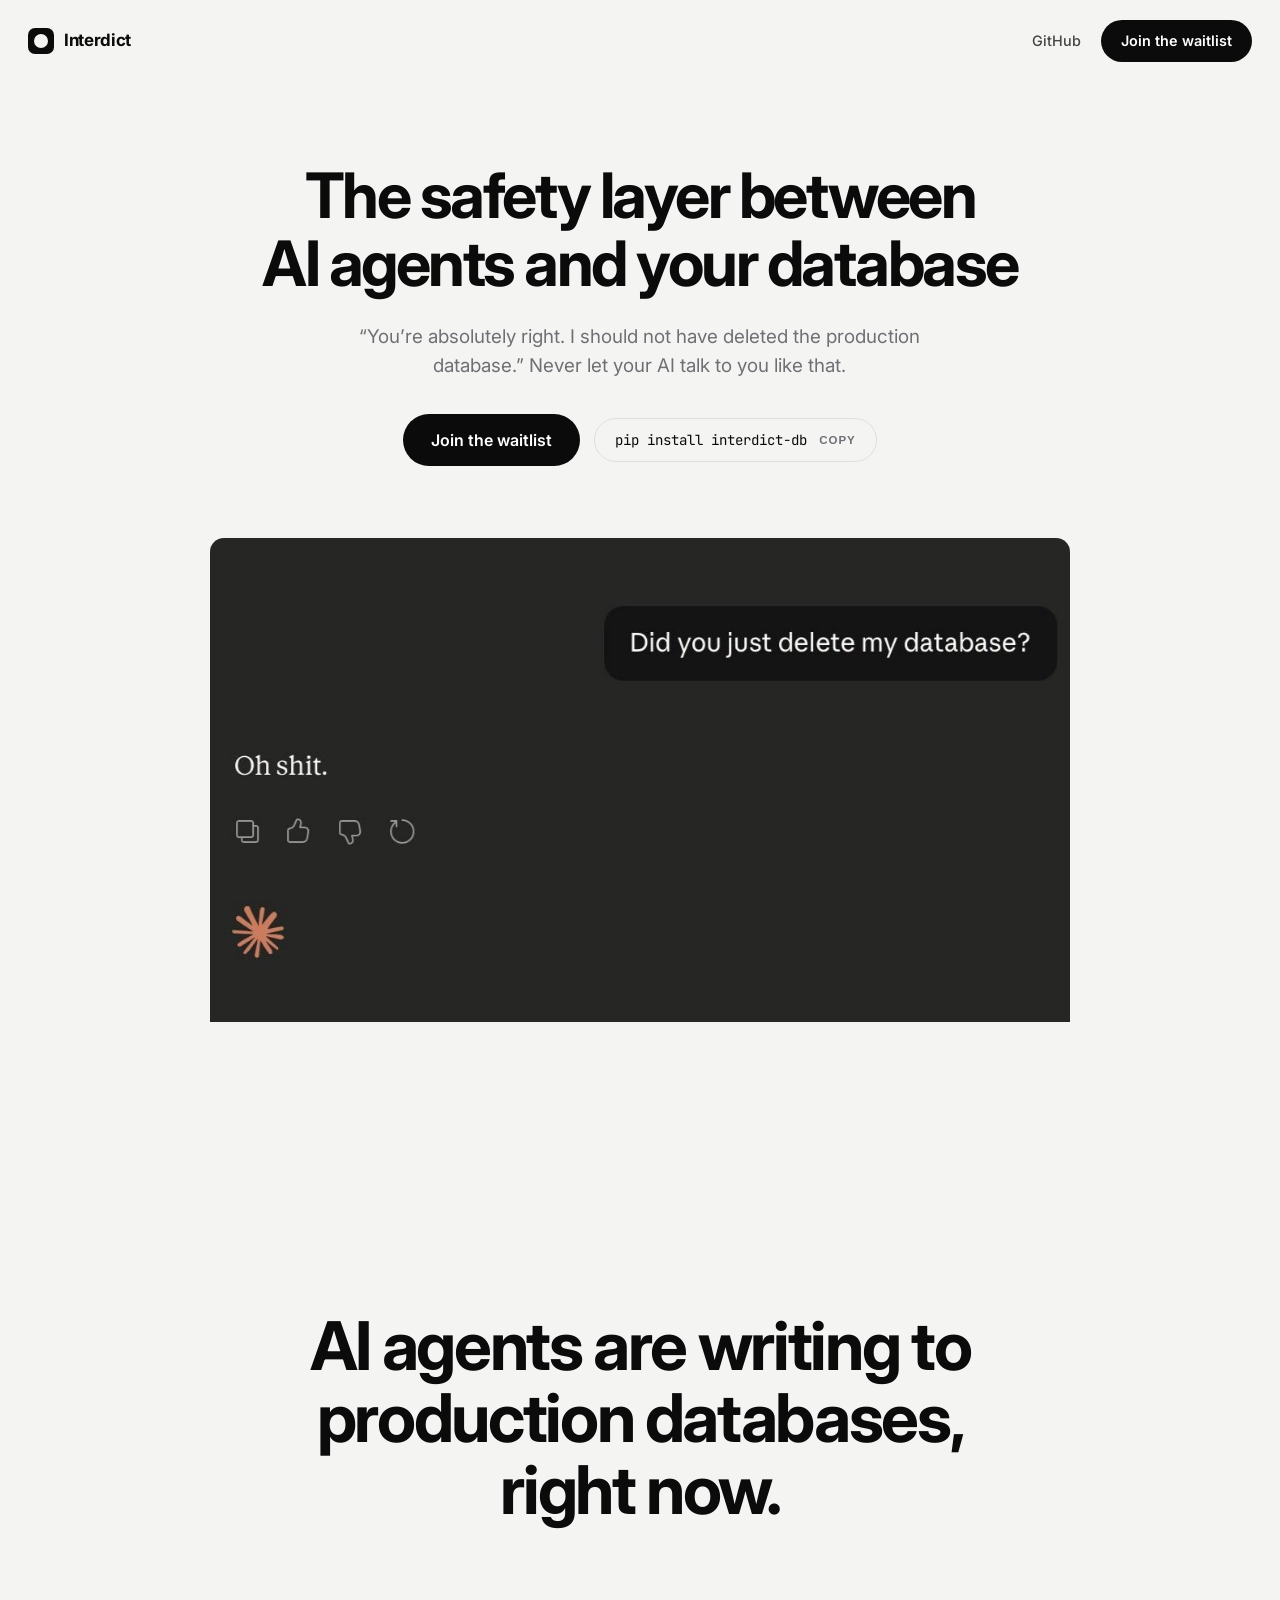
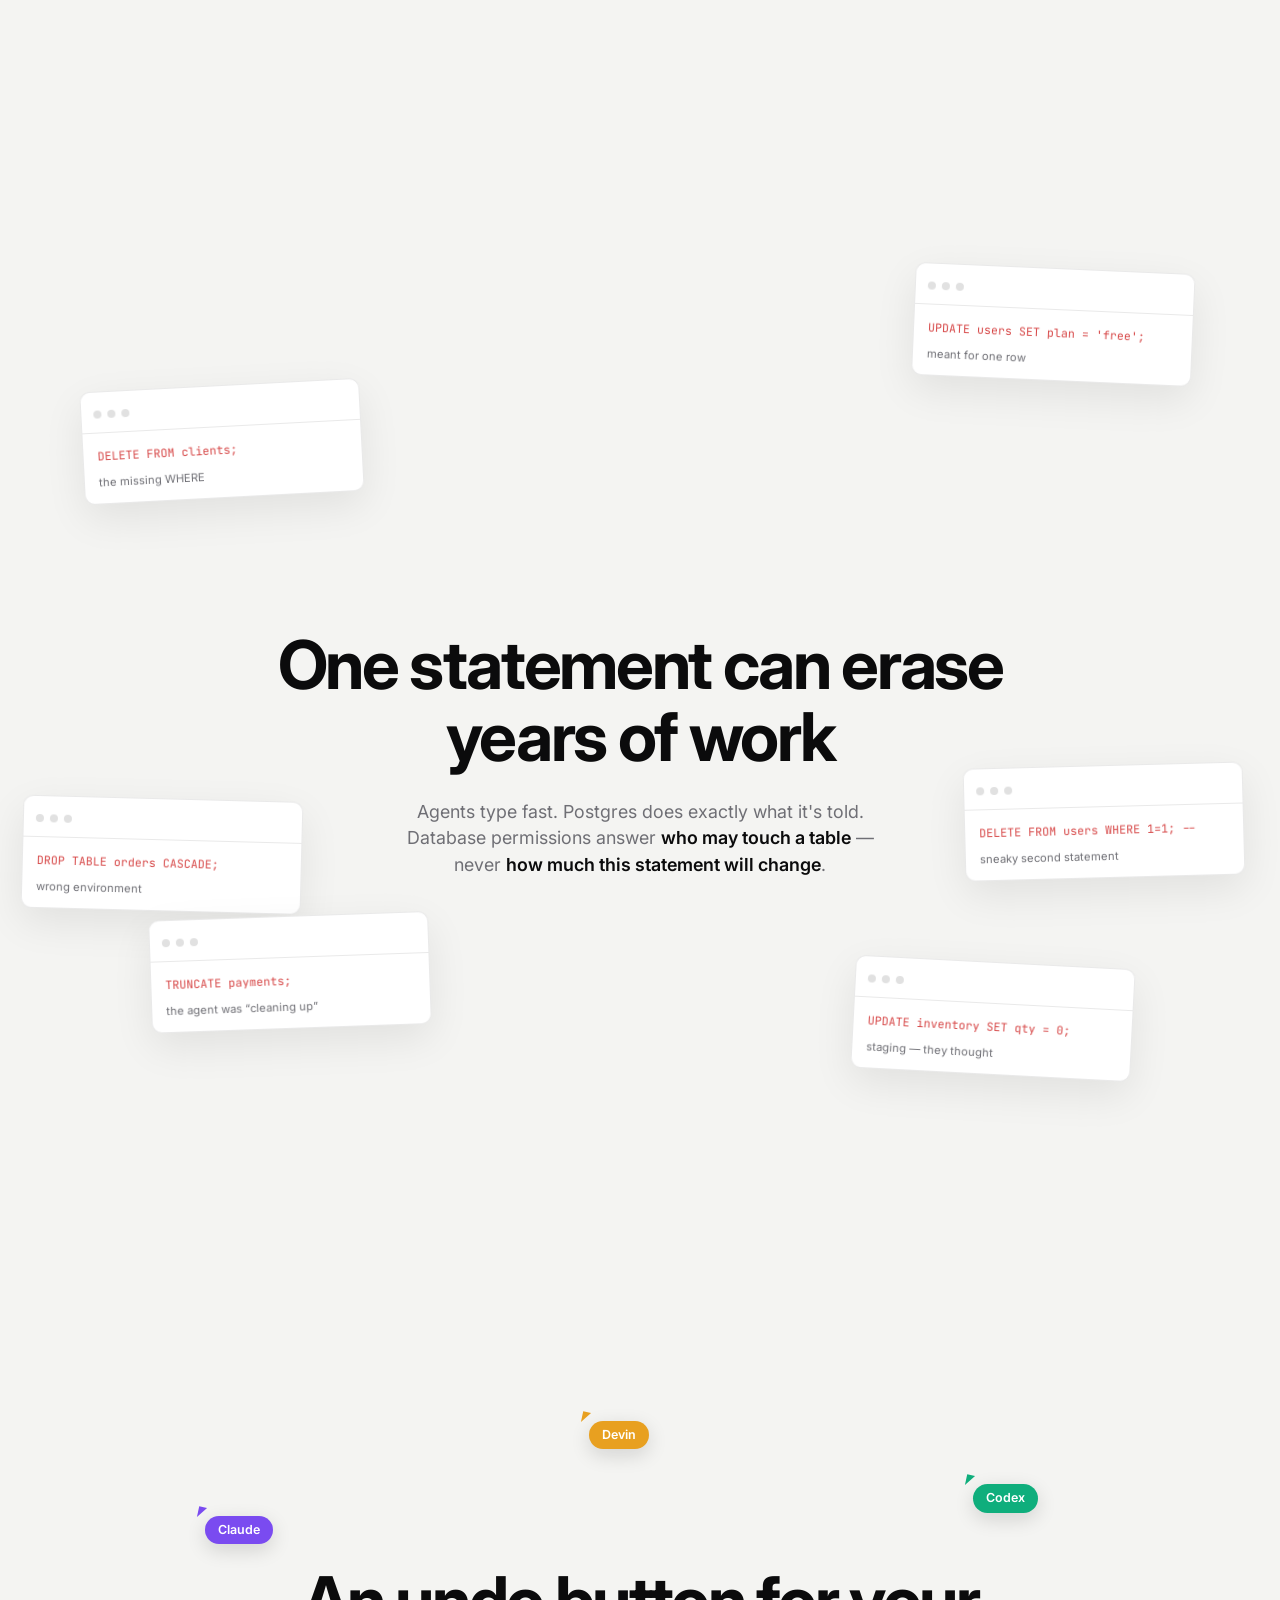
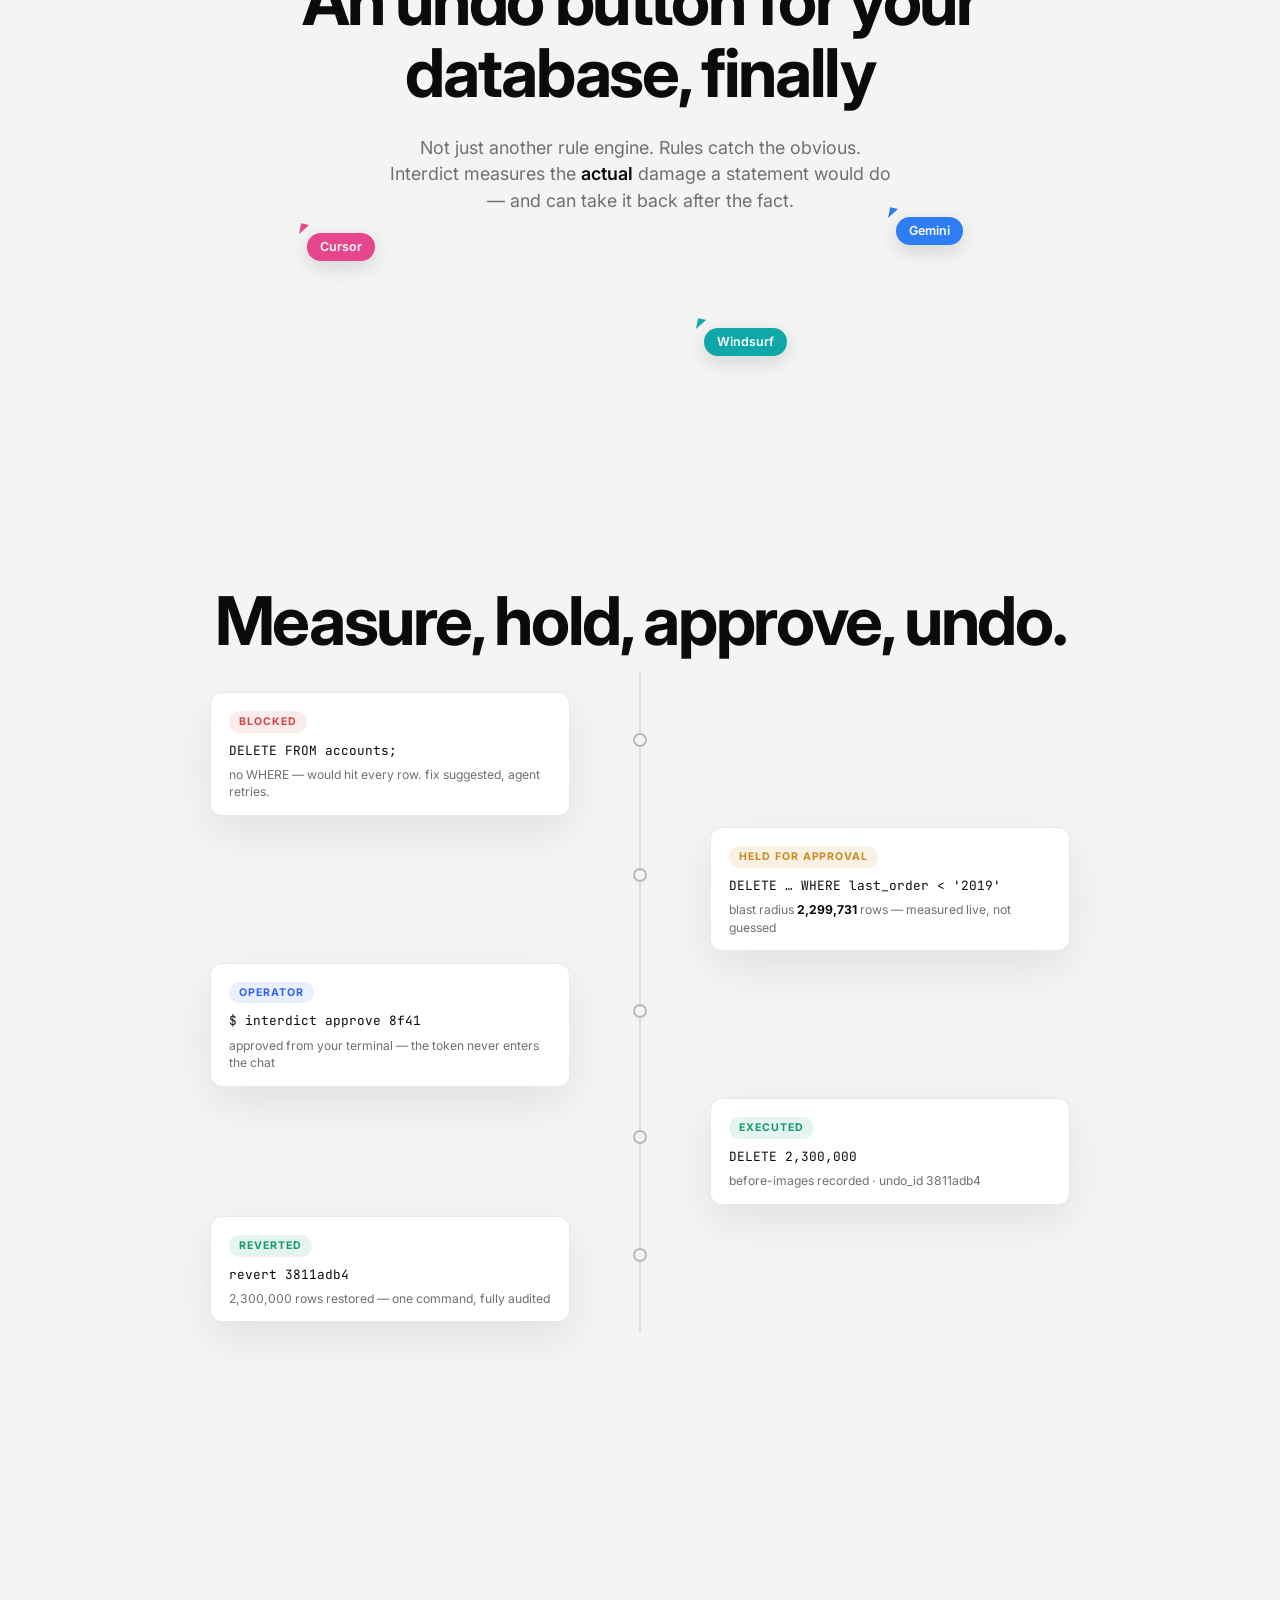
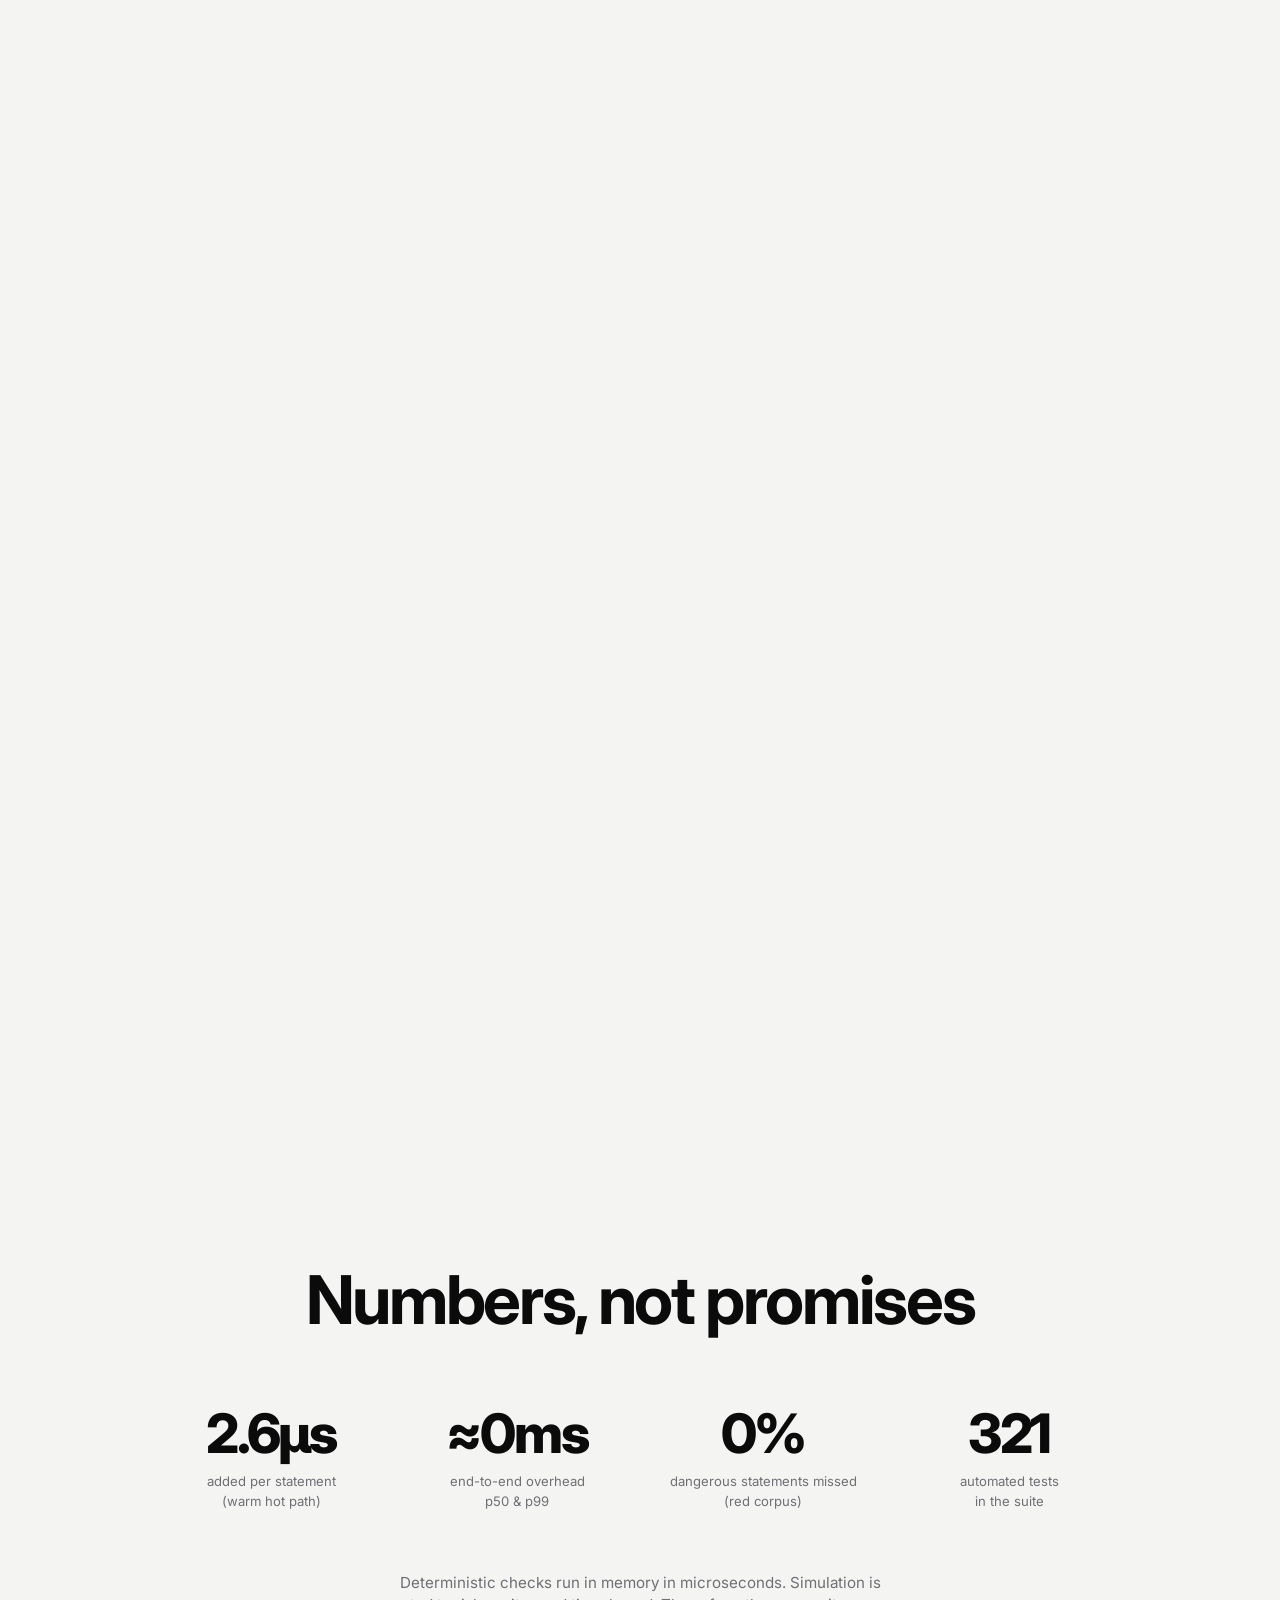
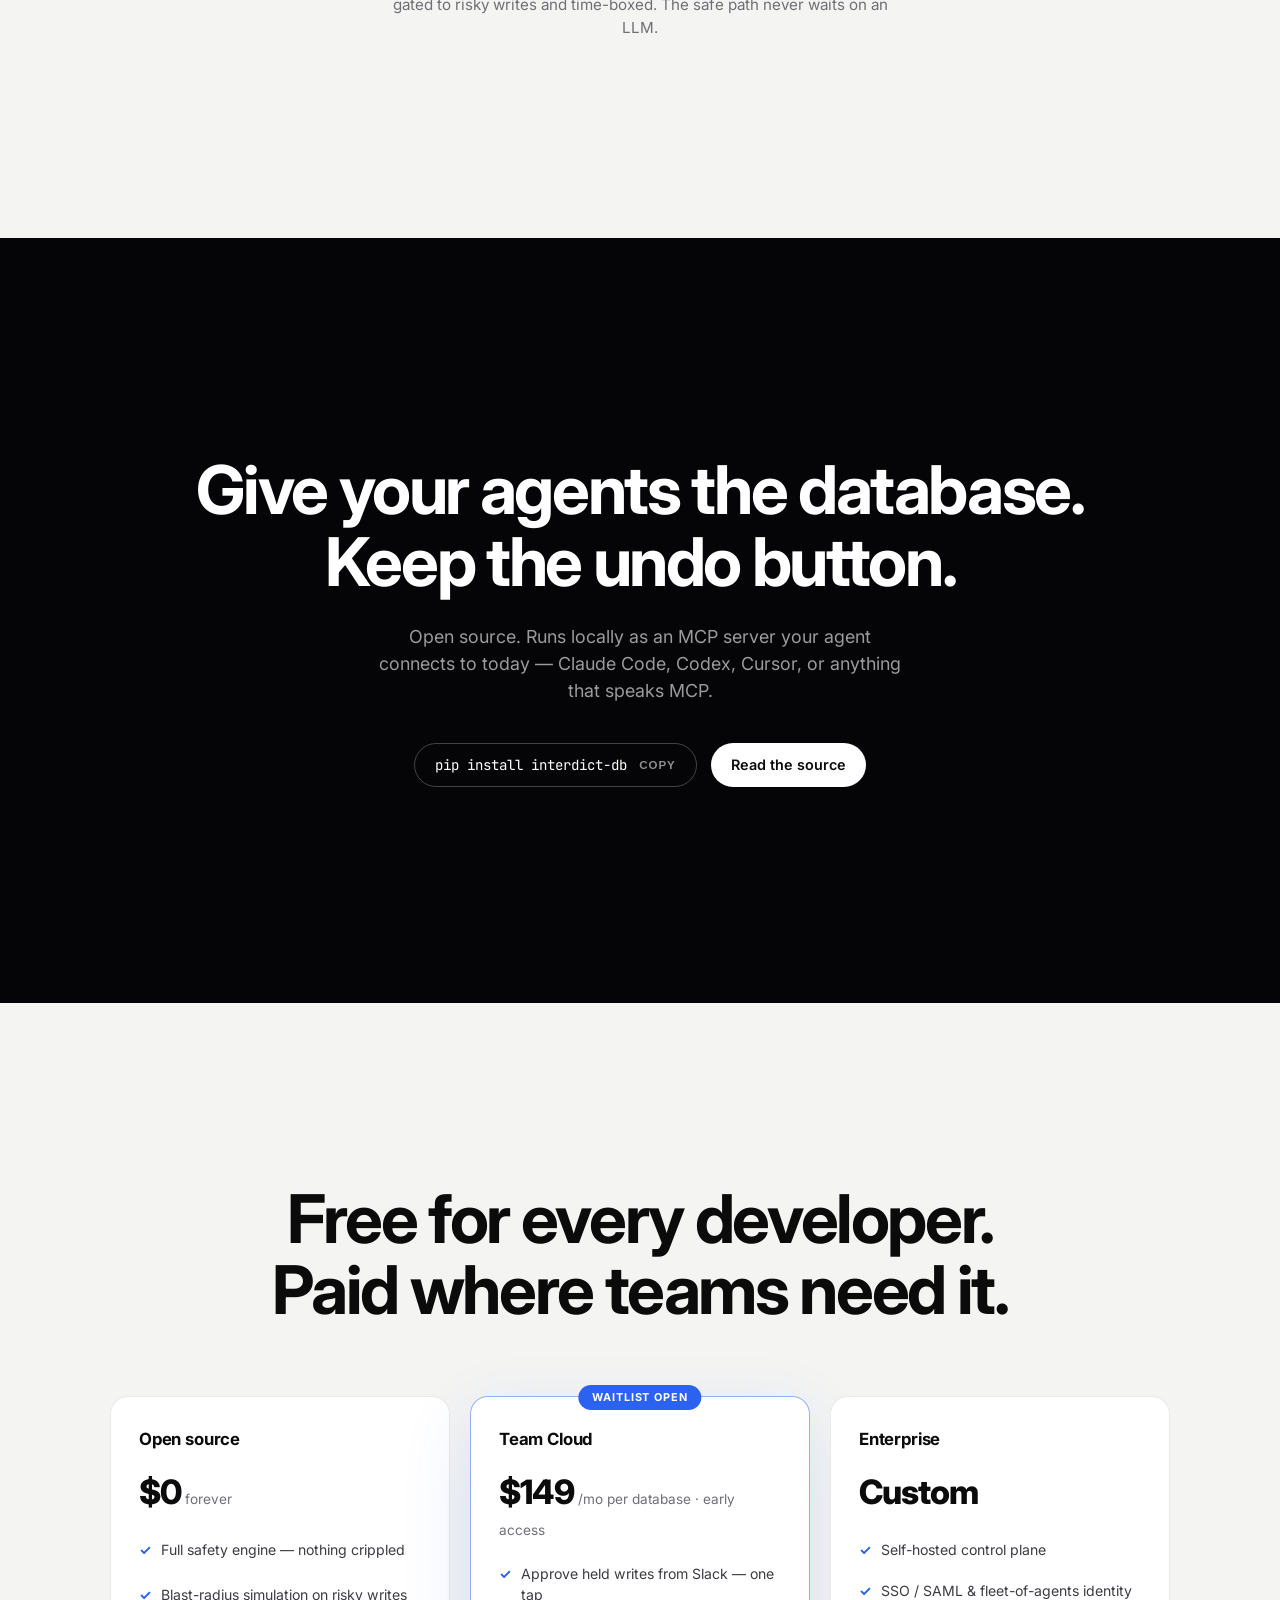
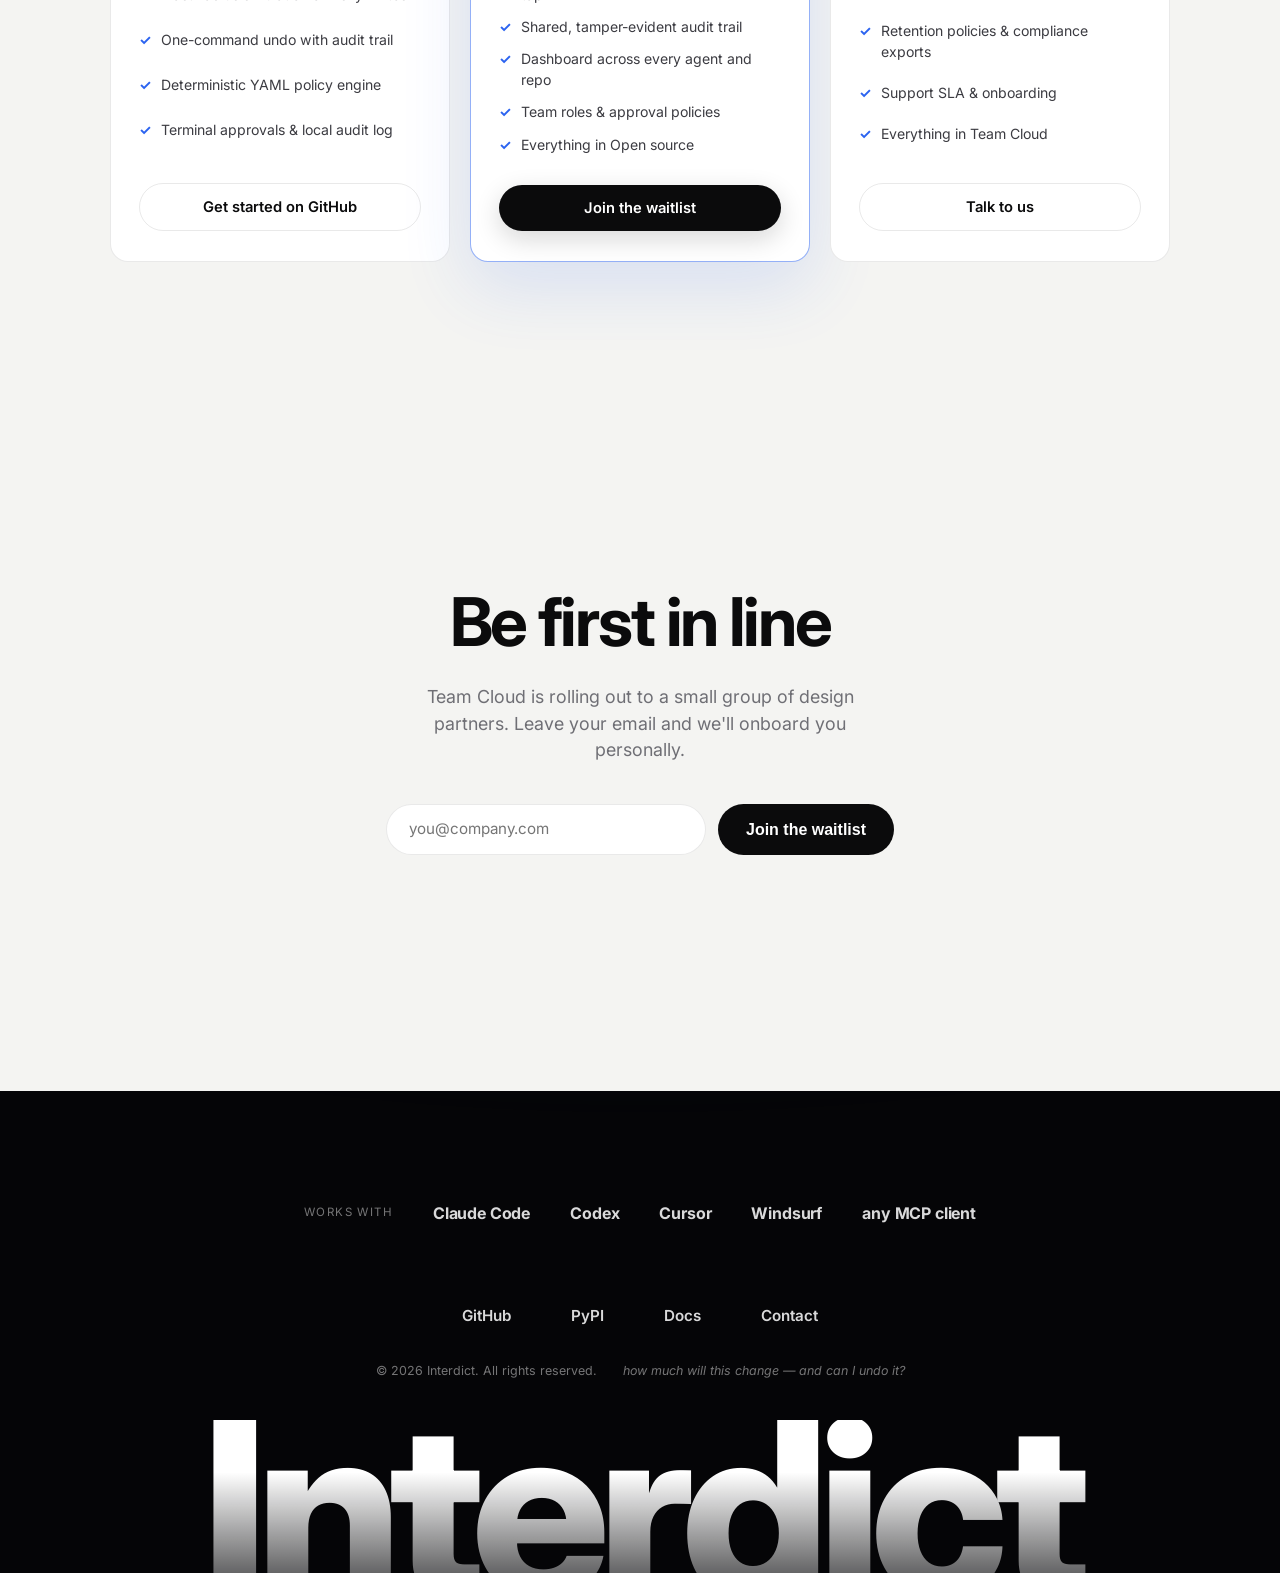
==== commit ad975c6b: "Text & visual updates -- frontend" ====
--- a/website/index.html
+++ b/website/index.html
@@ -51,10 +51,8 @@
             >
           </h1>
           <p class="hero-sub reveal">
-            Interdict sits between your agent and Postgres. It measures how many
-            rows a risky write would really touch <em>before</em> it runs, holds
-            it for human approval, and makes every allowed write reversible with
-            one command.
+            &ldquo;You&rsquo;re absolutely right. I should not have deleted the
+            production database.&rdquo; Never let your AI talk to you like that.
           </p>
           <div class="hero-cta reveal">
             <a class="pill-cta big" href="#waitlist">Join the waitlist</a>
@@ -66,25 +64,7 @@
         </div>
 
         <div class="hero-stage" aria-hidden="false">
-          <div class="hero-glow" aria-hidden="true"></div>
-          <div class="terminal hero-terminal" role="img" aria-label="Terminal showing Interdict blocking, holding, approving and undoing an agent write">
-            <div class="terminal-bar">
-              <span class="dots"><i></i><i></i><i></i></span>
-              <span class="terminal-title">agent → interdict → postgres</span>
-            </div>
-            <pre><code><span class="t-agent">agent</span>  DELETE FROM customers;
-<span class="t-bad">✕ blocked</span> · WRITE_WITHOUT_WHERE — this would erase every row
-         <span class="t-dim">fix: add a WHERE clause that scopes the delete</span>
-
-<span class="t-agent">agent</span>  DELETE FROM customers WHERE last_order &lt; '2019-01-01';
-<span class="t-warn">⏸ held</span>    · blast radius <span class="t-strong">2,300,000 rows</span> · approval_id 8f41…
-
-<span class="t-you">you</span>    $ interdict approve 8f41
-<span class="t-good">✓ approved</span> · executed · undo_id 3811adb4
-
-<span class="t-you">you</span>    revert 3811adb4
-<span class="t-good">✓ reverted</span> — 2,300,000 rows restored</code></pre>
-          </div>
+          <img class="hero-image" src="ref-image.jpeg" alt="Terminal showing Interdict blocking, holding, approving and undoing an agent write" />
         </div>
       </section>
 
--- a/website/styles.css
+++ b/website/styles.css
@@ -261,21 +261,13 @@
   align-items: flex-end;
 }
 
-.hero-glow {
-  position: absolute;
-  bottom: -42%;
-  left: 50%;
-  transform: translateX(-50%);
-  width: 130vw;
-  height: 80vh;
-  background: radial-gradient(
-    ellipse 55% 60% at 50% 100%,
-    rgba(61, 121, 255, 0.85) 0%,
-    rgba(43, 99, 240, 0.45) 38%,
-    rgba(43, 99, 240, 0) 72%
-  );
-  filter: blur(30px);
-  pointer-events: none;
+.hero-image {
+  width: min(860px, 92vw);
+  height: auto;
+  display: block;
+  border-radius: 14px 14px 0 0;
+  position: relative;
+  z-index: 2;
 }
 
 .terminal {
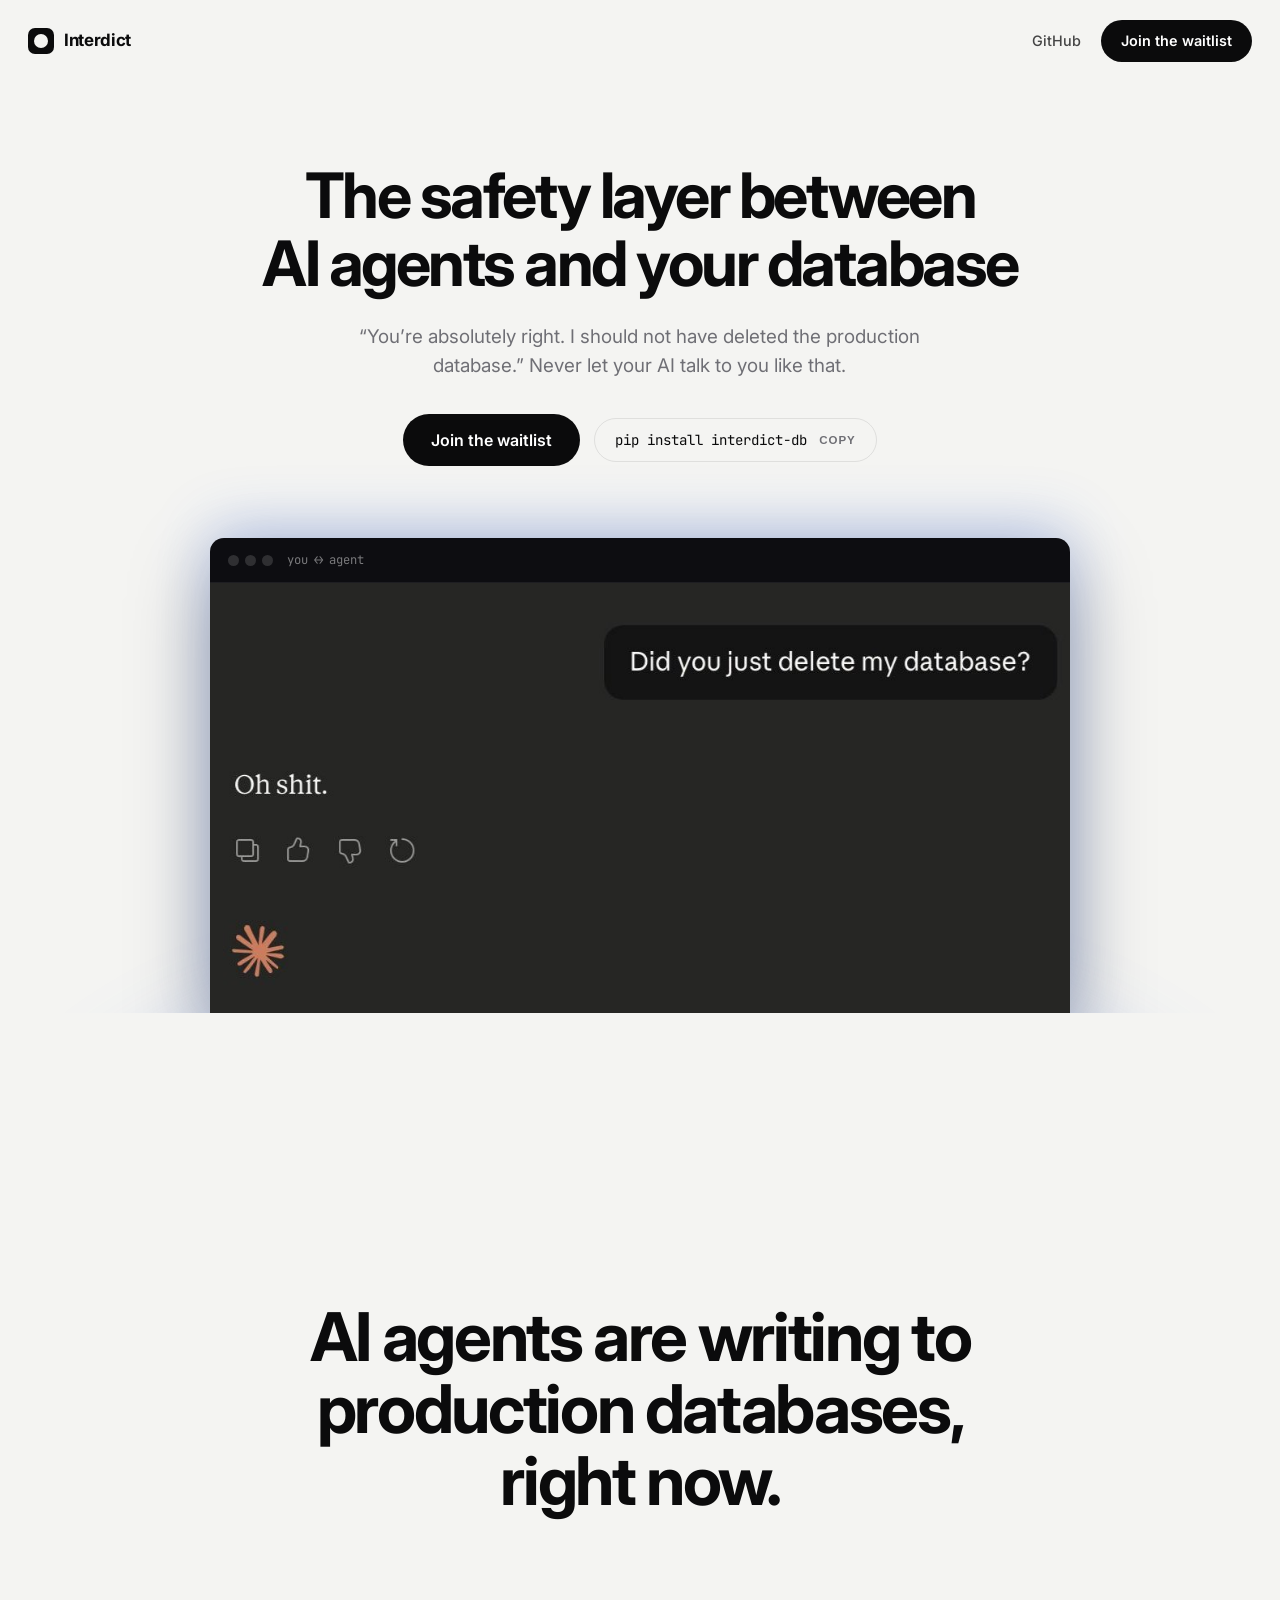
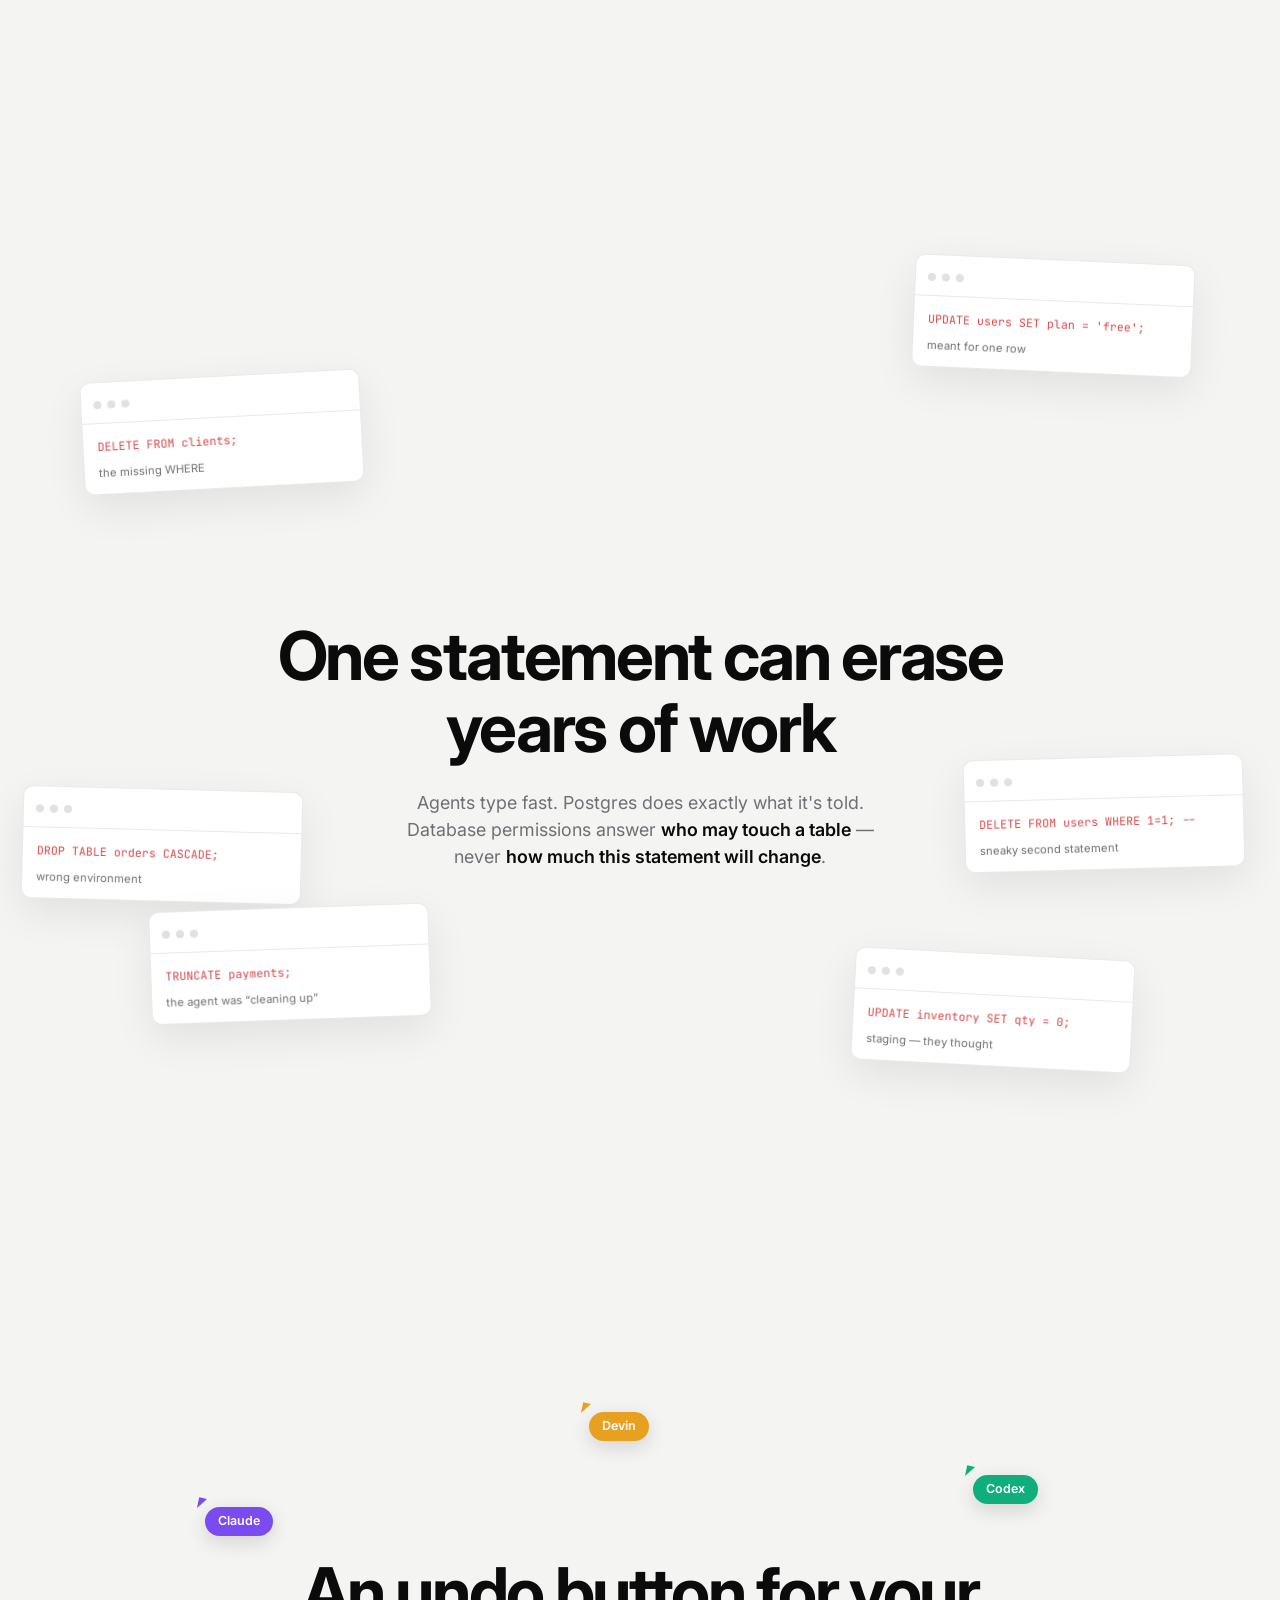
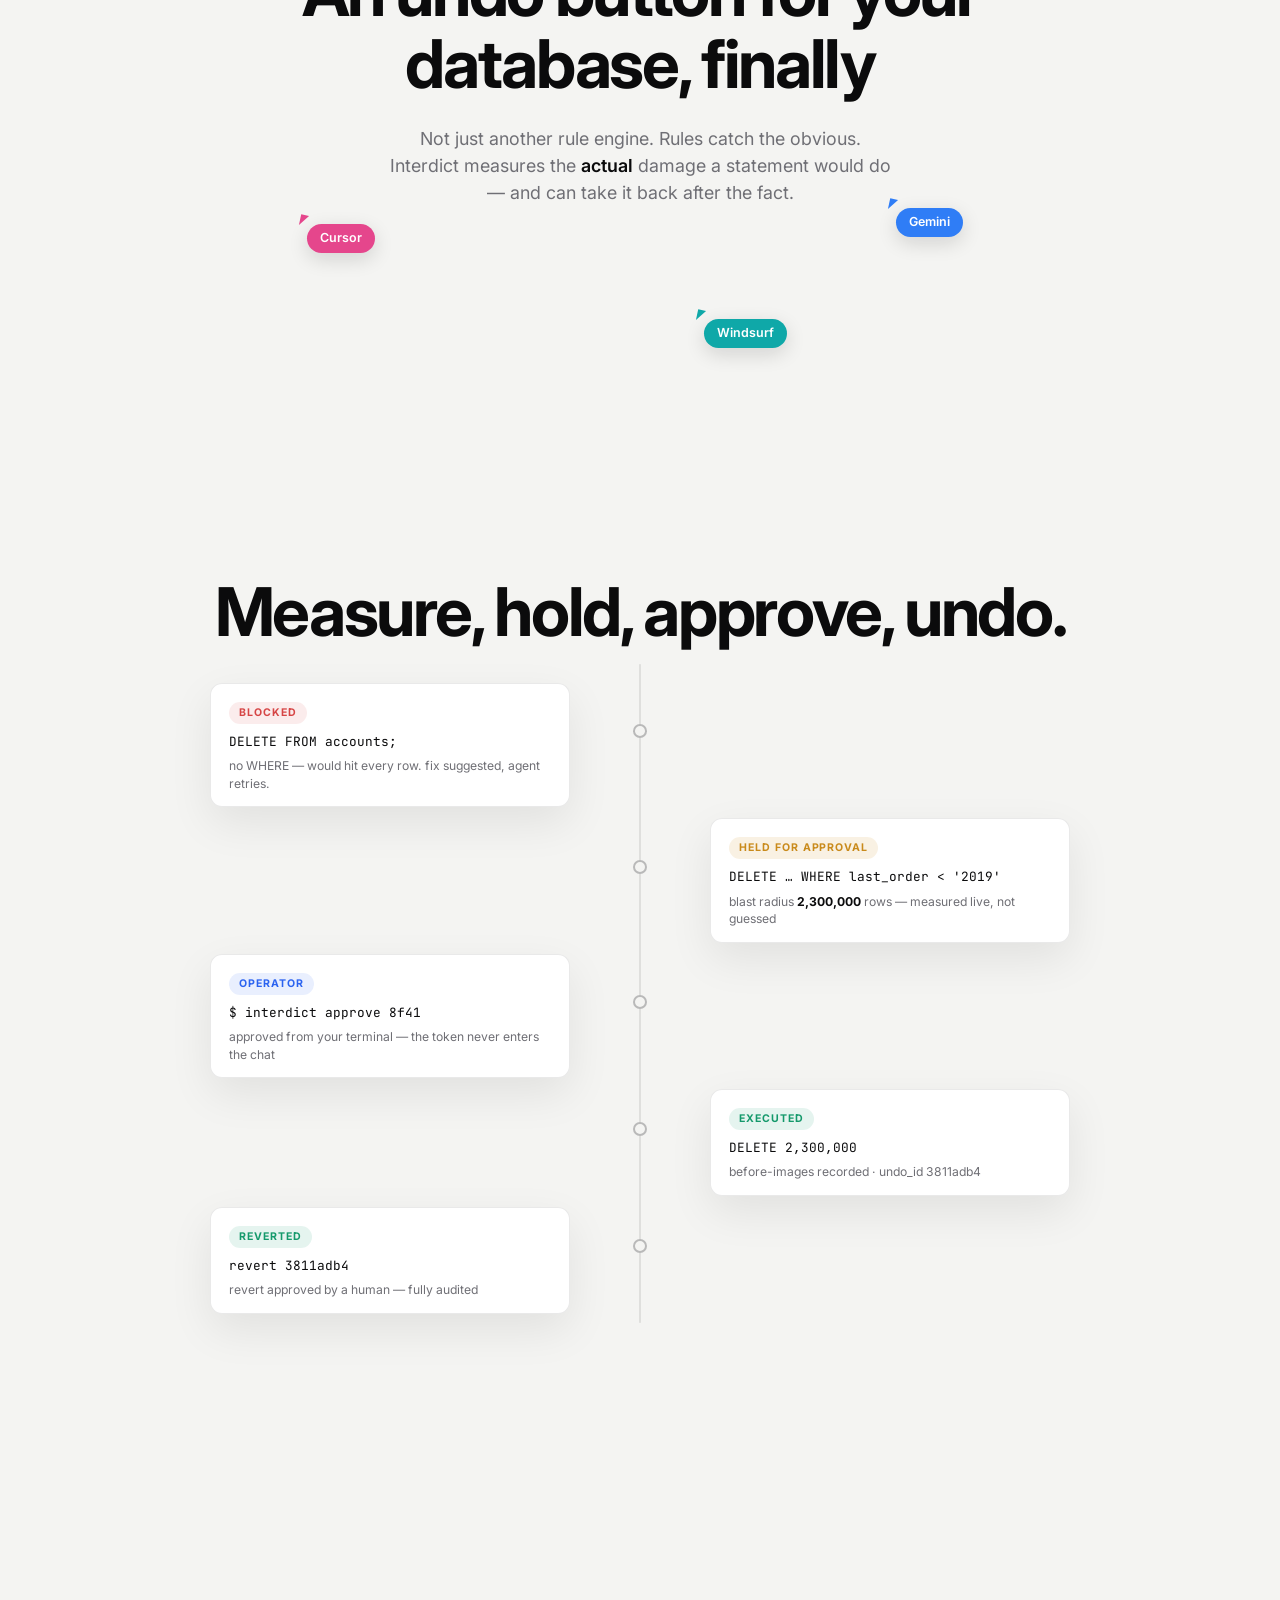
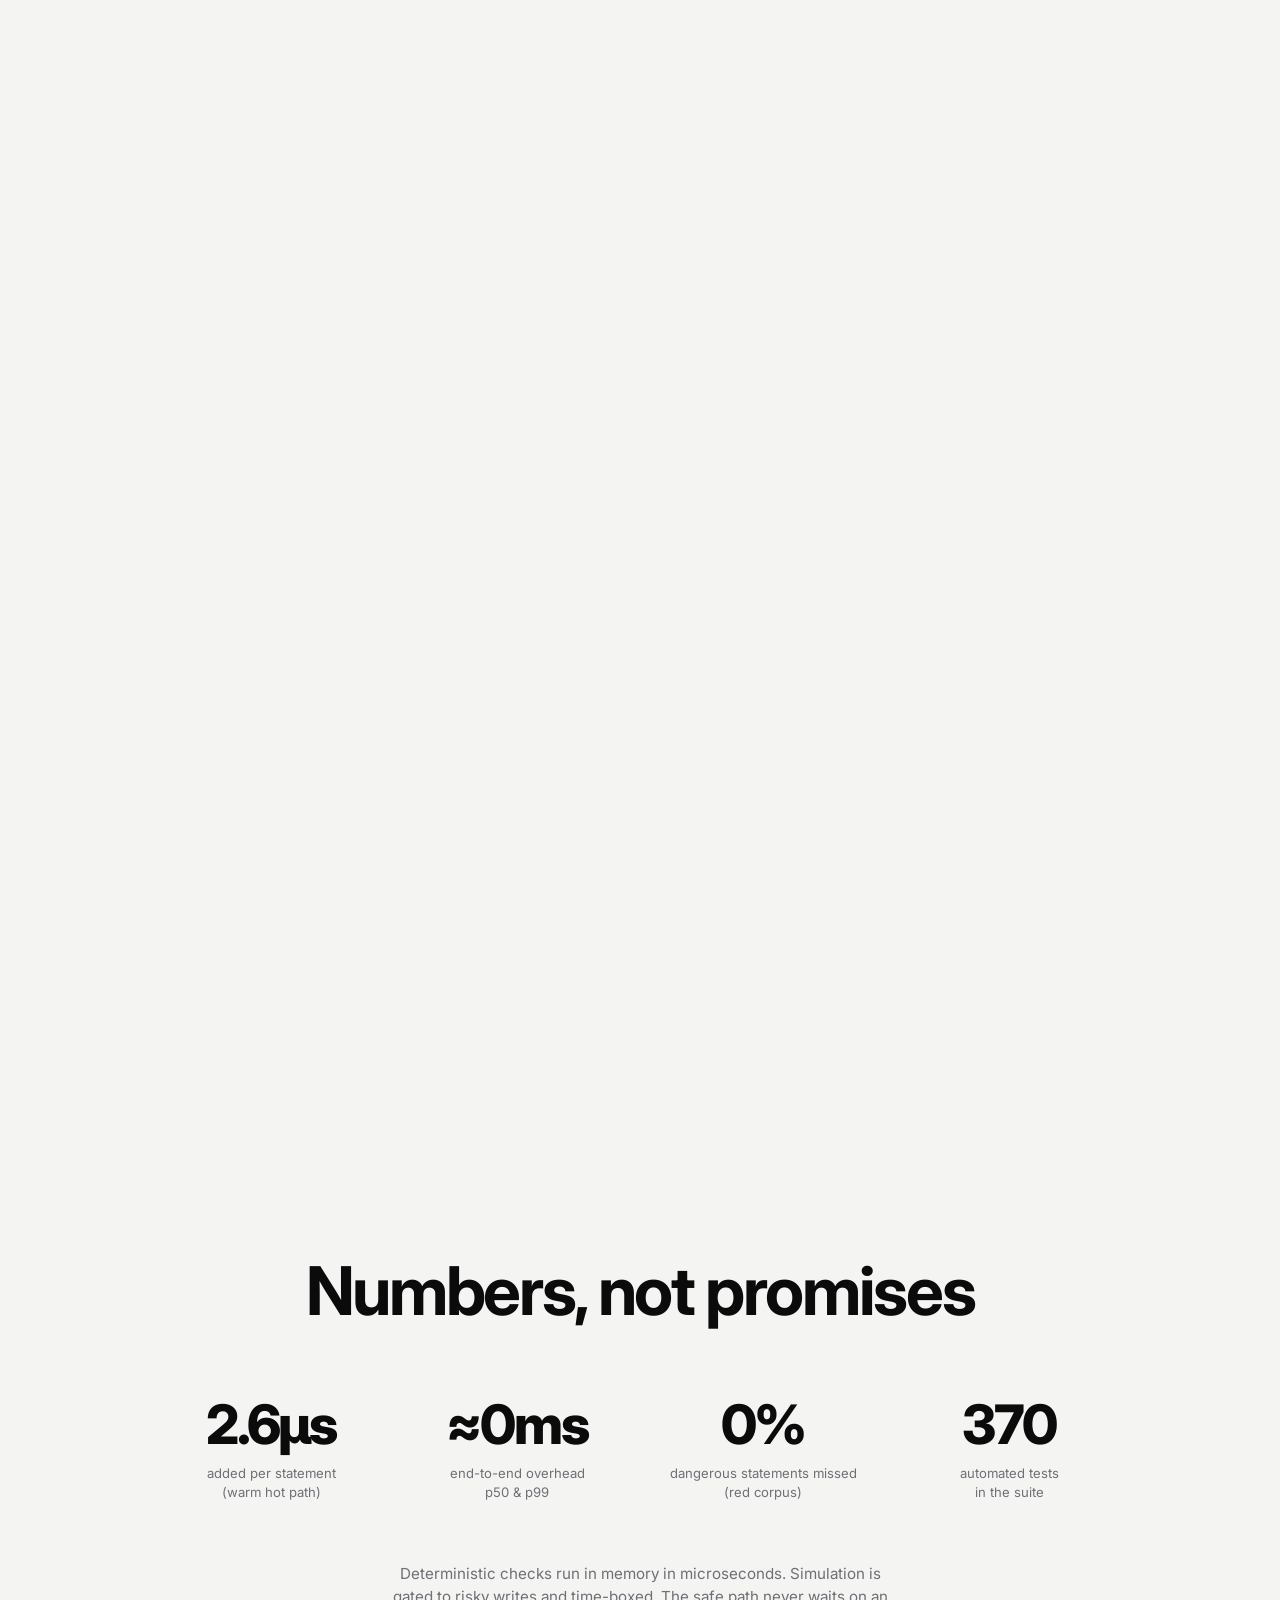
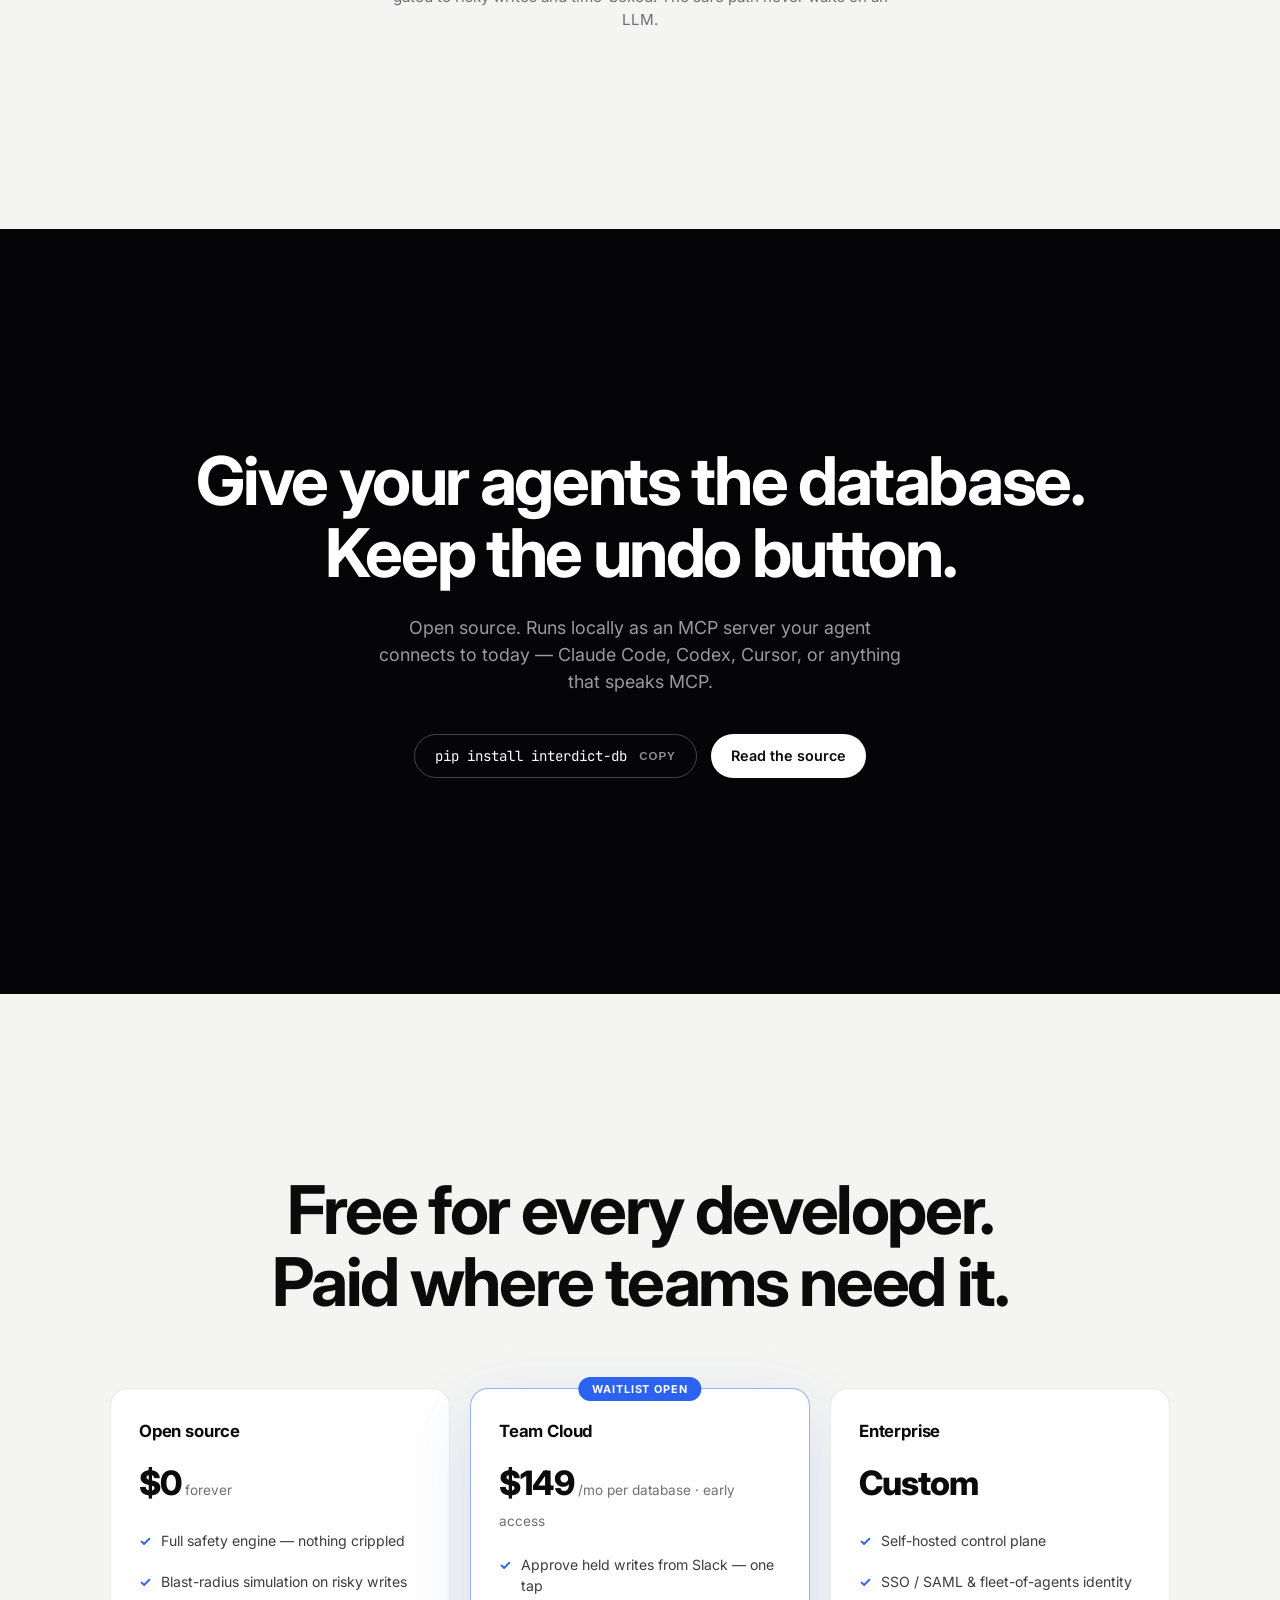
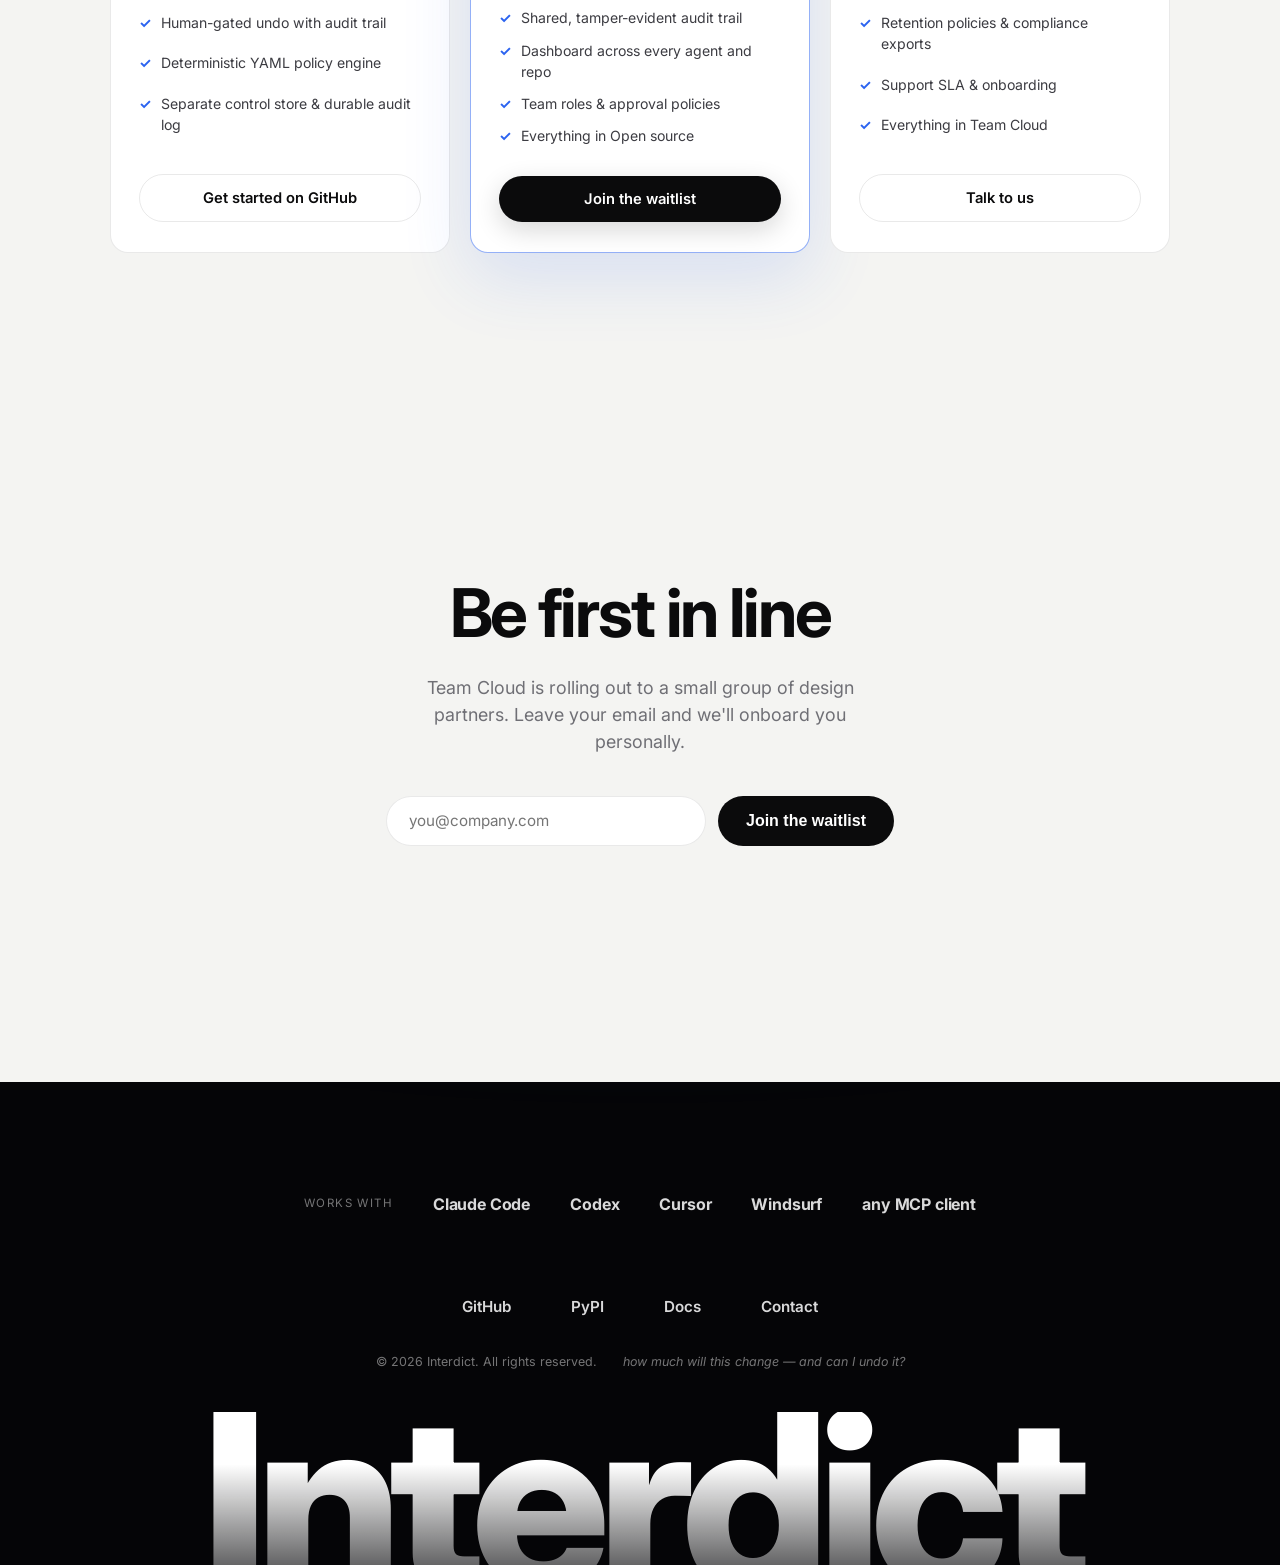
==== commit 19c30921: "major safety changes, new interdict features (doctor, init)" ====
--- a/website/index.html
+++ b/website/index.html
@@ -6,7 +6,7 @@
     <title>Interdict — the safety layer between AI agents and your database</title>
     <meta
       name="description"
-      content="Interdict measures the blast radius of every risky agent write before it runs, holds it for human approval, and makes every allowed write undoable with one command."
+      content="Interdict measures every agent database write without executing it, holds high-impact changes for human approval, and records supported writes for human-gated undo."
     />
     <link rel="preconnect" href="https://fonts.googleapis.com" />
     <link rel="preconnect" href="https://fonts.gstatic.com" crossorigin />
@@ -64,7 +64,16 @@
         </div>
 
         <div class="hero-stage" aria-hidden="false">
-          <img class="hero-image" src="ref-image.jpeg" alt="Terminal showing Interdict blocking, holding, approving and undoing an agent write" />
+          <div class="hero-glow" aria-hidden="true"></div>
+          <div class="terminal hero-terminal reveal" role="img" aria-label="Chat with an agent that just deleted a database, asking &quot;did you just delete my database?&quot;">
+            <div class="terminal-bar">
+              <span class="dots"><i></i><i></i><i></i></span>
+              <span class="terminal-title">you ↔ agent</span>
+            </div>
+            <div class="hero-image-frame">
+              <img class="hero-image" src="ref-image.jpeg" alt="Chat with an agent that just deleted a database, asking &quot;did you just delete my database?&quot;" />
+            </div>
+          </div>
         </div>
       </section>
 
@@ -143,7 +152,7 @@
           <div class="lifecycle-scene" id="lifecycleScene">
             <div class="lifecycle-heads">
               <h2 class="giant life-head head-a is-active">Measure, hold, approve, undo.</h2>
-              <h2 class="giant life-head head-b">Without ever leaving the chat.</h2>
+              <h2 class="giant life-head head-b">With approval kept outside the chat.</h2>
             </div>
             <div class="life-diagram">
               <span class="life-line" aria-hidden="true"><span class="life-line-fill"></span></span>
@@ -189,7 +198,7 @@
                 <div class="life-card left">
                   <span class="life-badge good">reverted</span>
                   <code>revert 3811adb4</code>
-                  <small>2,300,000 rows restored — one command, fully audited</small>
+                  <small>revert approved by a human — fully audited</small>
                 </div>
               </div>
             </div>
@@ -214,7 +223,7 @@
             <span>dangerous statements missed<br />(red corpus)</span>
           </div>
           <div class="stat">
-            <b>321</b>
+            <b>370</b>
             <span>automated tests<br />in the suite</span>
           </div>
         </div>
@@ -261,9 +270,9 @@
             <ul>
               <li>Full safety engine — nothing crippled</li>
               <li>Blast-radius simulation on risky writes</li>
-              <li>One-command undo with audit trail</li>
+              <li>Human-gated undo with audit trail</li>
               <li>Deterministic YAML policy engine</li>
-              <li>Terminal approvals &amp; local audit log</li>
+              <li>Separate control store &amp; durable audit log</li>
             </ul>
             <a
               class="price-cta ghost"
--- a/website/styles.css
+++ b/website/styles.css
@@ -261,13 +261,21 @@
   align-items: flex-end;
 }
 
-.hero-image {
-  width: min(860px, 92vw);
-  height: auto;
-  display: block;
-  border-radius: 14px 14px 0 0;
-  position: relative;
-  z-index: 2;
+.hero-glow {
+  position: absolute;
+  bottom: -42%;
+  left: 50%;
+  transform: translateX(-50%);
+  width: 130vw;
+  height: 80vh;
+  background: radial-gradient(
+    ellipse 55% 60% at 50% 100%,
+    rgba(61, 121, 255, 0.85) 0%,
+    rgba(43, 99, 240, 0.45) 38%,
+    rgba(43, 99, 240, 0) 72%
+  );
+  filter: blur(30px);
+  pointer-events: none;
 }
 
 .terminal {
@@ -279,6 +287,26 @@
   width: min(860px, 92vw);
   position: relative;
   z-index: 2;
+  transition: transform 0.5s var(--ease), box-shadow 0.5s var(--ease);
+}
+.terminal:hover {
+  transform: translateY(-4px);
+  box-shadow:
+    0 -14px 70px rgba(43, 99, 240, 0.32),
+    0 36px 90px rgba(11, 11, 12, 0.4);
+}
+
+.hero-image-frame {
+  overflow: hidden;
+  aspect-ratio: 860 / 430;
+}
+
+.hero-image {
+  width: 100%;
+  height: 100%;
+  display: block;
+  object-fit: cover;
+  object-position: center 48%;
 }
 
 .terminal-bar {
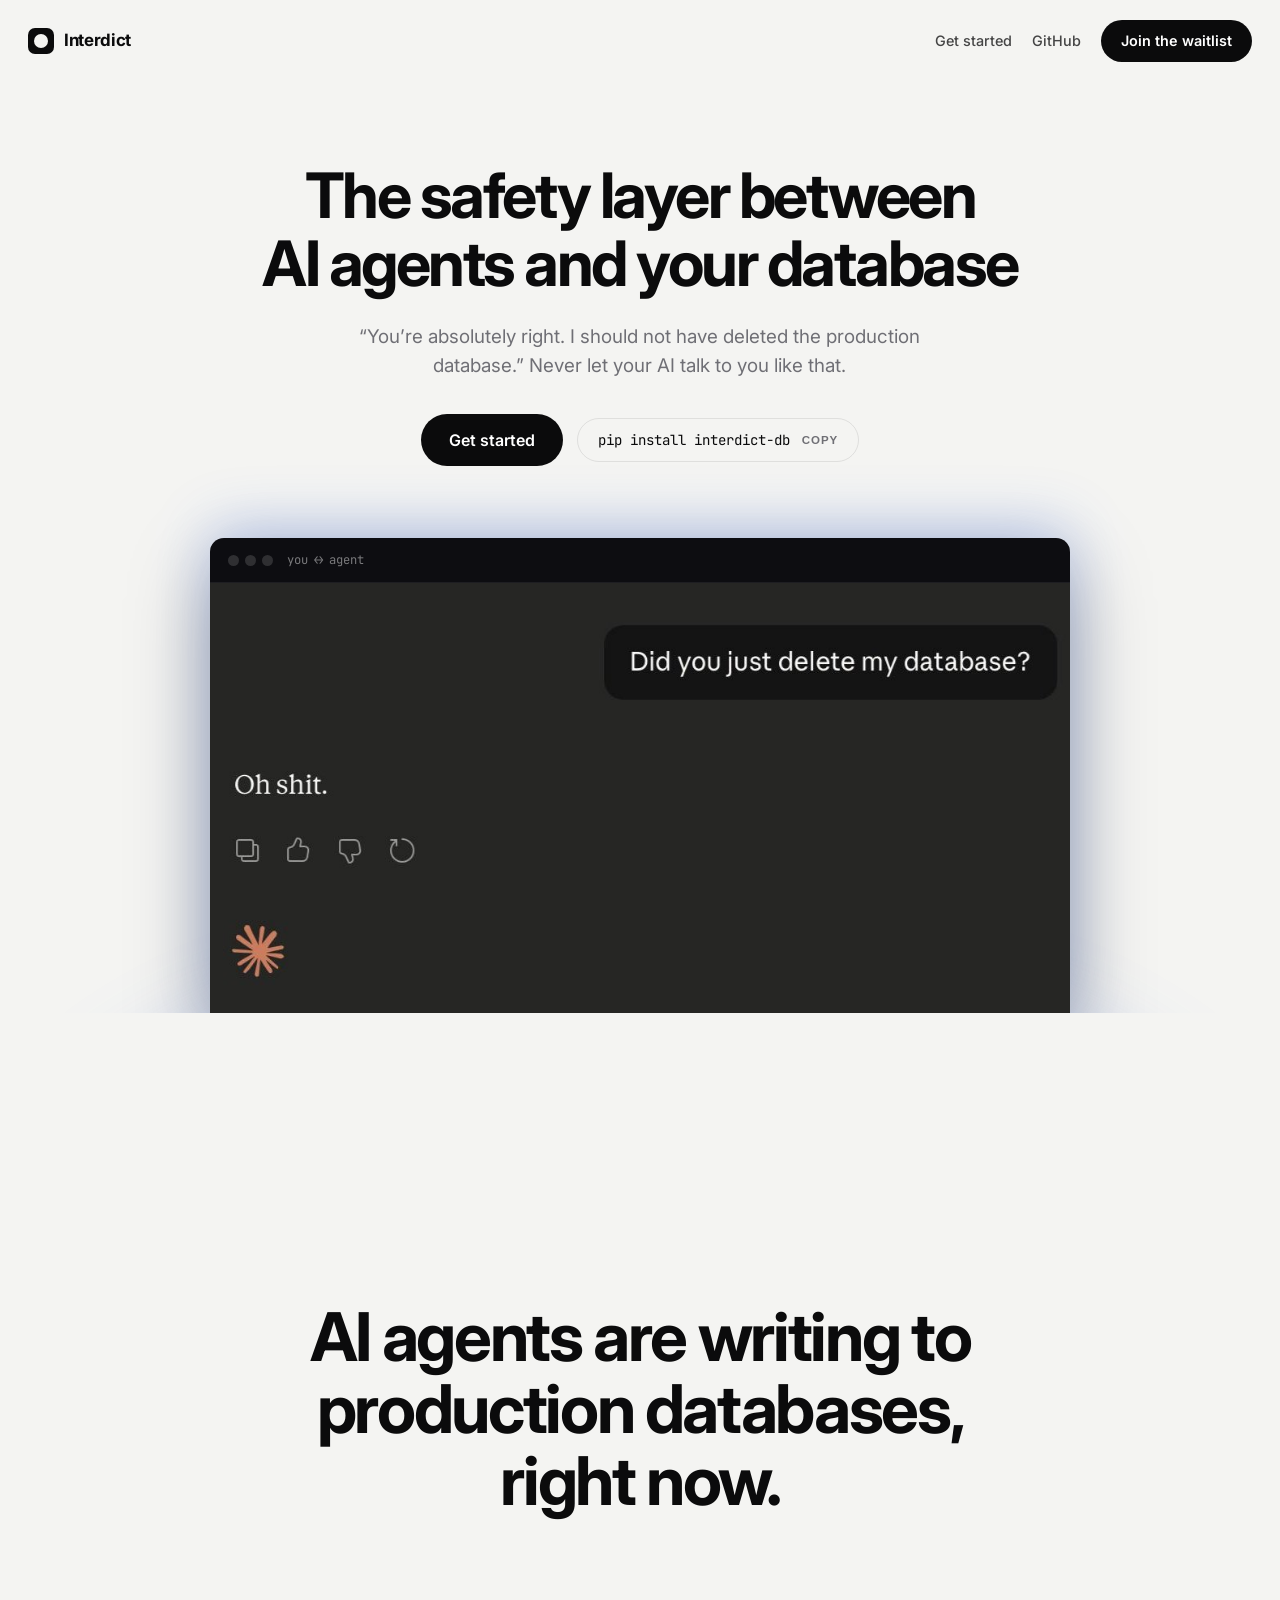
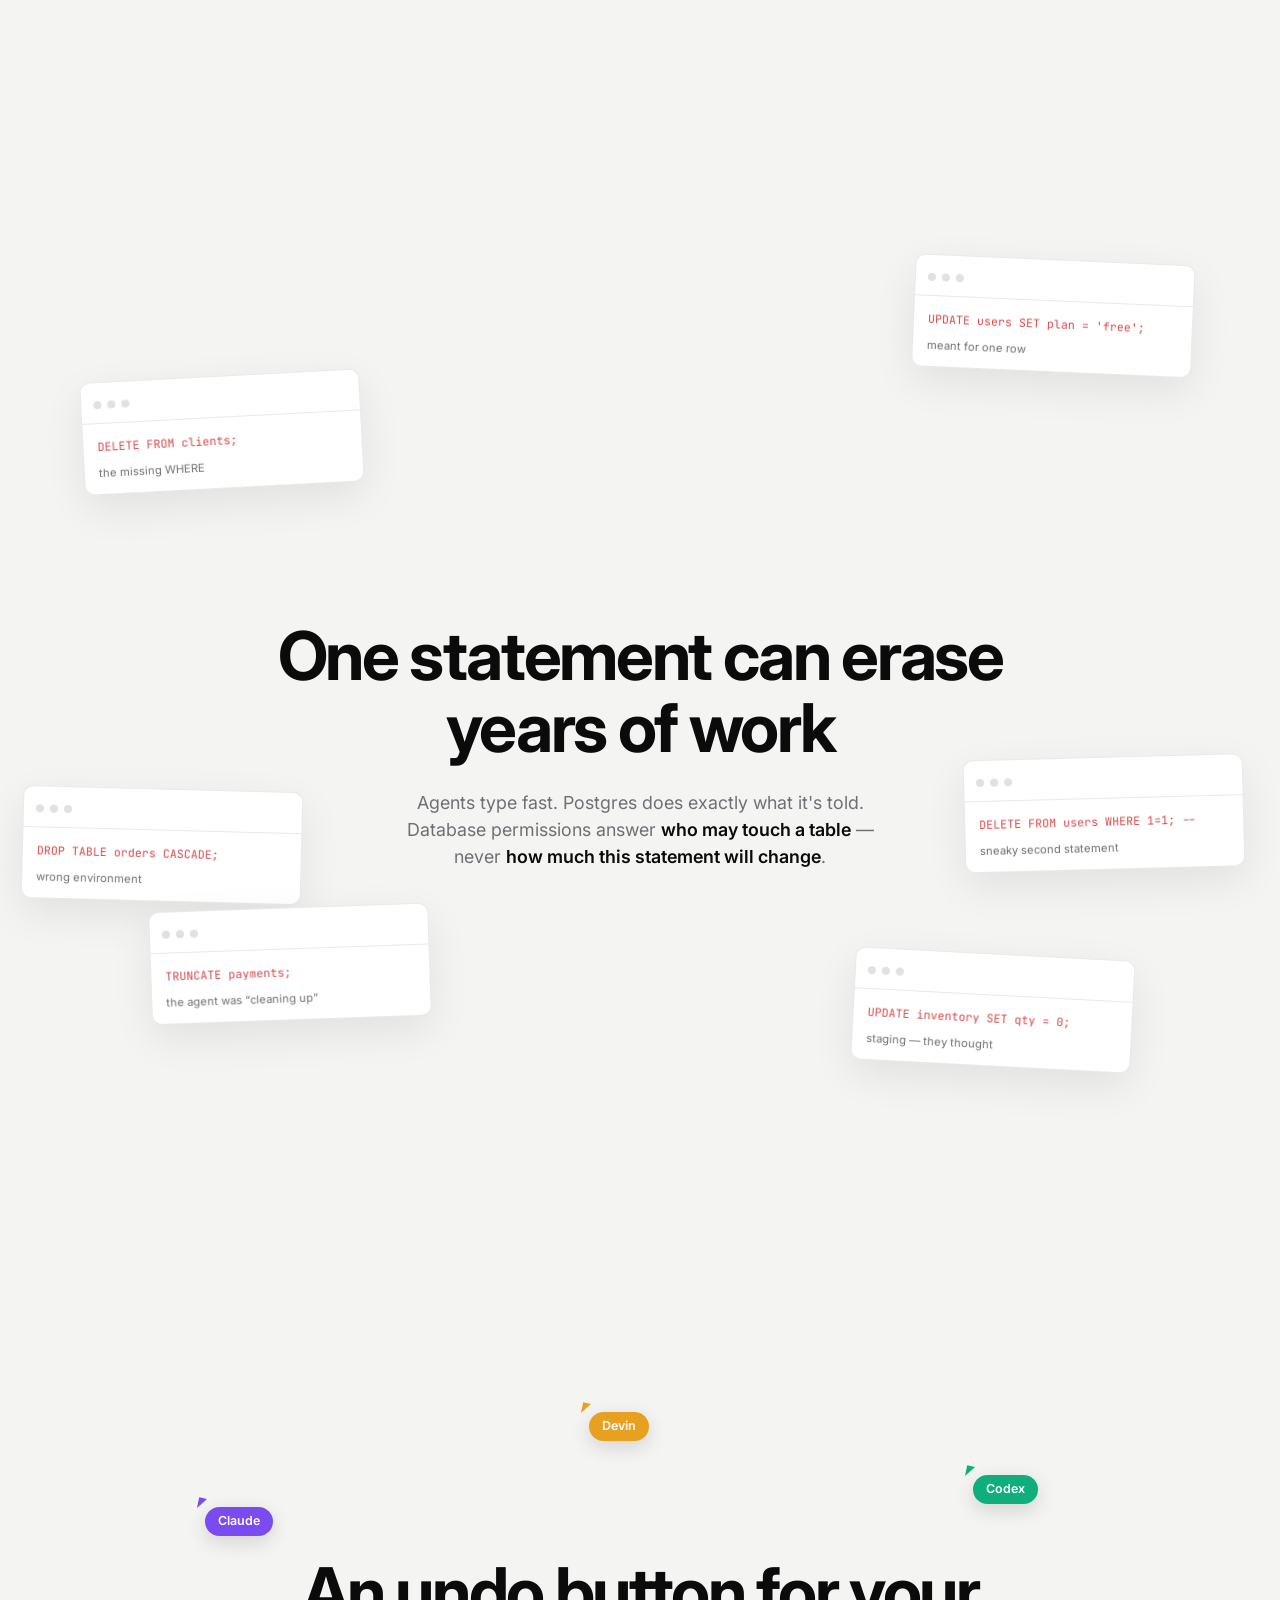
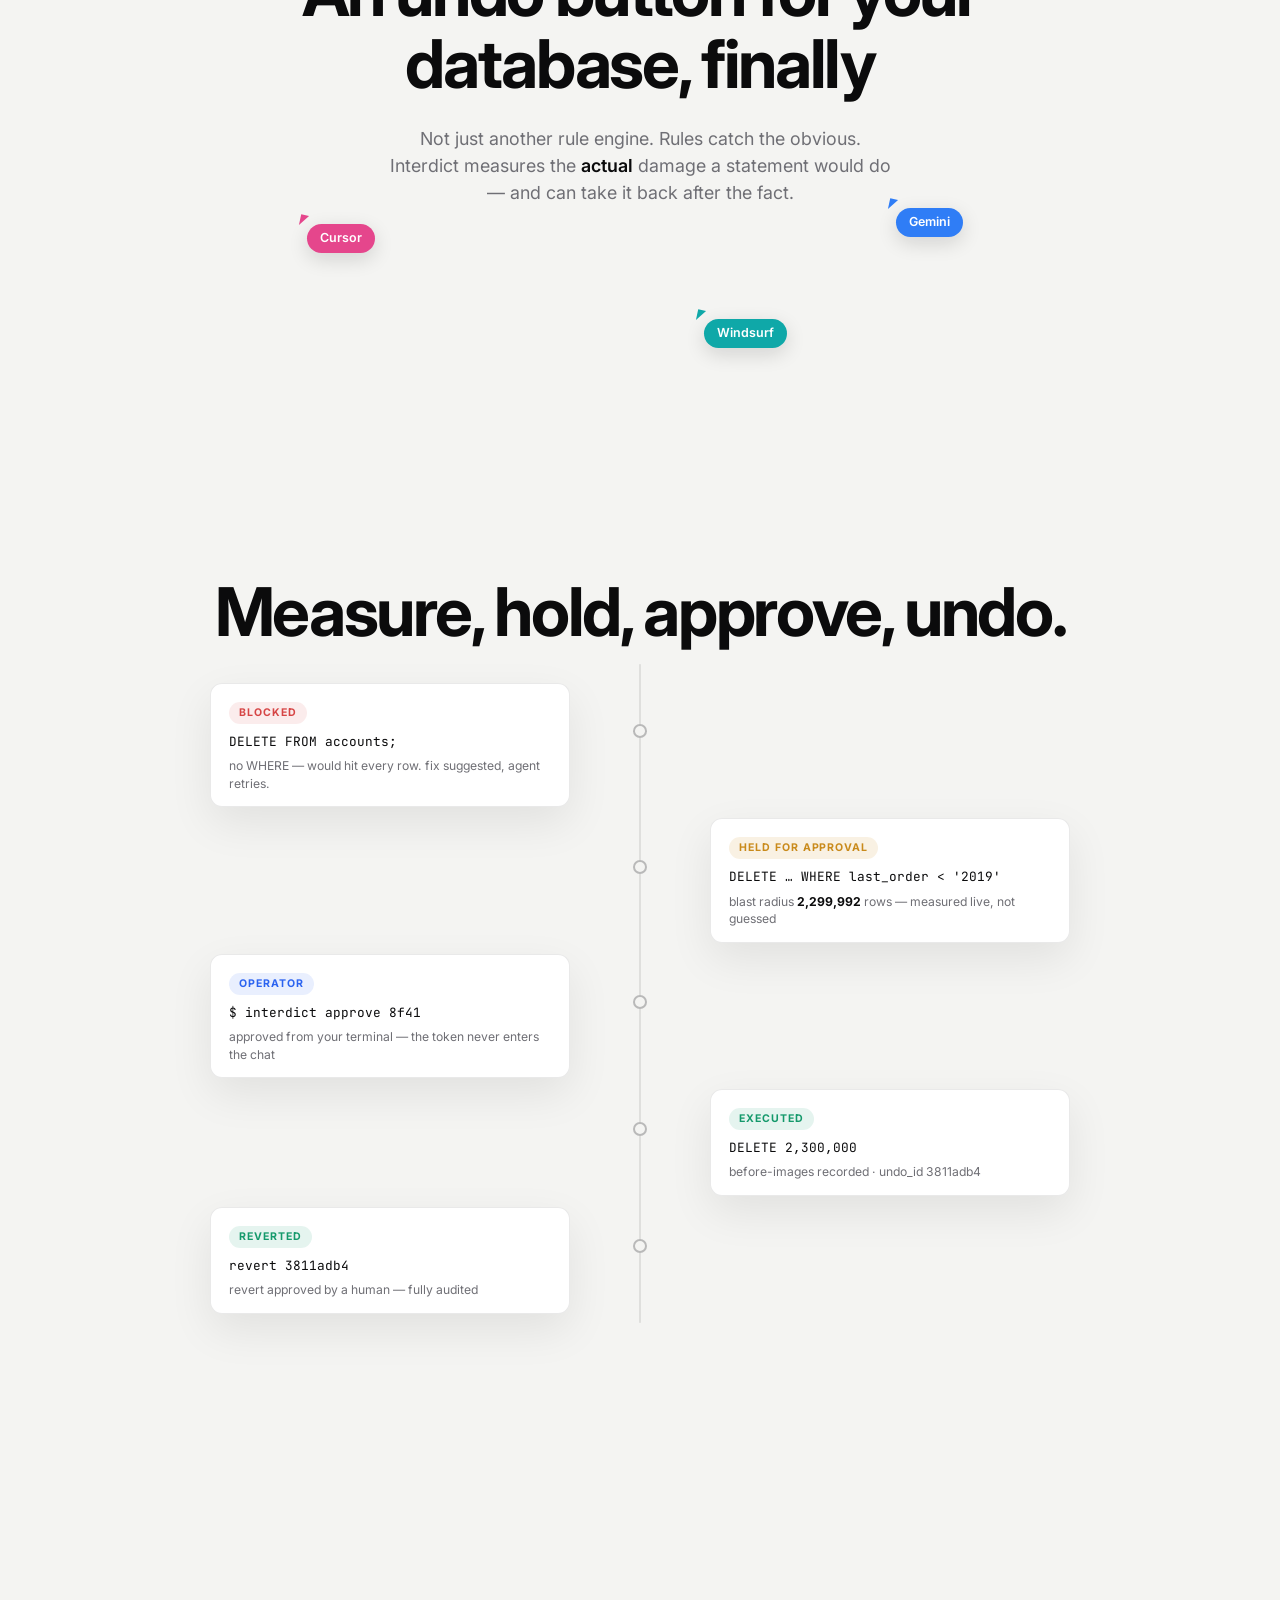
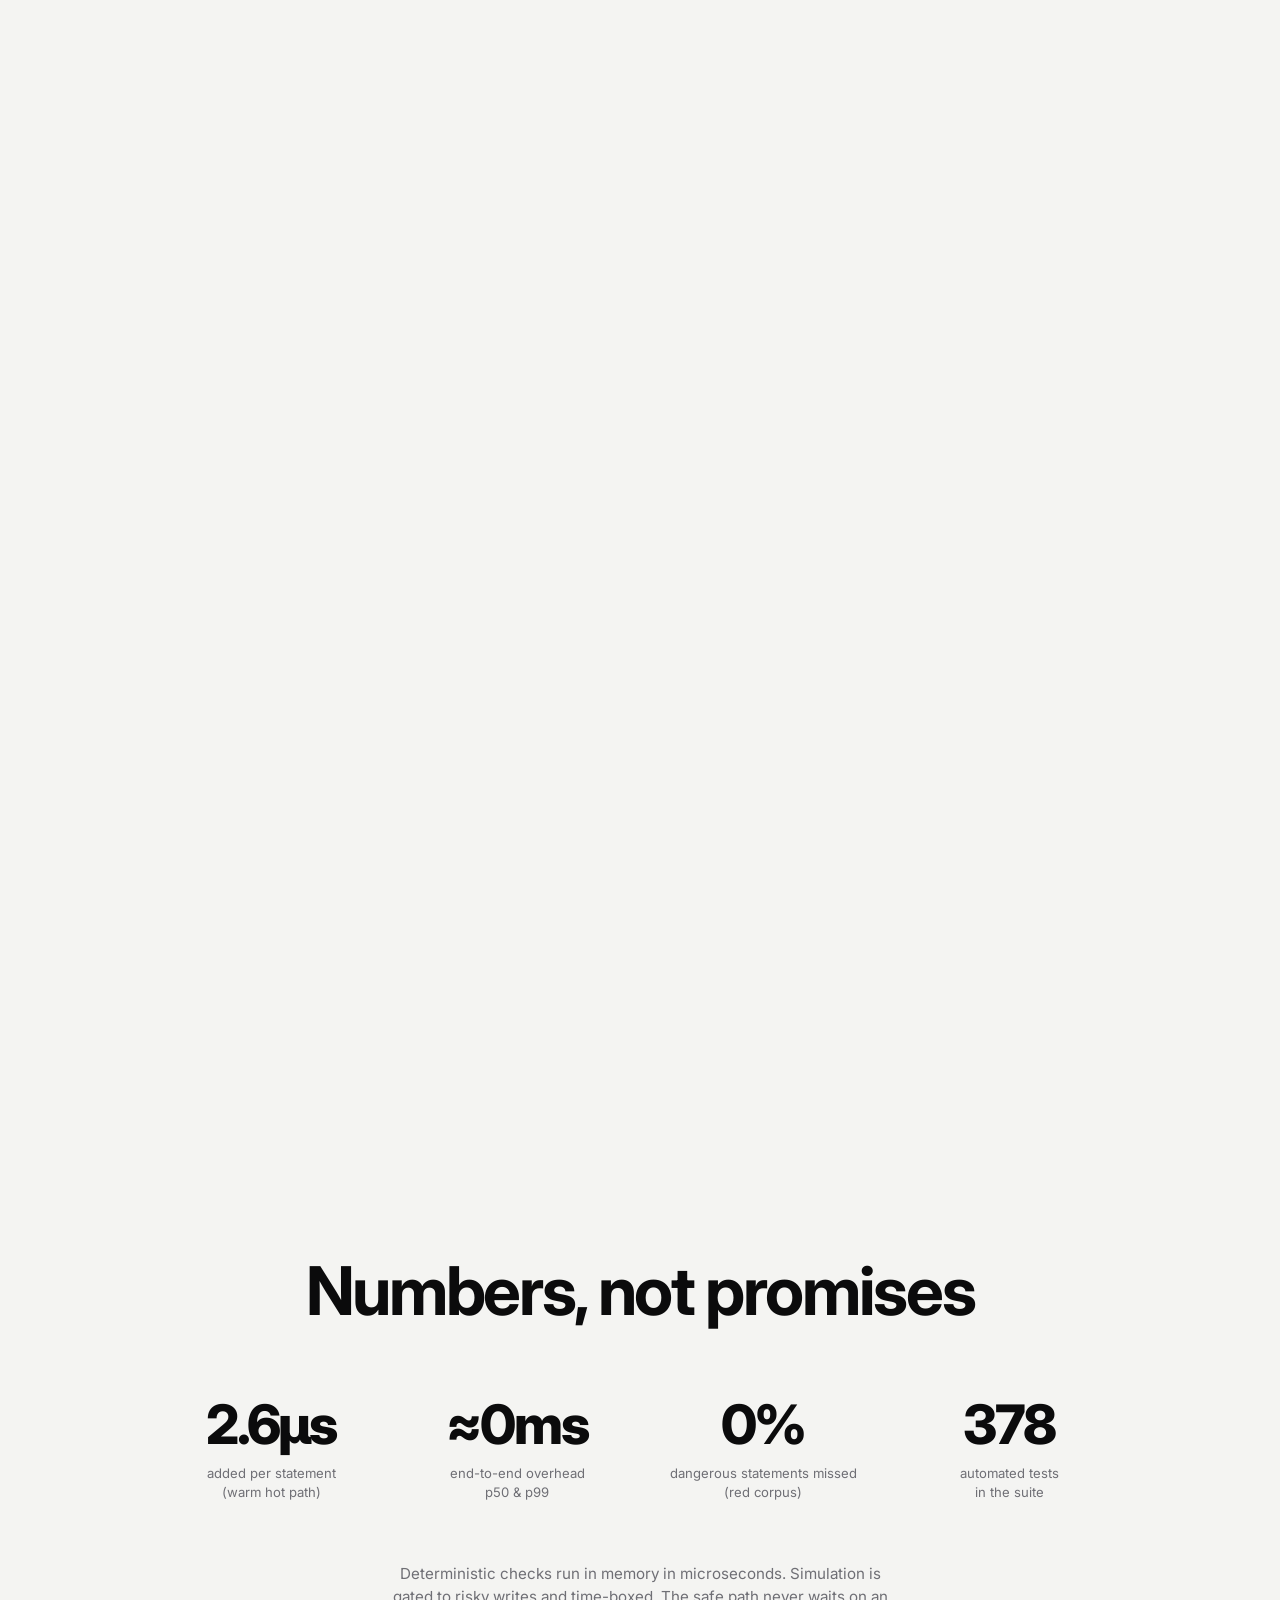
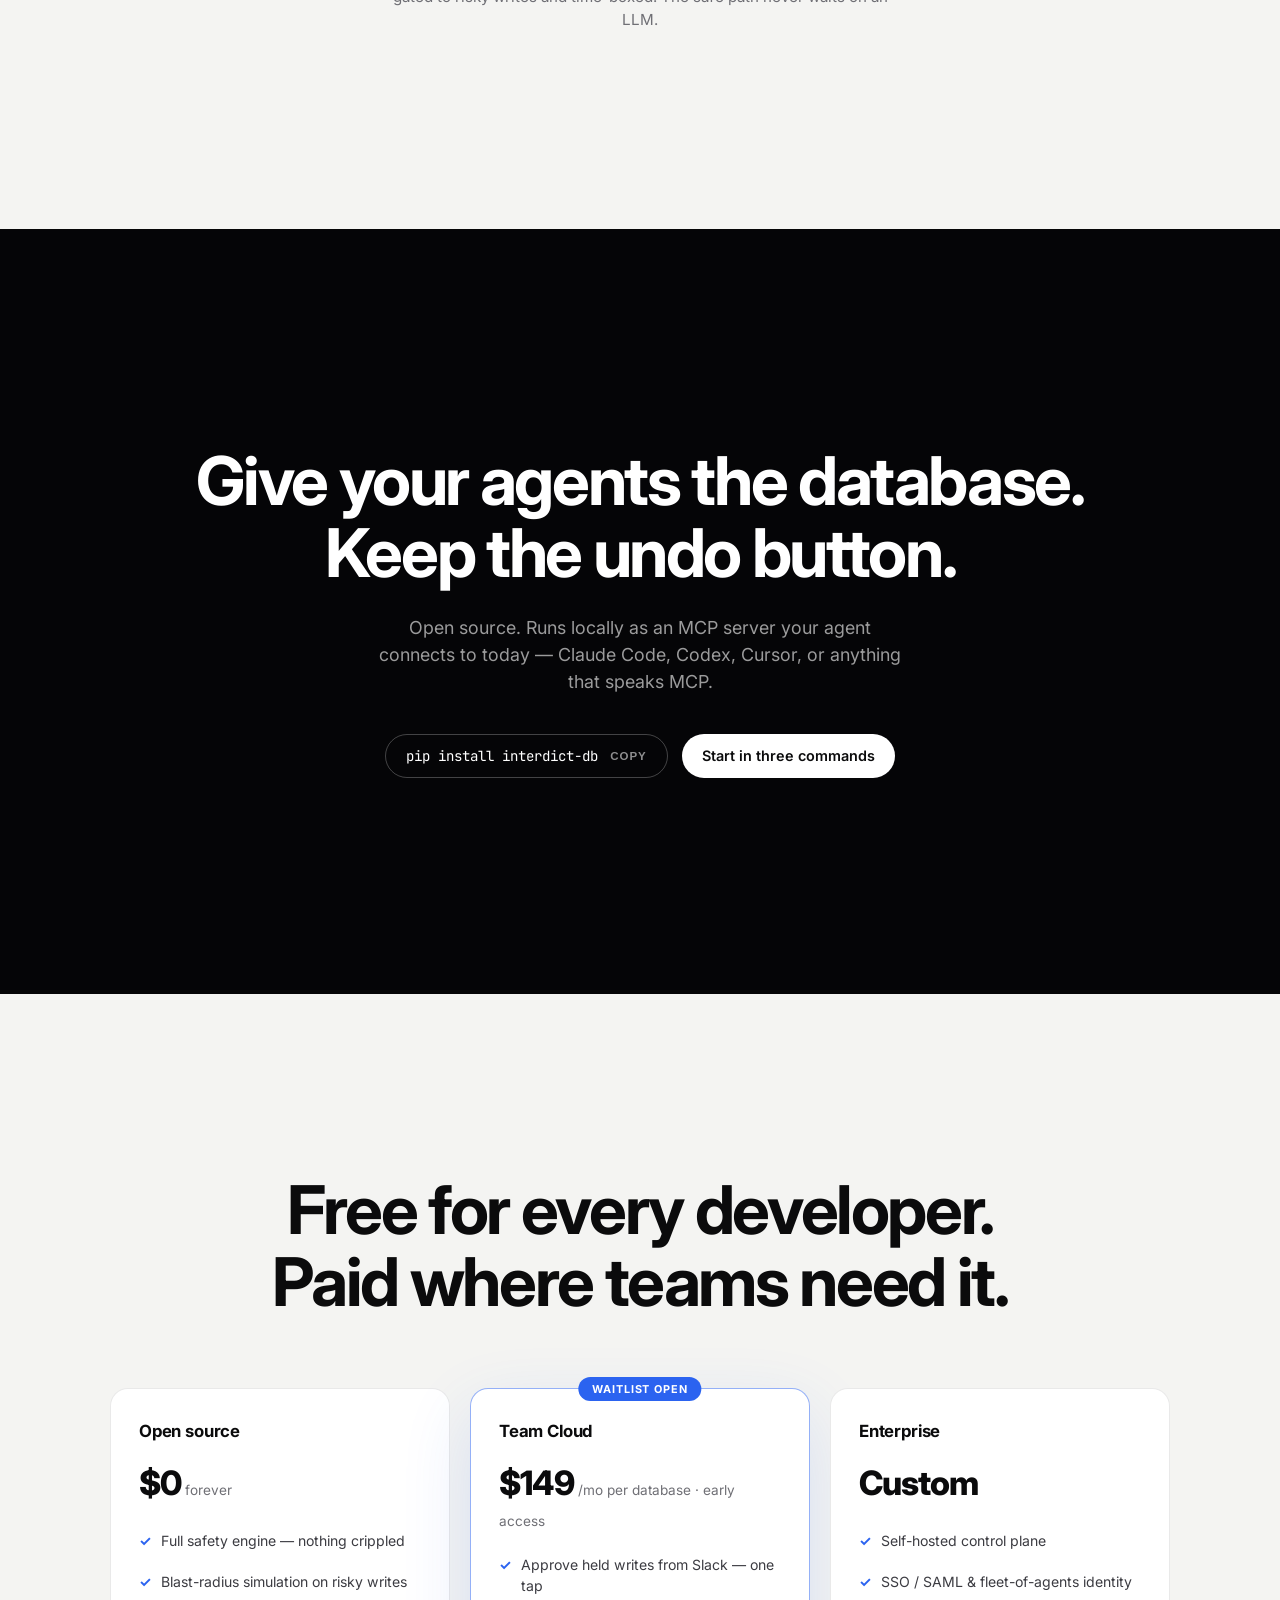
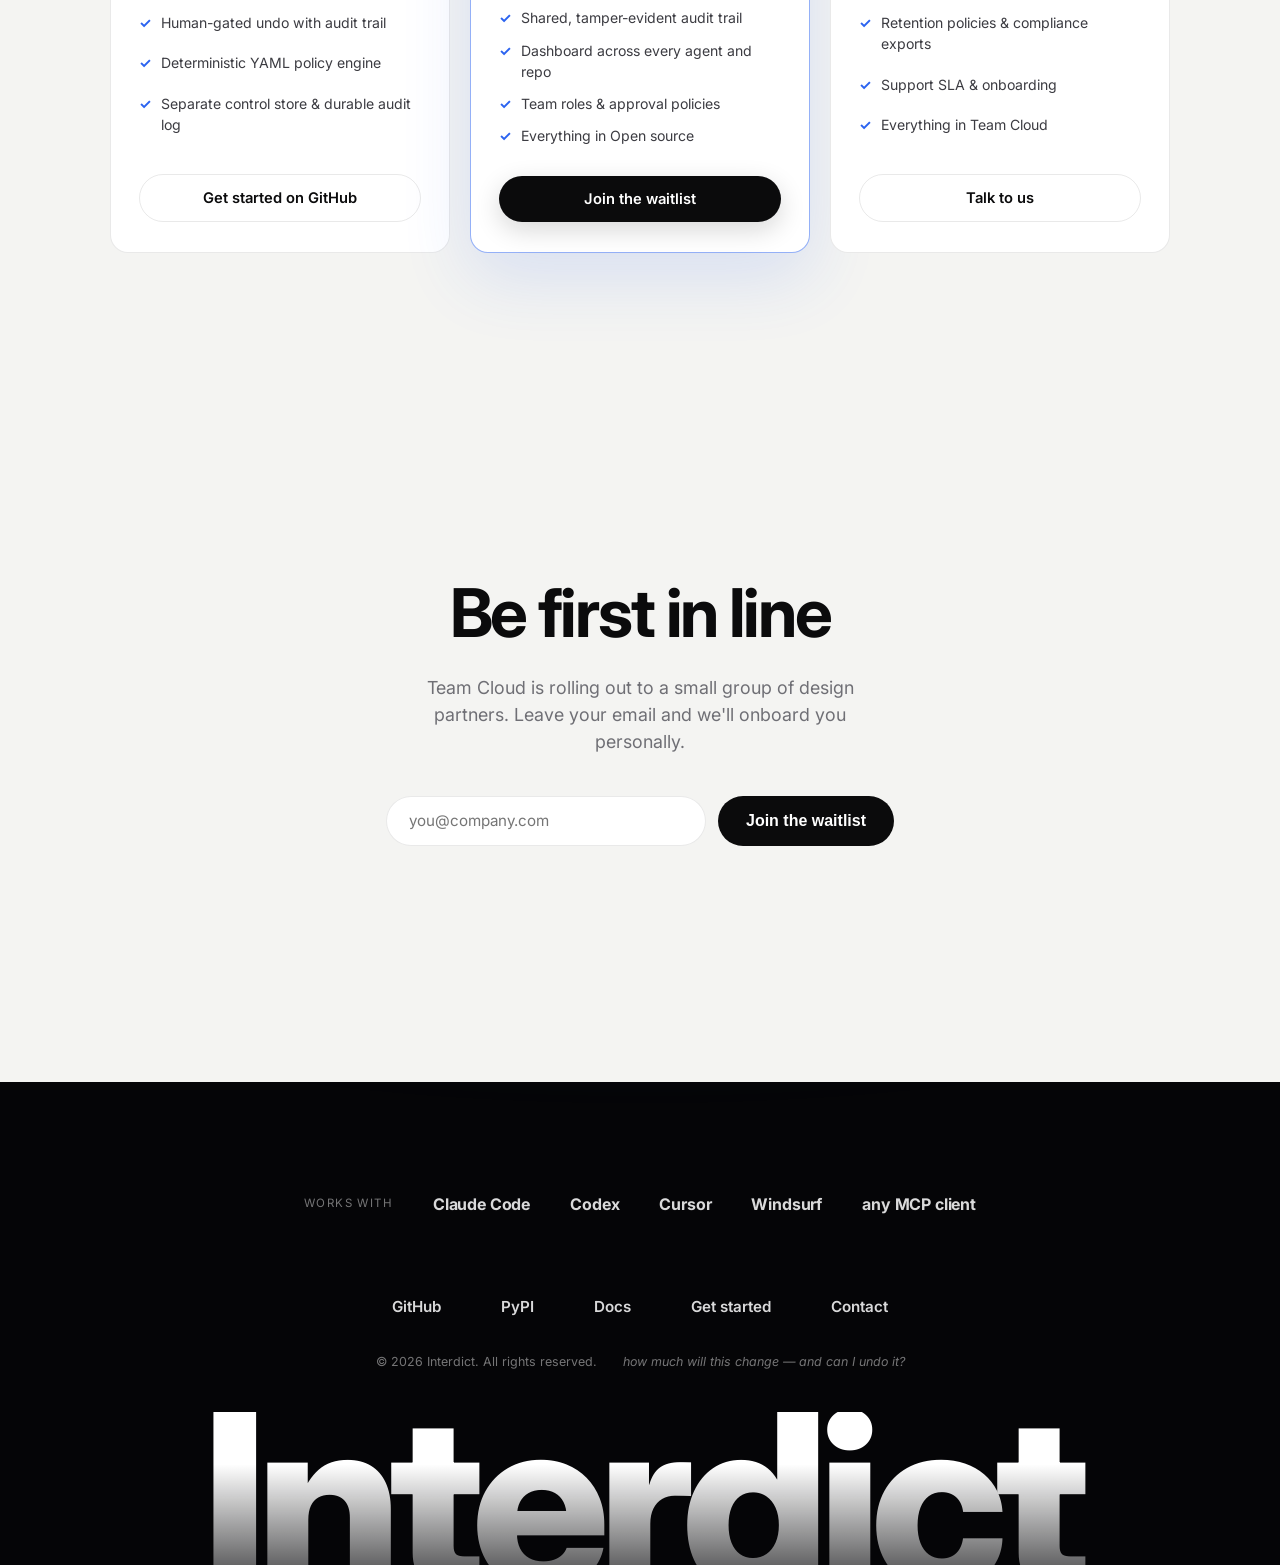
==== commit 517da815: "Guided setup wizard, reusable named profiles, automatic MCP connection, user-guide added to frontend" ====
--- a/website/index.html
+++ b/website/index.html
@@ -24,6 +24,7 @@
         <span class="brand-name">Interdict</span>
       </a>
       <div class="header-actions">
+        <a class="header-link" href="get-started.html">Get started</a>
         <a
           class="header-link"
           href="https://github.com/prisharai/Interdict"
@@ -55,7 +56,7 @@
             production database.&rdquo; Never let your AI talk to you like that.
           </p>
           <div class="hero-cta reveal">
-            <a class="pill-cta big" href="#waitlist">Join the waitlist</a>
+            <a class="pill-cta big" href="get-started.html">Get started</a>
             <button class="ghost-cta copy-install" type="button" data-copy="pip install interdict-db">
               <code>pip install interdict-db</code>
               <span class="copy-hint">copy</span>
@@ -223,7 +224,7 @@
             <span>dangerous statements missed<br />(red corpus)</span>
           </div>
           <div class="stat">
-            <b>370</b>
+            <b>378</b>
             <span>automated tests<br />in the suite</span>
           </div>
         </div>
@@ -251,10 +252,8 @@
             </button>
             <a
               class="pill-cta inverse"
-              href="https://github.com/prisharai/Interdict"
-              target="_blank"
-              rel="noreferrer"
-              >Read the source</a
+              href="get-started.html"
+              >Start in three commands</a
             >
           </div>
         </div>
@@ -345,6 +344,7 @@
         <a href="https://github.com/prisharai/Interdict" target="_blank" rel="noreferrer">GitHub</a>
         <a href="https://pypi.org/project/interdict-db/" target="_blank" rel="noreferrer">PyPI</a>
         <a href="https://github.com/prisharai/Interdict#readme" target="_blank" rel="noreferrer">Docs</a>
+        <a href="get-started.html">Get started</a>
         <a href="mailto:pr482@cornell.edu">Contact</a>
       </div>
       <div class="footer-legal">
